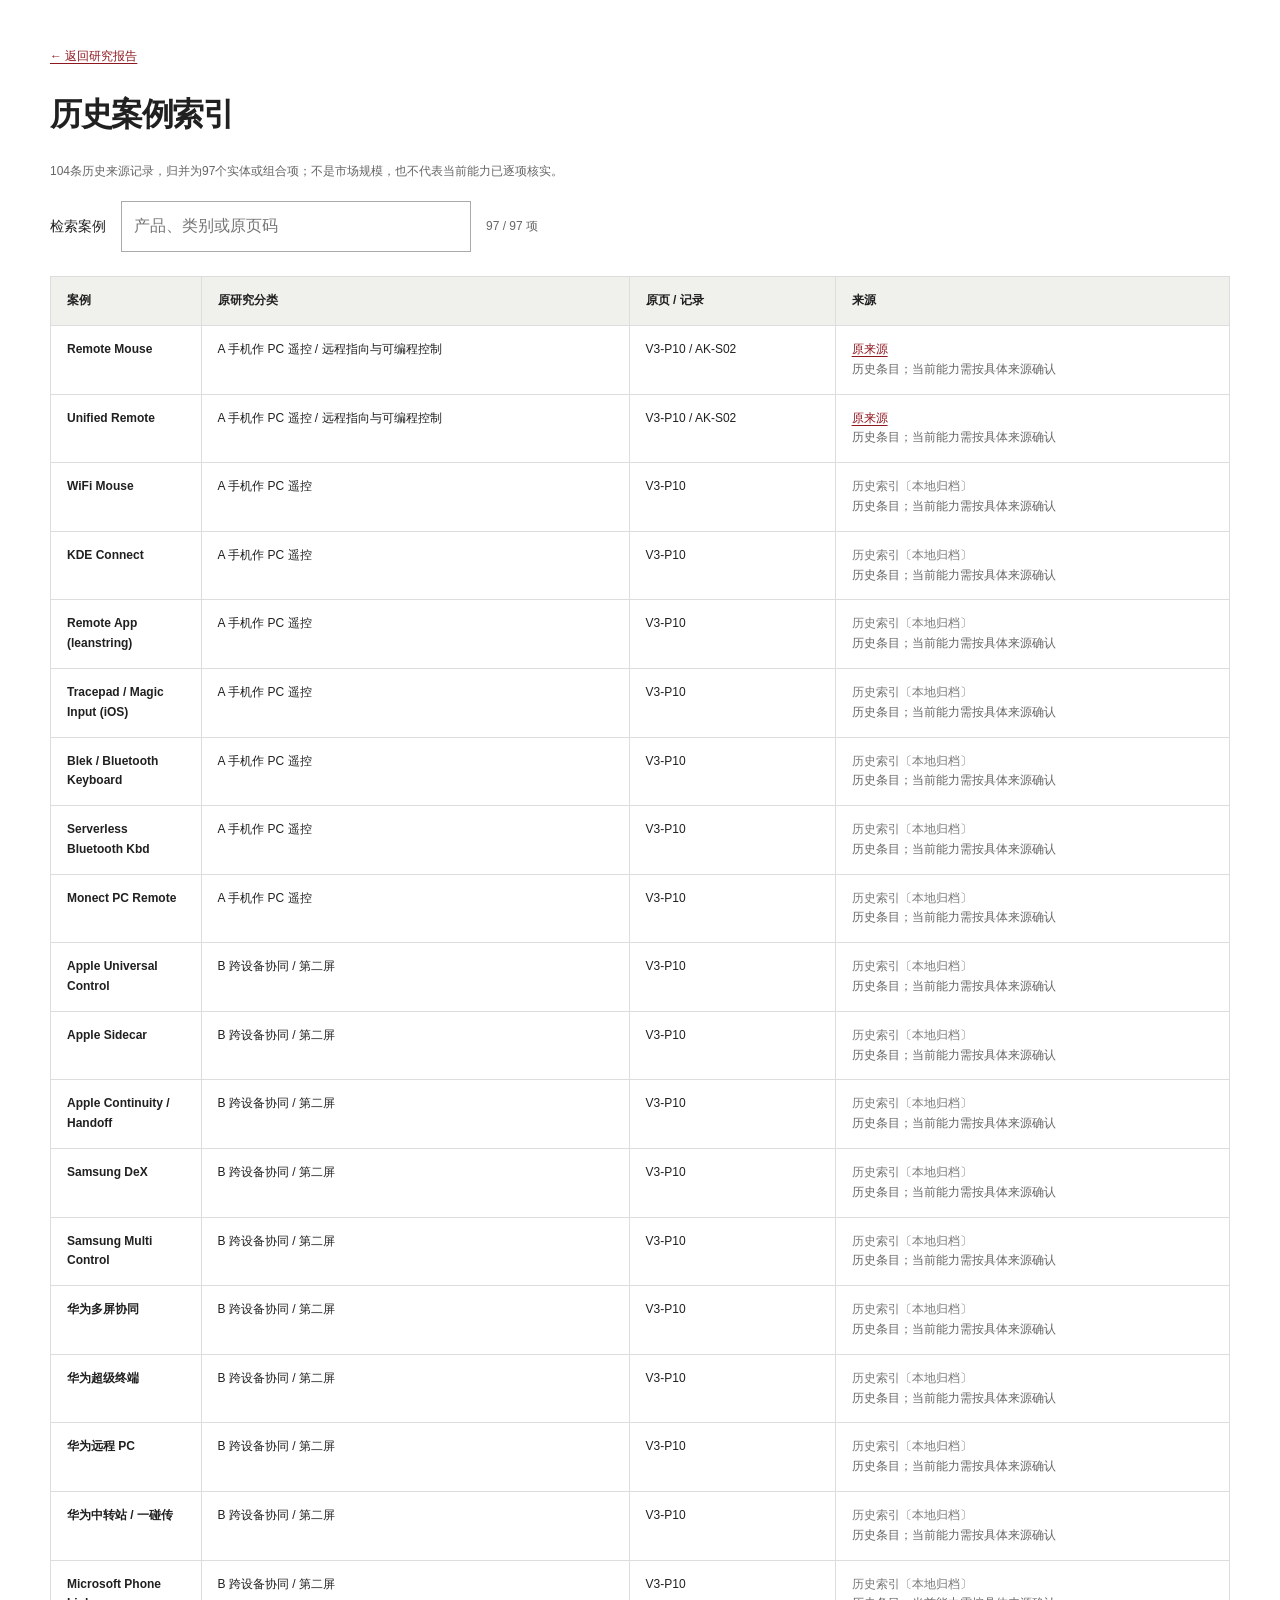
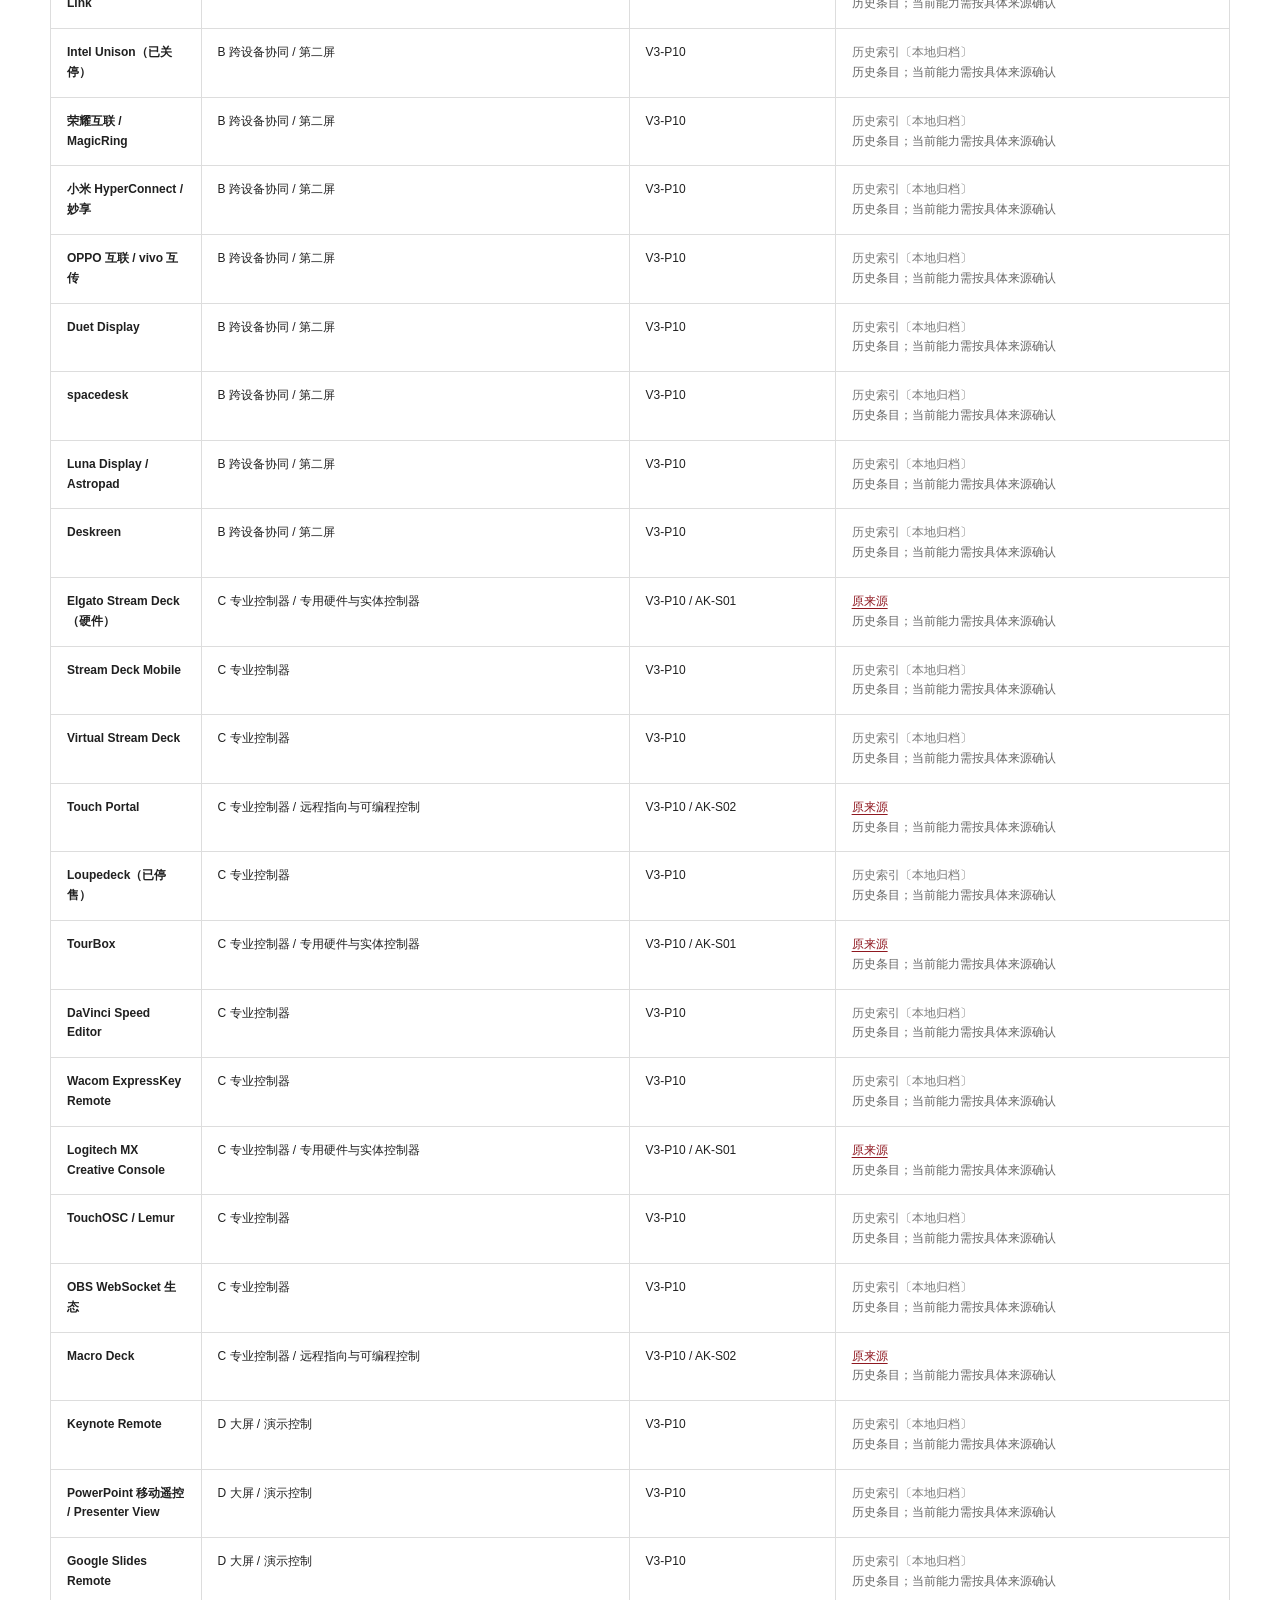
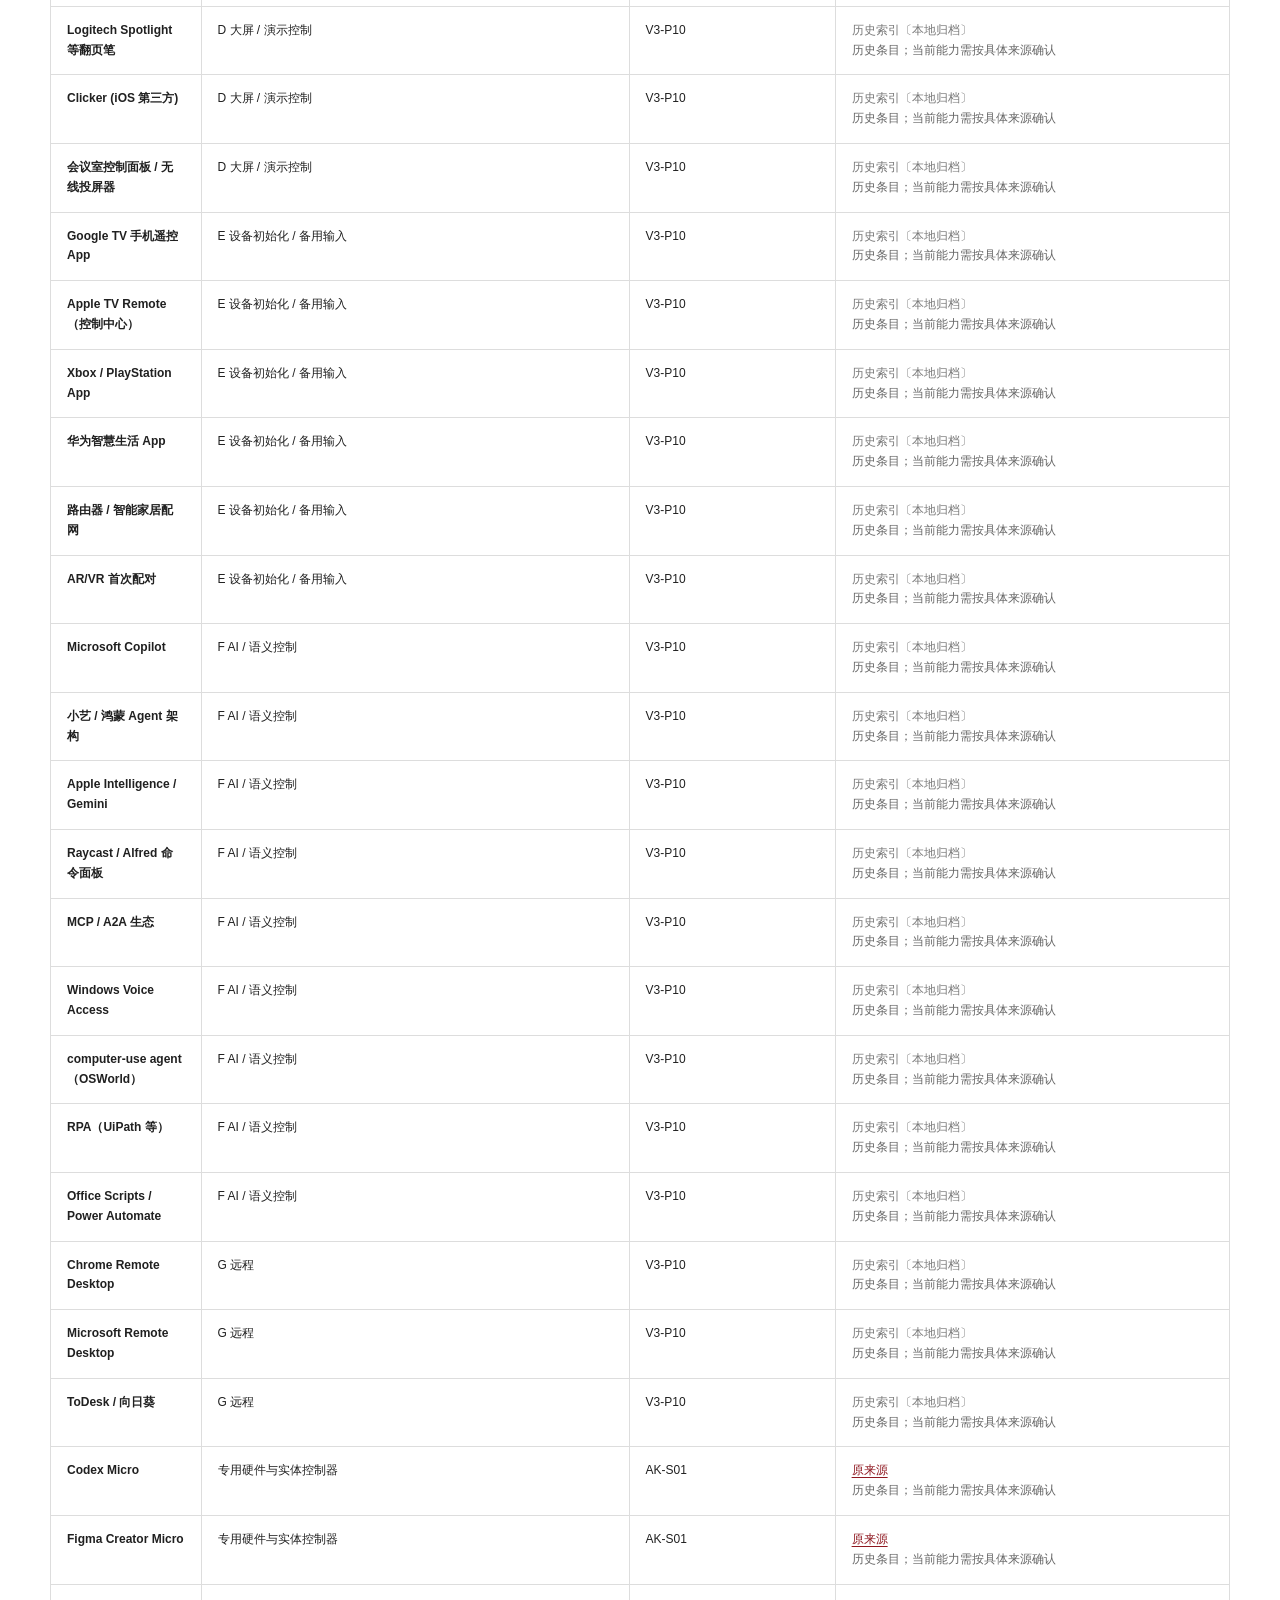
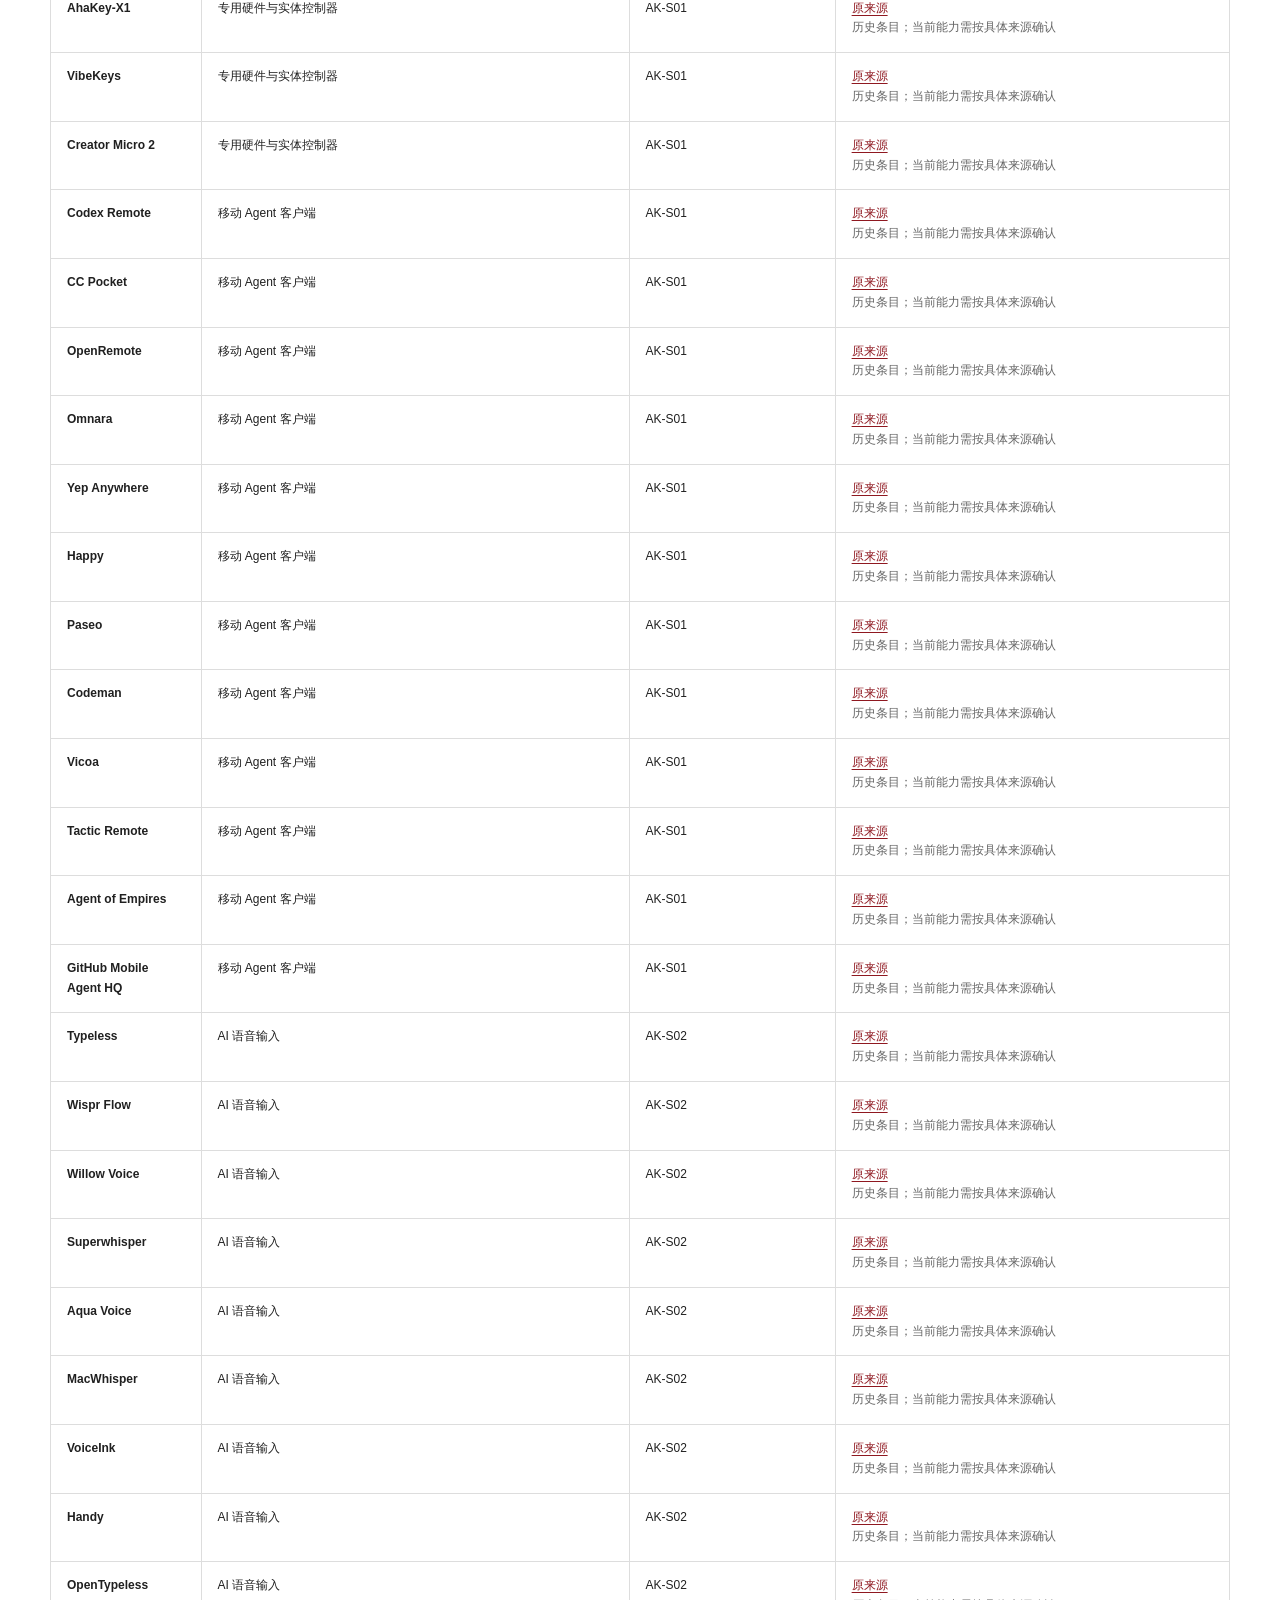
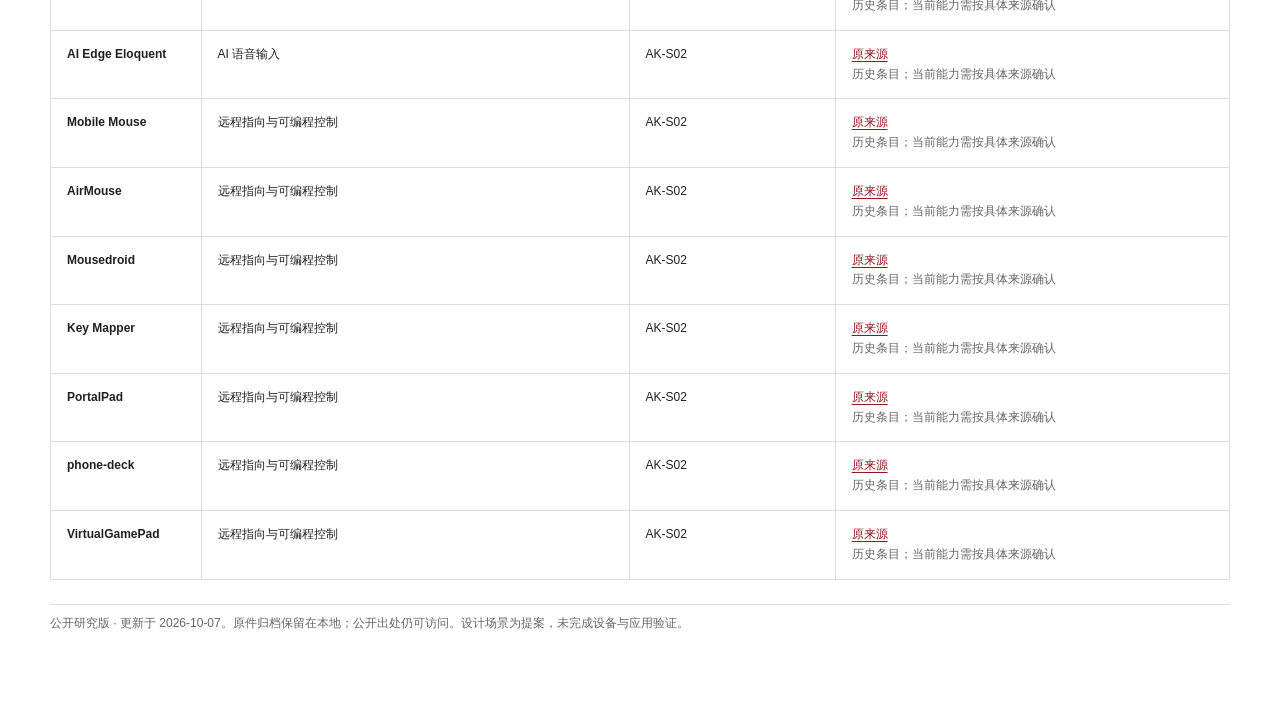
==== site/historical-case-index.html @ a7df83fc "Publish bilingual Mobile Input Agent research" ====
<!DOCTYPE html>
<html lang="zh-CN"><head><meta charset="utf-8"/><meta content="width=device-width,initial-scale=1" name="viewport"/><title>历史案例索引 · Mobile Input Agent</title><link href="assets/report.css" rel="stylesheet"/><link href="assets/consolidated.css" rel="stylesheet"/><style>.local-archive-link{color:#777;overflow-wrap:anywhere}.public-edition-note{font-size:12px!important;color:#666;padding:8px 0;border-top:1px solid #ddd}</style></head><body><main class="wrap catalogue-page"><p class="reference-links"><a href="index.html#appendix">← 返回研究报告</a></p><h1>历史案例索引</h1><p class="small">104条历史来源记录，归并为97个实体或组合项；不是市场规模，也不代表当前能力已逐项核实。</p><div class="catalogue-tools"><label for="catalogue-search">检索案例</label><input id="catalogue-search" placeholder="产品、类别或原页码" type="search"/><output aria-live="polite" id="catalogue-count"></output></div><div id="catalogue"><div class="table-wrap"><table><thead><tr><th>案例</th><th>原研究分类</th><th>原页 / 记录</th><th>来源</th></tr></thead><tbody><tr><td>Remote Mouse</td><td>A 手机作 PC 遥控 / 远程指向与可编程控制</td><td>V3-P10 / AK-S02</td><td><a href="https://www.remotemouse.net/">原来源</a><br/><span class="small">历史条目；当前能力需按具体来源确认</span></td></tr><tr><td>Unified Remote</td><td>A 手机作 PC 遥控 / 远程指向与可编程控制</td><td>V3-P10 / AK-S02</td><td><a href="https://www.unifiedremote.com/">原来源</a><br/><span class="small">历史条目；当前能力需按具体来源确认</span></td></tr><tr><td>WiFi Mouse</td><td>A 手机作 PC 遥控</td><td>V3-P10</td><td><span class="local-archive-link" title="原始归档仅保留在本地，公开版不提供下载">历史索引〔本地归档〕</span><br/><span class="small">历史条目；当前能力需按具体来源确认</span></td></tr><tr><td>KDE Connect</td><td>A 手机作 PC 遥控</td><td>V3-P10</td><td><span class="local-archive-link" title="原始归档仅保留在本地，公开版不提供下载">历史索引〔本地归档〕</span><br/><span class="small">历史条目；当前能力需按具体来源确认</span></td></tr><tr><td>Remote App (leanstring)</td><td>A 手机作 PC 遥控</td><td>V3-P10</td><td><span class="local-archive-link" title="原始归档仅保留在本地，公开版不提供下载">历史索引〔本地归档〕</span><br/><span class="small">历史条目；当前能力需按具体来源确认</span></td></tr><tr><td>Tracepad / Magic Input (iOS)</td><td>A 手机作 PC 遥控</td><td>V3-P10</td><td><span class="local-archive-link" title="原始归档仅保留在本地，公开版不提供下载">历史索引〔本地归档〕</span><br/><span class="small">历史条目；当前能力需按具体来源确认</span></td></tr><tr><td>Blek / Bluetooth Keyboard</td><td>A 手机作 PC 遥控</td><td>V3-P10</td><td><span class="local-archive-link" title="原始归档仅保留在本地，公开版不提供下载">历史索引〔本地归档〕</span><br/><span class="small">历史条目；当前能力需按具体来源确认</span></td></tr><tr><td>Serverless Bluetooth Kbd</td><td>A 手机作 PC 遥控</td><td>V3-P10</td><td><span class="local-archive-link" title="原始归档仅保留在本地，公开版不提供下载">历史索引〔本地归档〕</span><br/><span class="small">历史条目；当前能力需按具体来源确认</span></td></tr><tr><td>Monect PC Remote</td><td>A 手机作 PC 遥控</td><td>V3-P10</td><td><span class="local-archive-link" title="原始归档仅保留在本地，公开版不提供下载">历史索引〔本地归档〕</span><br/><span class="small">历史条目；当前能力需按具体来源确认</span></td></tr><tr><td>Apple Universal Control</td><td>B 跨设备协同 / 第二屏</td><td>V3-P10</td><td><span class="local-archive-link" title="原始归档仅保留在本地，公开版不提供下载">历史索引〔本地归档〕</span><br/><span class="small">历史条目；当前能力需按具体来源确认</span></td></tr><tr><td>Apple Sidecar</td><td>B 跨设备协同 / 第二屏</td><td>V3-P10</td><td><span class="local-archive-link" title="原始归档仅保留在本地，公开版不提供下载">历史索引〔本地归档〕</span><br/><span class="small">历史条目；当前能力需按具体来源确认</span></td></tr><tr><td>Apple Continuity / Handoff</td><td>B 跨设备协同 / 第二屏</td><td>V3-P10</td><td><span class="local-archive-link" title="原始归档仅保留在本地，公开版不提供下载">历史索引〔本地归档〕</span><br/><span class="small">历史条目；当前能力需按具体来源确认</span></td></tr><tr><td>Samsung DeX</td><td>B 跨设备协同 / 第二屏</td><td>V3-P10</td><td><span class="local-archive-link" title="原始归档仅保留在本地，公开版不提供下载">历史索引〔本地归档〕</span><br/><span class="small">历史条目；当前能力需按具体来源确认</span></td></tr><tr><td>Samsung Multi Control</td><td>B 跨设备协同 / 第二屏</td><td>V3-P10</td><td><span class="local-archive-link" title="原始归档仅保留在本地，公开版不提供下载">历史索引〔本地归档〕</span><br/><span class="small">历史条目；当前能力需按具体来源确认</span></td></tr><tr><td>华为多屏协同</td><td>B 跨设备协同 / 第二屏</td><td>V3-P10</td><td><span class="local-archive-link" title="原始归档仅保留在本地，公开版不提供下载">历史索引〔本地归档〕</span><br/><span class="small">历史条目；当前能力需按具体来源确认</span></td></tr><tr><td>华为超级终端</td><td>B 跨设备协同 / 第二屏</td><td>V3-P10</td><td><span class="local-archive-link" title="原始归档仅保留在本地，公开版不提供下载">历史索引〔本地归档〕</span><br/><span class="small">历史条目；当前能力需按具体来源确认</span></td></tr><tr><td>华为远程 PC</td><td>B 跨设备协同 / 第二屏</td><td>V3-P10</td><td><span class="local-archive-link" title="原始归档仅保留在本地，公开版不提供下载">历史索引〔本地归档〕</span><br/><span class="small">历史条目；当前能力需按具体来源确认</span></td></tr><tr><td>华为中转站 / 一碰传</td><td>B 跨设备协同 / 第二屏</td><td>V3-P10</td><td><span class="local-archive-link" title="原始归档仅保留在本地，公开版不提供下载">历史索引〔本地归档〕</span><br/><span class="small">历史条目；当前能力需按具体来源确认</span></td></tr><tr><td>Microsoft Phone Link</td><td>B 跨设备协同 / 第二屏</td><td>V3-P10</td><td><span class="local-archive-link" title="原始归档仅保留在本地，公开版不提供下载">历史索引〔本地归档〕</span><br/><span class="small">历史条目；当前能力需按具体来源确认</span></td></tr><tr><td>Intel Unison（已关停）</td><td>B 跨设备协同 / 第二屏</td><td>V3-P10</td><td><span class="local-archive-link" title="原始归档仅保留在本地，公开版不提供下载">历史索引〔本地归档〕</span><br/><span class="small">历史条目；当前能力需按具体来源确认</span></td></tr><tr><td>荣耀互联 / MagicRing</td><td>B 跨设备协同 / 第二屏</td><td>V3-P10</td><td><span class="local-archive-link" title="原始归档仅保留在本地，公开版不提供下载">历史索引〔本地归档〕</span><br/><span class="small">历史条目；当前能力需按具体来源确认</span></td></tr><tr><td>小米 HyperConnect / 妙享</td><td>B 跨设备协同 / 第二屏</td><td>V3-P10</td><td><span class="local-archive-link" title="原始归档仅保留在本地，公开版不提供下载">历史索引〔本地归档〕</span><br/><span class="small">历史条目；当前能力需按具体来源确认</span></td></tr><tr><td>OPPO 互联 / vivo 互传</td><td>B 跨设备协同 / 第二屏</td><td>V3-P10</td><td><span class="local-archive-link" title="原始归档仅保留在本地，公开版不提供下载">历史索引〔本地归档〕</span><br/><span class="small">历史条目；当前能力需按具体来源确认</span></td></tr><tr><td>Duet Display</td><td>B 跨设备协同 / 第二屏</td><td>V3-P10</td><td><span class="local-archive-link" title="原始归档仅保留在本地，公开版不提供下载">历史索引〔本地归档〕</span><br/><span class="small">历史条目；当前能力需按具体来源确认</span></td></tr><tr><td>spacedesk</td><td>B 跨设备协同 / 第二屏</td><td>V3-P10</td><td><span class="local-archive-link" title="原始归档仅保留在本地，公开版不提供下载">历史索引〔本地归档〕</span><br/><span class="small">历史条目；当前能力需按具体来源确认</span></td></tr><tr><td>Luna Display / Astropad</td><td>B 跨设备协同 / 第二屏</td><td>V3-P10</td><td><span class="local-archive-link" title="原始归档仅保留在本地，公开版不提供下载">历史索引〔本地归档〕</span><br/><span class="small">历史条目；当前能力需按具体来源确认</span></td></tr><tr><td>Deskreen</td><td>B 跨设备协同 / 第二屏</td><td>V3-P10</td><td><span class="local-archive-link" title="原始归档仅保留在本地，公开版不提供下载">历史索引〔本地归档〕</span><br/><span class="small">历史条目；当前能力需按具体来源确认</span></td></tr><tr><td>Elgato Stream Deck（硬件）</td><td>C 专业控制器 / 专用硬件与实体控制器</td><td>V3-P10 / AK-S01</td><td><a href="https://www.elgato.com/us/en/p/stream-deck-plus">原来源</a><br/><span class="small">历史条目；当前能力需按具体来源确认</span></td></tr><tr><td>Stream Deck Mobile</td><td>C 专业控制器</td><td>V3-P10</td><td><span class="local-archive-link" title="原始归档仅保留在本地，公开版不提供下载">历史索引〔本地归档〕</span><br/><span class="small">历史条目；当前能力需按具体来源确认</span></td></tr><tr><td>Virtual Stream Deck</td><td>C 专业控制器</td><td>V3-P10</td><td><span class="local-archive-link" title="原始归档仅保留在本地，公开版不提供下载">历史索引〔本地归档〕</span><br/><span class="small">历史条目；当前能力需按具体来源确认</span></td></tr><tr><td>Touch Portal</td><td>C 专业控制器 / 远程指向与可编程控制</td><td>V3-P10 / AK-S02</td><td><a href="https://touchportal.com/">原来源</a><br/><span class="small">历史条目；当前能力需按具体来源确认</span></td></tr><tr><td>Loupedeck（已停售）</td><td>C 专业控制器</td><td>V3-P10</td><td><span class="local-archive-link" title="原始归档仅保留在本地，公开版不提供下载">历史索引〔本地归档〕</span><br/><span class="small">历史条目；当前能力需按具体来源确认</span></td></tr><tr><td>TourBox</td><td>C 专业控制器 / 专用硬件与实体控制器</td><td>V3-P10 / AK-S01</td><td><a href="https://www.tourboxtech.com/en/news/tourbox-elite-buying-guide.html">原来源</a><br/><span class="small">历史条目；当前能力需按具体来源确认</span></td></tr><tr><td>DaVinci Speed Editor</td><td>C 专业控制器</td><td>V3-P10</td><td><span class="local-archive-link" title="原始归档仅保留在本地，公开版不提供下载">历史索引〔本地归档〕</span><br/><span class="small">历史条目；当前能力需按具体来源确认</span></td></tr><tr><td>Wacom ExpressKey Remote</td><td>C 专业控制器</td><td>V3-P10</td><td><span class="local-archive-link" title="原始归档仅保留在本地，公开版不提供下载">历史索引〔本地归档〕</span><br/><span class="small">历史条目；当前能力需按具体来源确认</span></td></tr><tr><td>Logitech MX Creative Console</td><td>C 专业控制器 / 专用硬件与实体控制器</td><td>V3-P10 / AK-S01</td><td><a href="https://www.logitech.com/en-us/shop/p/buy-mx-creative-console.920-012660">原来源</a><br/><span class="small">历史条目；当前能力需按具体来源确认</span></td></tr><tr><td>TouchOSC / Lemur</td><td>C 专业控制器</td><td>V3-P10</td><td><span class="local-archive-link" title="原始归档仅保留在本地，公开版不提供下载">历史索引〔本地归档〕</span><br/><span class="small">历史条目；当前能力需按具体来源确认</span></td></tr><tr><td>OBS WebSocket 生态</td><td>C 专业控制器</td><td>V3-P10</td><td><span class="local-archive-link" title="原始归档仅保留在本地，公开版不提供下载">历史索引〔本地归档〕</span><br/><span class="small">历史条目；当前能力需按具体来源确认</span></td></tr><tr><td>Macro Deck</td><td>C 专业控制器 / 远程指向与可编程控制</td><td>V3-P10 / AK-S02</td><td><a href="https://github.com/Macro-Deck-App">原来源</a><br/><span class="small">历史条目；当前能力需按具体来源确认</span></td></tr><tr><td>Keynote Remote</td><td>D 大屏 / 演示控制</td><td>V3-P10</td><td><span class="local-archive-link" title="原始归档仅保留在本地，公开版不提供下载">历史索引〔本地归档〕</span><br/><span class="small">历史条目；当前能力需按具体来源确认</span></td></tr><tr><td>PowerPoint 移动遥控 / Presenter View</td><td>D 大屏 / 演示控制</td><td>V3-P10</td><td><span class="local-archive-link" title="原始归档仅保留在本地，公开版不提供下载">历史索引〔本地归档〕</span><br/><span class="small">历史条目；当前能力需按具体来源确认</span></td></tr><tr><td>Google Slides Remote</td><td>D 大屏 / 演示控制</td><td>V3-P10</td><td><span class="local-archive-link" title="原始归档仅保留在本地，公开版不提供下载">历史索引〔本地归档〕</span><br/><span class="small">历史条目；当前能力需按具体来源确认</span></td></tr><tr><td>Logitech Spotlight 等翻页笔</td><td>D 大屏 / 演示控制</td><td>V3-P10</td><td><span class="local-archive-link" title="原始归档仅保留在本地，公开版不提供下载">历史索引〔本地归档〕</span><br/><span class="small">历史条目；当前能力需按具体来源确认</span></td></tr><tr><td>Clicker (iOS 第三方)</td><td>D 大屏 / 演示控制</td><td>V3-P10</td><td><span class="local-archive-link" title="原始归档仅保留在本地，公开版不提供下载">历史索引〔本地归档〕</span><br/><span class="small">历史条目；当前能力需按具体来源确认</span></td></tr><tr><td>会议室控制面板 / 无线投屏器</td><td>D 大屏 / 演示控制</td><td>V3-P10</td><td><span class="local-archive-link" title="原始归档仅保留在本地，公开版不提供下载">历史索引〔本地归档〕</span><br/><span class="small">历史条目；当前能力需按具体来源确认</span></td></tr><tr><td>Google TV 手机遥控 App</td><td>E 设备初始化 / 备用输入</td><td>V3-P10</td><td><span class="local-archive-link" title="原始归档仅保留在本地，公开版不提供下载">历史索引〔本地归档〕</span><br/><span class="small">历史条目；当前能力需按具体来源确认</span></td></tr><tr><td>Apple TV Remote（控制中心）</td><td>E 设备初始化 / 备用输入</td><td>V3-P10</td><td><span class="local-archive-link" title="原始归档仅保留在本地，公开版不提供下载">历史索引〔本地归档〕</span><br/><span class="small">历史条目；当前能力需按具体来源确认</span></td></tr><tr><td>Xbox / PlayStation App</td><td>E 设备初始化 / 备用输入</td><td>V3-P10</td><td><span class="local-archive-link" title="原始归档仅保留在本地，公开版不提供下载">历史索引〔本地归档〕</span><br/><span class="small">历史条目；当前能力需按具体来源确认</span></td></tr><tr><td>华为智慧生活 App</td><td>E 设备初始化 / 备用输入</td><td>V3-P10</td><td><span class="local-archive-link" title="原始归档仅保留在本地，公开版不提供下载">历史索引〔本地归档〕</span><br/><span class="small">历史条目；当前能力需按具体来源确认</span></td></tr><tr><td>路由器 / 智能家居配网</td><td>E 设备初始化 / 备用输入</td><td>V3-P10</td><td><span class="local-archive-link" title="原始归档仅保留在本地，公开版不提供下载">历史索引〔本地归档〕</span><br/><span class="small">历史条目；当前能力需按具体来源确认</span></td></tr><tr><td>AR/VR 首次配对</td><td>E 设备初始化 / 备用输入</td><td>V3-P10</td><td><span class="local-archive-link" title="原始归档仅保留在本地，公开版不提供下载">历史索引〔本地归档〕</span><br/><span class="small">历史条目；当前能力需按具体来源确认</span></td></tr><tr><td>Microsoft Copilot</td><td>F AI / 语义控制</td><td>V3-P10</td><td><span class="local-archive-link" title="原始归档仅保留在本地，公开版不提供下载">历史索引〔本地归档〕</span><br/><span class="small">历史条目；当前能力需按具体来源确认</span></td></tr><tr><td>小艺 / 鸿蒙 Agent 架构</td><td>F AI / 语义控制</td><td>V3-P10</td><td><span class="local-archive-link" title="原始归档仅保留在本地，公开版不提供下载">历史索引〔本地归档〕</span><br/><span class="small">历史条目；当前能力需按具体来源确认</span></td></tr><tr><td>Apple Intelligence / Gemini</td><td>F AI / 语义控制</td><td>V3-P10</td><td><span class="local-archive-link" title="原始归档仅保留在本地，公开版不提供下载">历史索引〔本地归档〕</span><br/><span class="small">历史条目；当前能力需按具体来源确认</span></td></tr><tr><td>Raycast / Alfred 命令面板</td><td>F AI / 语义控制</td><td>V3-P10</td><td><span class="local-archive-link" title="原始归档仅保留在本地，公开版不提供下载">历史索引〔本地归档〕</span><br/><span class="small">历史条目；当前能力需按具体来源确认</span></td></tr><tr><td>MCP / A2A 生态</td><td>F AI / 语义控制</td><td>V3-P10</td><td><span class="local-archive-link" title="原始归档仅保留在本地，公开版不提供下载">历史索引〔本地归档〕</span><br/><span class="small">历史条目；当前能力需按具体来源确认</span></td></tr><tr><td>Windows Voice Access</td><td>F AI / 语义控制</td><td>V3-P10</td><td><span class="local-archive-link" title="原始归档仅保留在本地，公开版不提供下载">历史索引〔本地归档〕</span><br/><span class="small">历史条目；当前能力需按具体来源确认</span></td></tr><tr><td>computer-use agent（OSWorld）</td><td>F AI / 语义控制</td><td>V3-P10</td><td><span class="local-archive-link" title="原始归档仅保留在本地，公开版不提供下载">历史索引〔本地归档〕</span><br/><span class="small">历史条目；当前能力需按具体来源确认</span></td></tr><tr><td>RPA（UiPath 等）</td><td>F AI / 语义控制</td><td>V3-P10</td><td><span class="local-archive-link" title="原始归档仅保留在本地，公开版不提供下载">历史索引〔本地归档〕</span><br/><span class="small">历史条目；当前能力需按具体来源确认</span></td></tr><tr><td>Office Scripts / Power Automate</td><td>F AI / 语义控制</td><td>V3-P10</td><td><span class="local-archive-link" title="原始归档仅保留在本地，公开版不提供下载">历史索引〔本地归档〕</span><br/><span class="small">历史条目；当前能力需按具体来源确认</span></td></tr><tr><td>Chrome Remote Desktop</td><td>G 远程</td><td>V3-P10</td><td><span class="local-archive-link" title="原始归档仅保留在本地，公开版不提供下载">历史索引〔本地归档〕</span><br/><span class="small">历史条目；当前能力需按具体来源确认</span></td></tr><tr><td>Microsoft Remote Desktop</td><td>G 远程</td><td>V3-P10</td><td><span class="local-archive-link" title="原始归档仅保留在本地，公开版不提供下载">历史索引〔本地归档〕</span><br/><span class="small">历史条目；当前能力需按具体来源确认</span></td></tr><tr><td>ToDesk / 向日葵</td><td>G 远程</td><td>V3-P10</td><td><span class="local-archive-link" title="原始归档仅保留在本地，公开版不提供下载">历史索引〔本地归档〕</span><br/><span class="small">历史条目；当前能力需按具体来源确认</span></td></tr><tr><td>Codex Micro</td><td>专用硬件与实体控制器</td><td>AK-S01</td><td><a href="https://www.theverge.com/ai-artificial-intelligence/959174/openai-codex-hardware-work-louder">原来源</a><br/><span class="small">历史条目；当前能力需按具体来源确认</span></td></tr><tr><td>Figma Creator Micro</td><td>专用硬件与实体控制器</td><td>AK-S01</td><td><a href="https://www.figma.com/blog/figma-work-louder-custom-keyboard/">原来源</a><br/><span class="small">历史条目；当前能力需按具体来源确认</span></td></tr><tr><td>AhaKey-X1</td><td>专用硬件与实体控制器</td><td>AK-S01</td><td><a href="https://ahakey.com/">原来源</a><br/><span class="small">历史条目；当前能力需按具体来源确认</span></td></tr><tr><td>VibeKeys</td><td>专用硬件与实体控制器</td><td>AK-S01</td><td><a href="https://vibekeys.dev/">原来源</a><br/><span class="small">历史条目；当前能力需按具体来源确认</span></td></tr><tr><td>Creator Micro 2</td><td>专用硬件与实体控制器</td><td>AK-S01</td><td><a href="https://worklouder.cc/creator-micro-2">原来源</a><br/><span class="small">历史条目；当前能力需按具体来源确认</span></td></tr><tr><td>Codex Remote</td><td>移动 Agent 客户端</td><td>AK-S01</td><td><a href="https://openai.com/index/work-with-codex-from-anywhere/">原来源</a><br/><span class="small">历史条目；当前能力需按具体来源确认</span></td></tr><tr><td>CC Pocket</td><td>移动 Agent 客户端</td><td>AK-S01</td><td><a href="https://github.com/K9i-0/ccpocket">原来源</a><br/><span class="small">历史条目；当前能力需按具体来源确认</span></td></tr><tr><td>OpenRemote</td><td>移动 Agent 客户端</td><td>AK-S01</td><td><a href="https://www.tryopenremote.com/">原来源</a><br/><span class="small">历史条目；当前能力需按具体来源确认</span></td></tr><tr><td>Omnara</td><td>移动 Agent 客户端</td><td>AK-S01</td><td><a href="https://www.omnara.co/">原来源</a><br/><span class="small">历史条目；当前能力需按具体来源确认</span></td></tr><tr><td>Yep Anywhere</td><td>移动 Agent 客户端</td><td>AK-S01</td><td><a href="https://github.com/kzahel/yepanywhere">原来源</a><br/><span class="small">历史条目；当前能力需按具体来源确认</span></td></tr><tr><td>Happy</td><td>移动 Agent 客户端</td><td>AK-S01</td><td><a href="https://github.com/slopus/happy">原来源</a><br/><span class="small">历史条目；当前能力需按具体来源确认</span></td></tr><tr><td>Paseo</td><td>移动 Agent 客户端</td><td>AK-S01</td><td><a href="https://github.com/getpaseo/paseo">原来源</a><br/><span class="small">历史条目；当前能力需按具体来源确认</span></td></tr><tr><td>Codeman</td><td>移动 Agent 客户端</td><td>AK-S01</td><td><a href="https://github.com/Ark0N/Codeman">原来源</a><br/><span class="small">历史条目；当前能力需按具体来源确认</span></td></tr><tr><td>Vicoa</td><td>移动 Agent 客户端</td><td>AK-S01</td><td><a href="https://vicoa.ai/docs/getting-started">原来源</a><br/><span class="small">历史条目；当前能力需按具体来源确认</span></td></tr><tr><td>Tactic Remote</td><td>移动 Agent 客户端</td><td>AK-S01</td><td><a href="https://www.clauderc.com/">原来源</a><br/><span class="small">历史条目；当前能力需按具体来源确认</span></td></tr><tr><td>Agent of Empires</td><td>移动 Agent 客户端</td><td>AK-S01</td><td><a href="https://github.com/njbrake/agent-of-empires">原来源</a><br/><span class="small">历史条目；当前能力需按具体来源确认</span></td></tr><tr><td>GitHub Mobile Agent HQ</td><td>移动 Agent 客户端</td><td>AK-S01</td><td><a href="https://github.blog/changelog/2026-02-04-claude-and-codex-are-now-available-in-public-preview-on-github/">原来源</a><br/><span class="small">历史条目；当前能力需按具体来源确认</span></td></tr><tr><td>Typeless</td><td>AI 语音输入</td><td>AK-S02</td><td><a href="https://play.google.com/store/apps/details?id=com.typeless.mobile">原来源</a><br/><span class="small">历史条目；当前能力需按具体来源确认</span></td></tr><tr><td>Wispr Flow</td><td>AI 语音输入</td><td>AK-S02</td><td><a href="https://wisprflow.ai/">原来源</a><br/><span class="small">历史条目；当前能力需按具体来源确认</span></td></tr><tr><td>Willow Voice</td><td>AI 语音输入</td><td>AK-S02</td><td><a href="https://willowvoice.com/">原来源</a><br/><span class="small">历史条目；当前能力需按具体来源确认</span></td></tr><tr><td>Superwhisper</td><td>AI 语音输入</td><td>AK-S02</td><td><a href="https://superwhisper.com/docs/get-started/introduction">原来源</a><br/><span class="small">历史条目；当前能力需按具体来源确认</span></td></tr><tr><td>Aqua Voice</td><td>AI 语音输入</td><td>AK-S02</td><td><a href="https://aquavoice.com/guide">原来源</a><br/><span class="small">历史条目；当前能力需按具体来源确认</span></td></tr><tr><td>MacWhisper</td><td>AI 语音输入</td><td>AK-S02</td><td><a href="https://www.macwhisper.com/">原来源</a><br/><span class="small">历史条目；当前能力需按具体来源确认</span></td></tr><tr><td>VoiceInk</td><td>AI 语音输入</td><td>AK-S02</td><td><a href="https://github.com/Beingpax/VoiceInk">原来源</a><br/><span class="small">历史条目；当前能力需按具体来源确认</span></td></tr><tr><td>Handy</td><td>AI 语音输入</td><td>AK-S02</td><td><a href="https://github.com/cjpais/Handy">原来源</a><br/><span class="small">历史条目；当前能力需按具体来源确认</span></td></tr><tr><td>OpenTypeless</td><td>AI 语音输入</td><td>AK-S02</td><td><a href="https://www.opentypeless.com/">原来源</a><br/><span class="small">历史条目；当前能力需按具体来源确认</span></td></tr><tr><td>AI Edge Eloquent</td><td>AI 语音输入</td><td>AK-S02</td><td><a href="https://github.com/google-ai-edge/ai-edge-eloquent">原来源</a><br/><span class="small">历史条目；当前能力需按具体来源确认</span></td></tr><tr><td>Mobile Mouse</td><td>远程指向与可编程控制</td><td>AK-S02</td><td><a href="https://mobilemouse.com/">原来源</a><br/><span class="small">历史条目；当前能力需按具体来源确认</span></td></tr><tr><td>AirMouse</td><td>远程指向与可编程控制</td><td>AK-S02</td><td><a href="https://airmouse.avinashhq.com/">原来源</a><br/><span class="small">历史条目；当前能力需按具体来源确认</span></td></tr><tr><td>Mousedroid</td><td>远程指向与可编程控制</td><td>AK-S02</td><td><a href="https://github.com/darusc/Mousedroid">原来源</a><br/><span class="small">历史条目；当前能力需按具体来源确认</span></td></tr><tr><td>Key Mapper</td><td>远程指向与可编程控制</td><td>AK-S02</td><td><a href="https://github.com/keymapperorg/KeyMapper">原来源</a><br/><span class="small">历史条目；当前能力需按具体来源确认</span></td></tr><tr><td>PortalPad</td><td>远程指向与可编程控制</td><td>AK-S02</td><td><a href="https://www.reddit.com/r/Xreal/comments/1uef8it/portalpad_trackpad_remote_for_external_displays/">原来源</a><br/><span class="small">历史条目；当前能力需按具体来源确认</span></td></tr><tr><td>phone-deck</td><td>远程指向与可编程控制</td><td>AK-S02</td><td><a href="https://www.reddit.com/r/hyprland/comments/1urc2sj/i_turned_a_spare_phone_into_a_control_deck_remote/">原来源</a><br/><span class="small">历史条目；当前能力需按具体来源确认</span></td></tr><tr><td>VirtualGamePad</td><td>远程指向与可编程控制</td><td>AK-S02</td><td><a href="https://github.com/MarshallOfSound/VirtualGamePad">原来源</a><br/><span class="small">历史条目；当前能力需按具体来源确认</span></td></tr></tbody></table></div></div><p class="public-edition-note">公开研究版 · 更新于 2026-10-07。原件归档保留在本地；公开出处仍可访问。设计场景为提案，未完成设备与应用验证。</p></main><script>const input=document.querySelector('#catalogue-search'),rows=[...document.querySelectorAll('#catalogue tbody tr')],out=document.querySelector('#catalogue-count');function filter(){let n=0;const q=input.value.trim().toLocaleLowerCase();rows.forEach(r=>{r.hidden=!r.textContent.toLocaleLowerCase().includes(q);if(!r.hidden)n++});out.textContent=n+' / '+rows.length+' 项'}input.addEventListener('input',filter);filter();</script></body></html>
---- site/assets/report.css ----
:root{--ink:#15252a;--muted:#607176;--red:#c7000b;--red-soft:#fceeee;--green:#146751;--line:#d9e0df;--paper:#f5f6f3;--blue:#295e81;--amber:#986006;--max:1260px}*{box-sizing:border-box}html{scroll-behavior:smooth;scroll-padding-top:100px}body{margin:0;color:var(--ink);font-family:-apple-system,BlinkMacSystemFont,"PingFang SC","Microsoft YaHei",sans-serif;font-size:16px;line-height:1.8;background:#fff}a{color:var(--blue);text-decoration-thickness:1px;text-underline-offset:3px}button,select{font:inherit}button{cursor:pointer}img,svg{display:block;max-width:100%;height:auto}figure{margin:0}h1,h2,h3,h4,p{margin-top:0}h1,h2,h3,h4{font-weight:650;line-height:1.35;letter-spacing:-.025em}h1{font-size:clamp(36px,5.3vw,72px);line-height:1.2;margin-bottom:27px}h2{font-size:clamp(28px,3.3vw,42px);margin-bottom:20px}h3{font-size:23px;margin:36px 0 16px}h4{font-size:18px;margin:0 0 10px}p{margin-bottom:16px}ul,ol{padding-left:1.3em;margin-top:0}li{margin-bottom:8px}strong{font-weight:650}.wrap{width:min(var(--max),calc(100% - 72px));margin:auto}.masthead{border-top:5px solid var(--red);border-bottom:1px solid var(--line);padding:19px 0;font-size:12px;letter-spacing:.13em}.masthead .wrap{display:flex;justify-content:space-between;gap:18px}.wordmark{font-weight:750}.hero{padding:66px 0 48px;background:linear-gradient(110deg,#fff 60%,#f1f4f0)}.hero-grid{display:grid;grid-template-columns:1.25fr 1fr;gap:44px;align-items:center}.eyebrow{font-size:12px;font-weight:750;letter-spacing:.16em;color:var(--red);margin-bottom:19px}.lead{font-size:20px;line-height:1.75;max-width:850px}.deck{font-size:16px;color:var(--muted)}.meta{display:flex;flex-wrap:wrap;gap:10px 22px;font-size:12px;color:var(--muted);margin-top:26px}.hero-note{font-size:12px;color:var(--muted);margin-top:15px}.sticky-nav{position:sticky;top:0;z-index:10;border-block:1px solid var(--line);background:rgba(255,255,255,.97);backdrop-filter:blur(8px)}.nav-inner{display:flex;align-items:center;gap:22px;padding:13px 0}.toc{display:flex;gap:20px;overflow-x:auto;scrollbar-width:thin;flex:1;min-width:0}.toc a{font-size:13px;font-weight:600;white-space:nowrap;color:var(--muted);text-decoration:none}.toc a:hover,.toc a[aria-current=true]{color:var(--red)}.print-btn{background:var(--ink);color:#fff;border:0;border-radius:4px;padding:7px 14px;white-space:nowrap;font-size:12px}.section{padding:66px 0;border-bottom:1px solid var(--line)}.section-tint{background:var(--paper)}.section-head{display:grid;grid-template-columns:72px 1fr;gap:24px;margin-bottom:28px}.section-no{font-size:48px;color:var(--red);line-height:1.2;letter-spacing:-.06em}.section-head p{max-width:850px;color:var(--muted);margin:0}.section h2{margin-bottom:12px}.intro{font-size:18px;max-width:1000px}.grid{display:grid;gap:24px}.g2{grid-template-columns:repeat(2,minmax(0,1fr))}.g3{grid-template-columns:repeat(3,minmax(0,1fr))}.g4{grid-template-columns:repeat(4,minmax(0,1fr))}.panel{padding:26px;background:white;border:1px solid var(--line);border-radius:7px;min-width:0}.panel h3{margin-top:0}.panel p:last-child,.panel ul:last-child{margin-bottom:0}.panel-accent{border-top:4px solid var(--red)}.takeaway{border-left:4px solid var(--red);padding:24px 28px;background:var(--red-soft);margin:26px 0}.takeaway p:last-child{margin-bottom:0}.tag{display:inline-block;border-radius:3px;padding:2px 8px;font-size:11px;font-weight:650;line-height:1.6;letter-spacing:.02em;margin:0 6px 7px 0;vertical-align:middle}.live{background:#e6f2ea;color:#176343}.test{background:#eaf1f8;color:#245d8e}.demo{background:#fff0d6;color:#8e5d0d}.infer{background:#ecebef;color:#66616c}.gap{background:#fdeae8;color:#993d34}.ref{font-size:11px;vertical-align:super;white-space:nowrap;margin-left:3px;text-decoration:none}.small,.caption,figcaption{font-size:12px;line-height:1.65;color:var(--muted)}figcaption{padding:12px 2px 4px}.product-photo{width:100%;height:280px;object-fit:contain;background:#f0f2ef;border-radius:5px}.wide-photo{height:auto;max-height:460px;object-fit:contain;width:100%;background:#f1f3ef}.evidence-top{display:flex;justify-content:space-between;align-items:flex-start;gap:16px}.evidence-top h3{margin-top:0}.evidence-note{font-size:13px;line-height:1.7;padding-top:16px;border-top:1px solid var(--line);margin-top:16px}.toolbar{display:flex;gap:12px;align-items:center;flex-wrap:wrap;margin:26px 0 20px}.toolbar span{font-size:13px;color:var(--muted)}.filter{font-size:12px;border:1px solid var(--line);background:white;color:var(--muted);padding:7px 13px;border-radius:20px}.filter[aria-pressed=true]{background:var(--ink);border-color:var(--ink);color:white}.table-wrap{overflow-x:auto;max-width:100%;border:1px solid var(--line);border-radius:6px;background:white;margin:24px 0}.table-wrap table{width:100%;border-collapse:collapse;min-width:780px;text-align:left;font-size:13px;line-height:1.65}.table-wrap th{background:#eaf0ee;font-weight:650}.table-wrap td,.table-wrap th{padding:14px 16px;vertical-align:top;border-bottom:1px solid var(--line);border-right:1px solid var(--line)}.table-wrap td:last-child,.table-wrap th:last-child{border-right:0}.table-wrap tr:last-child td{border-bottom:0}.table-wrap td:first-child{font-weight:650;width:150px}.reading-note{font-size:12px;color:var(--muted);margin-top:-10px}.number-card .num{display:block;font-size:39px;font-weight:650;line-height:1.15;color:var(--red);margin-bottom:18px}.number-card p{font-size:14px}.quote{font-size:26px;font-weight:600;line-height:1.65;border-block:1px solid var(--line);padding:30px 0;margin:28px 0}.pathway{display:grid;grid-template-columns:155px 1fr;gap:24px;margin:22px 0;padding-bottom:22px;border-bottom:1px solid var(--line)}.pathway h4{color:var(--red)}.pathway p{margin-bottom:8px;font-size:14px}.flow{display:flex;gap:10px;align-items:stretch;margin:24px 0}.flow .step{flex:1;min-width:0;padding:18px;background:white;border:1px solid var(--line);border-top:3px solid var(--green);border-radius:5px;font-size:13px}.flow .step strong{display:block;font-size:15px;margin-bottom:8px}.flow .arrow{align-self:center;color:var(--muted);font-size:20px}.diagram{border:1px solid var(--line);background:#f8faf7;border-radius:7px;padding:24px;margin:24px 0}.journey{border:1px solid var(--line);border-radius:7px;overflow:hidden;background:white;margin:26px 0}.journey-title{padding:23px 26px;background:var(--ink);color:white}.journey-title h3{margin:0 0 8px;font-size:24px}.journey-title p{margin:0;color:#cbd7d8;font-size:14px}.journey-body{padding:26px}.journey .label{font-size:11px;letter-spacing:.08em;font-weight:700;color:var(--red);margin-bottom:6px}.journey-grid{display:grid;grid-template-columns:repeat(3,minmax(0,1fr));gap:20px}.journey-grid p{font-size:14px}.priority{display:inline-flex;border:1px solid var(--red);border-radius:3px;padding:0 6px;font-size:12px;color:var(--red);margin-right:6px}.phone-concept{max-width:330px;margin:auto;border:8px solid #182a2c;border-radius:39px;background:white;padding:24px 17px;box-shadow:0 12px 35px #122e2820;min-height:480px}.phone-status{font-size:10px;color:var(--green);border-bottom:1px solid var(--line);padding-bottom:12px;margin-bottom:16px}.phone-concept h4{font-size:21px}.phone-target{font-size:12px;background:#eef3ef;padding:11px;border-radius:7px;margin:14px 0}.phone-actions{display:grid;grid-template-columns:1fr 1fr;gap:10px;margin-top:20px}.phone-actions div{padding:10px;background:#f0f3ef;border-radius:6px;text-align:center;font-size:12px}.phone-actions .primary{background:var(--green);color:white}.phone-danger{border:1px solid #dcabaa;padding:11px;border-radius:6px;font-size:11px;margin-top:16px}.sources-list{display:grid;grid-template-columns:repeat(2,minmax(0,1fr));gap:12px 26px}.source-item{font-size:12px;line-height:1.65;padding:17px 0;border-top:1px solid var(--line);overflow-wrap:anywhere}.source-item b{color:var(--red)}.source-item p{margin:5px 0}.source-item:target{background:#fff4d5}.source-url{font-size:10px;color:var(--muted)}.footer{padding:35px 0;color:var(--muted);font-size:12px}.no-break{break-inside:avoid}.status-callout{padding:16px 20px;background:#fff7e7;border:1px solid #e7d4ae;font-size:13px;border-radius:5px}.detail-grid{display:grid;grid-template-columns:1fr 1.2fr;gap:32px;align-items:start}.rule{height:3px;background:var(--red);width:44px;margin-bottom:22px}.sr-only{position:absolute;width:1px;height:1px;overflow:hidden;clip:rect(0,0,0,0)}[hidden]{display:none!important}.print-only{display:none}
@media(min-width:1600px){body{font-size:17px}.wrap{width:min(1320px,calc(100% - 100px))}}
@media(max-width:1000px){.wrap{width:calc(100% - 44px)}.hero-grid{grid-template-columns:1fr}.hero-art{max-width:650px;margin:auto;width:100%}.g4,.g3{grid-template-columns:repeat(2,minmax(0,1fr))}.hero{padding-top:42px}.section{padding:48px 0}.flow{flex-wrap:wrap}.flow .step{flex-basis:27%}.flow .arrow{display:none}.detail-grid{grid-template-columns:1fr}.journey-grid{grid-template-columns:1fr 1fr}}
@media(max-width:620px){html{scroll-padding-top:78px}.wrap{width:calc(100% - 32px)}body{font-size:15px}.masthead{font-size:10px;letter-spacing:.08em}.masthead .wrap{display:block}.masthead .wrap>span{display:block;margin-top:5px}.hero{padding:34px 0}.hero-grid{gap:26px}.lead{font-size:18px}.meta{gap:6px 16px}.nav-inner{gap:8px;padding:12px 0}.toc{gap:16px}.toc a{font-size:12px}.print-btn{padding:6px 10px}.section{padding:38px 0}.section-head{grid-template-columns:43px 1fr;gap:10px;margin-bottom:22px}.section-no{font-size:33px}.section h2{font-size:27px}.section-head p{font-size:13px}.g2,.g3,.g4{grid-template-columns:1fr}.grid{gap:16px}.panel{padding:22px}.quote{font-size:22px}.pathway{grid-template-columns:1fr;gap:4px}.flow{display:grid;grid-template-columns:1fr}.flow .step{padding:17px}.journey-grid{grid-template-columns:1fr}.journey-title,.journey-body{padding:20px}.journey-title h3{font-size:22px}.sources-list{grid-template-columns:1fr}.diagram{padding:12px}.product-photo{height:235px}.evidence-top{display:block}.takeaway{padding:19px 20px}.hero-art svg{min-height:280px}.table-wrap table{min-width:740px}.toolbar{gap:7px}.filter{padding:7px 10px}.reading-note{font-size:11px}}
@media print{@page{size:A4;margin:14mm 13mm}html{scroll-behavior:auto}body{font-size:10pt;line-height:1.7;color:#101010;background:white;-webkit-print-color-adjust:exact;print-color-adjust:exact}.wrap{width:100%;max-width:none}.masthead{padding:8px 0}.hero{background:white;padding:20px 0}.hero-grid{grid-template-columns:1fr 1fr;gap:20px}h1{font-size:31pt}h2{font-size:22pt}h3{font-size:16pt}h4{font-size:12pt}.lead{font-size:13pt}.sticky-nav,.toolbar,.no-print{display:none!important}.print-only{display:block}.section{padding:24px 0;break-before:page}.section-head{grid-template-columns:44px 1fr;gap:12px}.section-no{font-size:30pt}.section h2{font-size:22pt}.section-head p{font-size:10pt}.g3,.g4{grid-template-columns:repeat(2,minmax(0,1fr))}.panel{padding:15px;break-inside:avoid}.panel h3{font-size:15pt}.table-wrap{overflow:visible}.table-wrap table{min-width:0!important;font-size:8pt;table-layout:fixed}.table-wrap td,.table-wrap th{padding:7px;overflow-wrap:anywhere}.table-wrap td:first-child{width:17%}thead{display:table-header-group}tr{break-inside:avoid}.takeaway,.diagram,figure,.flow{break-inside:avoid}.small,figcaption,.caption{font-size:8pt}.product-photo{height:190px}.source-item{font-size:8pt;break-inside:avoid}.journey{break-inside:auto}.journey-title{break-after:avoid}.journey-grid{grid-template-columns:1fr 1fr}.journey-grid p{font-size:9pt}.flow .step{font-size:8pt;padding:10px}.flow .step strong{font-size:10pt}.ref{font-size:7pt}.phone-concept{box-shadow:none;min-height:0}.sources-list{gap:6px 20px}.evidence-card[hidden]{display:block!important}a{color:#244a69;text-decoration:none}.footer{padding:20px 0}.detail-grid{grid-template-columns:1fr 1.15fr}}
.section-head>div{min-width:0}code{font-family:ui-monospace,SFMono-Regular,Consolas,monospace;font-size:.86em;overflow-wrap:anywhere}@media print{h2,h3,h4{break-after:avoid;page-break-after:avoid}.section-head{grid-template-columns:38px minmax(0,1fr);break-inside:avoid;break-after:avoid}.section h2{font-size:20pt}.section-no{font-size:28pt}.diagram{break-before:auto}.section-tint{background:#f8f9f6}}
---- site/assets/consolidated.css ----
:root{--ink:#202020;--muted:#666;--line:#ddd;--paper:#f5f5f3;--blue:#8f1820;--max:1180px}body{font-family:"PingFang SC","Microsoft YaHei",sans-serif}h1,h2{font-weight:650}h5{font-size:16px;margin:0 0 10px}a{overflow-wrap:anywhere}.skip{position:absolute;left:18px;top:-80px;background:white;padding:10px;z-index:50}.skip:focus{top:10px}.hero{background:#fff;padding:65px 0 56px}.hero-grid{grid-template-columns:1.08fr 1fr;gap:65px}h1{font-size:clamp(36px,4.5vw,65px);letter-spacing:-.045em;line-height:1.28}h1 span{display:block;color:var(--red)}.hero .lead{font-size:19px;max-width:550px}.hero-topics{display:flex;flex-wrap:wrap;gap:10px 18px;font-size:12px;font-weight:600;border-block:1px solid var(--line);padding:14px 0;margin:28px 0}.hero-edition{font-size:12px;color:var(--muted)}.cover-mosaic{border:1px solid var(--line);padding:12px}.cover-primary img{width:100%;height:240px;object-fit:contain;background:#f5f5f3}.cover-bottom{display:grid;grid-template-columns:1fr 1fr;gap:12px;border-top:1px solid var(--line);margin-top:12px;padding-top:12px}.cover-bottom img{width:100%;height:140px;object-fit:contain;background:#f5f5f3}.cover-mosaic figcaption{font-size:11px;padding:5px 0}.sticky-nav{background:white;backdrop-filter:none}.print-btn,.panel,.table-wrap,.tag,.diagram,.flow .step{border-radius:0}.print-btn{background:#292929}.section{padding:72px 0}.section-head{grid-template-columns:64px minmax(0,1fr)}.section-head h2{font-size:clamp(27px,3vw,37px)}.opening{font-size:24px;line-height:1.8;max-width:1050px;margin:35px 0}.editorial-points{display:grid;grid-template-columns:repeat(3,minmax(0,1fr));gap:32px;margin:36px 0}.editorial-points>div{border-top:2px solid #222;padding-top:15px}.editorial-points b{color:var(--red);font-size:13px}.editorial-points h3{margin:12px 0;font-size:25px}.editorial-points p{font-size:15px}.takeaway{border:0;border-block:1px solid #e0b5b7;background:#fbf6f6;padding:24px 0}.subchapter{border-top:1px solid var(--line);padding-top:32px;margin-top:48px;scroll-margin-top:100px}.subchapter>h3{font-size:28px;margin:0 0 26px;max-width:950px}.subchapter h4{font-size:21px;margin:28px 0 15px}.subchapter .panel h4{margin-top:0}.section figure>img{width:100%;max-height:430px;object-fit:contain;background:#f6f6f4}.section figure{min-width:0}.feature-spread{display:grid;grid-template-columns:1.1fr 1fr;gap:38px;align-items:center;margin:35px 0}.feature-spread h3{font-size:29px;margin-top:12px}.case{padding:32px 0;border-bottom:1px solid var(--line);scroll-margin-top:100px}.case-heading{display:flex;gap:22px;align-items:baseline}.case-heading>span{font-size:24px;color:var(--red)}.case-heading h3{margin:0 0 22px;font-size:27px}.case-heading .eyebrow{margin-bottom:8px;letter-spacing:.05em}.case-body{display:grid;grid-template-columns:1fr 1.15fr;gap:38px;align-items:start}.case-body figure>img{height:350px;object-fit:contain}.case-body h4{font-size:14px;color:var(--muted);margin:0 0 7px}.case-body p{font-size:15px}.case-insight{border-top:1px solid var(--line);padding-top:16px}.case-insight b{color:var(--red)}.case-quote{padding:32px;background:#f5f5f3}.case-quote>span{font-size:12px;color:var(--red)}.case-quote>p{font-size:24px;margin-top:18px}.case-quote>p.small{font-size:12px}.concept-gallery img{height:370px!important;object-fit:contain}.concept-gallery{margin:30px 0}.table-wrap th{background:#f0f0ed}.source-details{border-block:1px solid var(--line);margin:24px 0;padding:18px 0}.source-details summary{font-weight:650;cursor:pointer}.source-details[open] summary{margin-bottom:20px}.archive-gallery img{height:320px!important;object-fit:contain}.catalogue-tools{display:flex;align-items:center;gap:15px;margin:20px 0}.catalogue-tools label{font-size:14px}.catalogue-tools input{font:inherit;border:1px solid #aaa;padding:10px 12px;width:min(350px,60%);min-width:0}.catalogue-tools output{font-size:12px;color:var(--muted)}#catalogue table{font-size:12px}dialog{border:0;padding:52px 24px 20px;background:#fff;max-width:94vw;max-height:94vh;width:min(1100px,94vw);box-shadow:0 12px 60px #0003}dialog::backdrop{background:#000c}dialog>img{margin:auto;max-height:72vh;width:auto;object-fit:contain}dialog>p{font-size:13px;margin:14px 0 0;color:#444}dialog .viewer-close{position:absolute;right:12px;top:8px;border:0;background:white;font-size:32px;width:40px;height:40px;line-height:1}.zoomable{cursor:zoom-in}.zoomable:focus-visible{outline:3px solid var(--red);outline-offset:5px}.source-item .verification{color:#666}.toolbar{display:none}.panel{background:#fafaf9}.footer{border-top:3px solid var(--red)}
@media(max-width:1000px){.hero-grid{grid-template-columns:1fr 1fr;gap:28px}.hero{padding:40px 0}.hero h1{font-size:43px}.cover-primary img{height:205px}.cover-bottom img{height:100px}.feature-spread{grid-template-columns:1fr}.case-body{gap:24px}.editorial-points{gap:20px}.editorial-points h3{font-size:22px}}
@media(max-width:620px){.hero-grid,.case-body,.editorial-points{grid-template-columns:1fr}.hero h1{font-size:40px}.hero .lead{font-size:17px}.hero-grid{gap:12px}.cover-primary img{height:210px}.cover-bottom img{height:115px}.hero-edition{margin-bottom:8px}.section{padding:40px 0}.section-head{grid-template-columns:35px minmax(0,1fr);gap:10px}.section-head h2{font-size:26px}.opening{font-size:20px}.subchapter>h3{font-size:24px}.case-body figure>img{height:auto;max-height:340px}.case-quote{padding:24px}.case-quote>p{font-size:21px}.catalogue-tools{flex-wrap:wrap;gap:8px}.catalogue-tools input{width:100%}.case-heading{gap:14px}.case-heading h3{font-size:24px}.concept-gallery img{height:320px!important}.sources-list{display:block}.flow,.pathway,.journey-grid{min-width:0}.wrap{width:calc(100% - 32px)}}
@media(prefers-reduced-motion:reduce){html{scroll-behavior:auto}}
@media print{@page{size:A4;margin:14mm 13mm}.hero-grid{grid-template-columns:1fr 1fr;gap:22px}.hero{padding:18px 0}.hero h1{font-size:30pt}.cover-primary img{height:160px}.cover-bottom img{height:85px}.hero .lead{font-size:12pt}.hero-topics{font-size:8pt}.hero-edition{font-size:8pt}.section{padding:20px 0}.section-head{grid-template-columns:36px 1fr}.section-head h2{font-size:20pt}.opening{font-size:13pt;margin:20px 0}.editorial-points{grid-template-columns:repeat(3,1fr);gap:16px;margin:20px 0}.editorial-points h3{font-size:13pt}.editorial-points p{font-size:9pt}.subchapter{margin-top:25px;padding-top:20px}.subchapter>h3{font-size:16pt}.subchapter h4{font-size:12pt}.case-heading h3{font-size:16pt}.case-body{grid-template-columns:1fr 1.2fr;gap:20px}.case-body p{font-size:9pt}.case-body h4{font-size:9pt}.case-body figure>img{height:220px}.case-quote{padding:16px}.case-quote>p{font-size:14pt}.case{break-inside:avoid;padding:20px 0}.feature-spread{grid-template-columns:1fr 1fr;gap:20px}.feature-spread h3{font-size:18pt}.feature-spread .lead{font-size:11pt}.feature-spread p{font-size:9pt}.concept-gallery{grid-template-columns:repeat(3,1fr)}.concept-gallery img{height:210px!important}.section figure>img{max-height:250px}.source-details{break-inside:auto}.source-details>summary{break-after:avoid}.source-details:not([open])>*:not(summary){display:block}.source-details summary::marker{content:""}.archive-gallery{display:grid!important;grid-template-columns:repeat(3,1fr)!important}.archive-gallery img{height:200px!important}.table-wrap{border-radius:0;overflow:visible}dialog,.skip{display:none!important}#catalogue tr[hidden]{display:table-row!important}.sources-list{display:block}.source-item{font-size:8pt}.source-item .source-url{font-size:7pt}.source-item{break-inside:avoid}.takeaway{break-inside:avoid}.case-insight{padding-top:8px}.verification{font-size:7pt}}

@media print{.footer{display:none}}

/* 2026-10-06 mechanism diagrams */
.signal-diagram{display:grid;grid-template-columns:1fr auto 1fr auto 1fr auto 1fr;gap:14px;align-items:center;background:#f4f4f4;padding:24px;border-radius:12px;margin:24px 0}.signal-diagram div{background:#fff;padding:20px;border-top:3px solid #c7000b;min-width:0}.signal-diagram small{display:block;margin-top:10px}.object-chain{display:grid;grid-template-columns:repeat(3,minmax(0,1fr));gap:14px;counter-reset:step;margin:28px 0}.object-chain>div{position:relative;padding:24px;background:#f4f4f4;border-left:3px solid #c7000b;min-height:150px}.object-chain b{color:#a90009}.object-chain p{font-weight:600}.object-chain small{color:#606060}code{overflow-wrap:anywhere} @media(max-width:700px){.object-chain{grid-template-columns:1fr}.signal-diagram{grid-template-columns:1fr;padding:16px}.signal-diagram>span{text-align:center;transform:rotate(90deg)}}

/* 2026-10-06 five-study expansion */
.path-pair{display:grid;grid-template-columns:1fr 1fr;gap:24px;margin:30px 0}.path-lane{padding:28px;background:#f3f1ec;border-top:4px solid #8f1820}.path-lane.remote{background:#edf2f2;border-color:#25616a}.path-lane h4{font-size:25px;margin:12px 0 24px}.path-step{display:grid;gap:4px;padding:15px 0;border-bottom:1px solid #d3d4d0}.path-step b{font-size:18px}.path-step span{font-size:14px}.path-lane>p{font-size:14px}.object-package{display:grid;grid-template-columns:repeat(3,minmax(0,1fr));gap:15px;margin:25px 0}.object-package>div{padding:20px;border:1px solid #ccc;display:grid;gap:9px}.object-package span{font-size:12px;color:#8f1820}.object-package small{color:#666;font-size:12px}.object-package .package-goal{grid-column:1/-1;background:#f7f0ef}.cost-strip{display:flex;gap:10px;flex-wrap:wrap;margin:28px 0}.cost-strip span{flex:1;min-width:110px;padding:18px 12px;text-align:center;background:#efeeea;border-bottom:2px solid #8f1820;font-size:15px}.product-gallery{margin:30px 0}.product-gallery img{height:270px;object-fit:contain}.product-gallery figcaption{padding:10px 0;font-size:13px}.legacy-reading{background:#fafaf8;padding:20px}.legacy-reading>summary{font-size:17px}.legacy-reading .section-head{display:none}.toc{scrollbar-width:thin}.section-no{word-break:keep-all}td{overflow-wrap:anywhere}.path-pair,.object-package,.grid{min-width:0}.path-pair>*,.object-package>*{min-width:0}
@media(max-width:700px){.path-pair,.object-package{grid-template-columns:1fr}.path-lane{padding:20px}.object-package .package-goal{grid-column:auto}.product-gallery img{height:220px}.legacy-reading{padding:15px}.opening{font-size:20px}}
@media print{.path-pair,.grid.g2{break-inside:auto}.path-lane,.object-package>div{break-inside:avoid}.legacy-reading{background:white}.product-gallery img{height:190px}}

/* Illustrated history and task-based user segmentation, 2026-10-06. */
.history-timeline{list-style:none;margin:38px 0 56px;padding:0;position:relative}.history-timeline:before{content:"";position:absolute;left:123px;top:20px;bottom:28px;width:2px;background:#d8b7b4}.history-timeline>li{display:grid;grid-template-columns:145px minmax(0,1fr);gap:22px;position:relative;margin:0 0 26px;padding:0}.time-marker{padding:19px 30px 0 0;font-size:16px;color:#8f1820;line-height:1.6}.time-marker:after{content:"";position:absolute;top:25px;left:116px;width:12px;height:12px;border:2px solid #8f1820;border-radius:50%;background:#fff}.time-card{display:grid;grid-template-columns:minmax(180px,.8fr) minmax(0,1.25fr);gap:26px;padding:26px;background:#f5f3ef;border:1px solid #e0dcd5;border-radius:6px}.time-copy h4{font-size:26px;margin:5px 0 20px;line-height:1.3}.time-copy p{font-size:15px;margin:12px 0}.time-copy .eyebrow{font-size:12px;letter-spacing:.02em;color:#8f1820}.time-visual figure{margin:0 0 16px}.time-visual figure>img{height:220px;max-height:none;background:#fff;object-fit:contain;border-radius:4px}.time-visual figcaption{font-size:11px;margin-top:8px;color:#666}.case-feedback{border-top:1px solid #d8d4cd;padding-top:13px;margin-top:18px;font-size:14px;line-height:1.8}.case-feedback>b{color:#8f1820}.history-use-cases{padding:24px;background:#f7f6f3}.history-use-cases>summary{font-size:23px;line-height:1.5}.history-case-grid{display:grid;grid-template-columns:repeat(2,minmax(0,1fr));gap:24px;margin-top:28px}.history-product{min-width:0;padding:25px;background:#fff;border:1px solid #dedbd6;border-radius:5px;scroll-margin-top:100px}.history-product h4,.history-product h3{font-size:23px;line-height:1.4;margin:0 0 18px}.history-product figure{margin:0 0 22px}.history-product figure>img{height:260px;max-height:none;object-fit:contain;background:#f6f6f4}.history-product figcaption{font-size:11px;margin-top:8px}.history-product dl{margin:0;font-size:15px;line-height:1.7}.history-product dt{font-size:12px;color:#79736c;margin:15px 0 3px}.history-product dd{margin:0}.history-product p{font-size:15px}.history-product p.case-feedback{font-size:14px}.ai-product-cases{margin-bottom:40px}.ai-product-cases .history-product h3{font-size:22px}.inline-feedback{border-top:1px solid #ddd;padding-top:10px;color:#6c342f;font-size:12px}#pc-contexts>figure{margin:24px 0}#pc-contexts>figure>img{max-height:none}.pc-scenario-grid{display:grid;grid-template-columns:repeat(3,minmax(0,1fr));gap:20px}.pc-scenario-grid>article{padding:22px;background:#f5f3ee;border-top:3px solid #8f1820}.pc-scenario-grid h4{font-size:20px;margin:0 0 16px}.pc-scenario-grid p{font-size:14px}.reading-route{padding:16px 20px;background:#f0eeea;font-size:14px}.evidence-legend{display:flex;gap:12px;flex-wrap:wrap;margin:26px 0}.evidence-legend>span{padding:10px 14px;background:#f1f0ec;font-size:12px}.evidence-legend b{display:block;color:#8f1820}.audience-eras{display:grid;grid-template-columns:repeat(3,minmax(0,1fr));gap:22px;margin:32px 0}.audience-eras>article{padding:22px;border-top:3px solid #8f1820;background:#f6f4f0;min-width:0}.era-date{display:block;color:#8f1820;font-size:13px;font-weight:650;margin-bottom:20px}.audience-eras figure{margin:0}.audience-eras figure>img{height:185px;max-height:none;background:#fff}.audience-eras figcaption{font-size:10px}.audience-eras h4{font-size:22px;margin-top:20px}.audience-eras p{font-size:14px}.hypothesis{border-style:dashed!important;background:#eef3f2!important}.task-lanes{display:grid;gap:12px;margin:25px 0}.task-lanes>div{display:grid;grid-template-columns:160px minmax(0,.85fr) minmax(0,1fr);align-items:center;gap:20px;background:#f3f1ec;border-left:4px solid #8f1820;padding:21px 24px}.task-lanes b{font-size:20px}.task-lanes span{font-size:14px}.task-lanes strong{font-size:14px;font-weight:500;color:#6a3431}.segment-grid{display:grid;grid-template-columns:repeat(2,minmax(0,1fr));gap:24px}.segment-card{padding:28px;background:#faf9f6;border:1px solid #d9d6d0;border-top:3px solid #8f1820;min-width:0}.segment-card>h4{font-size:25px;margin:13px 0 20px}.segment-card>p{font-size:15px}.segment-card .eyebrow{font-size:11px;letter-spacing:.02em;color:#8f1820}.segment-recruit{border-top:1px solid #d3d2cc;padding-top:15px;font-size:13px!important;color:#625d58}.takeaway h4{margin-top:0}#history-timeline,#user-segments,#segmentation-recruitment{scroll-margin-top:100px}
@media(max-width:1000px){.history-timeline>li{grid-template-columns:105px minmax(0,1fr);gap:16px}.history-timeline:before{left:88px}.time-marker{font-size:13px;padding-right:23px}.time-marker:after{left:81px}.time-card{grid-template-columns:minmax(135px,.8fr) minmax(0,1fr);gap:18px;padding:20px}.time-visual figure>img{height:180px}.time-copy h4{font-size:23px}.pc-scenario-grid{grid-template-columns:repeat(2,minmax(0,1fr))}.audience-eras{gap:12px}.audience-eras>article{padding:15px}.task-lanes>div{grid-template-columns:125px minmax(0,1fr) minmax(0,1fr);gap:14px}}
@media(max-width:700px){.history-timeline:before{left:6px;top:24px;bottom:20px}.history-timeline>li{display:block;padding-left:25px;margin-bottom:28px}.time-marker{padding:3px 0 13px;font-size:15px}.time-marker:after{top:9px;left:0;width:11px;height:11px}.time-card{display:block;padding:18px}.time-visual figure>img{height:auto;max-height:260px}.time-visual figure{margin-bottom:18px}.time-copy h4{font-size:23px}.time-copy p{font-size:14px}.history-use-cases{padding:16px}.history-use-cases>summary{font-size:21px}.history-case-grid,.pc-scenario-grid,.audience-eras,.segment-grid{grid-template-columns:1fr;gap:20px}.history-product{padding:19px}.history-product figure>img{height:auto;max-height:300px}.history-product h4,.history-product h3{font-size:22px}.history-product p,.history-product dl{font-size:14px}.task-lanes>div{grid-template-columns:1fr;gap:8px;padding:18px}.audience-eras>article{padding:22px}.audience-eras figure>img{height:215px}.segment-card{padding:22px}.segment-card>p{font-size:14px}.segment-card>h4{font-size:23px}.evidence-legend>span{flex:1 1 125px}}
@media print{.history-timeline>li{grid-template-columns:75px minmax(0,1fr);gap:14px;break-inside:avoid}.history-timeline:before{left:65px}.time-marker{font-size:9pt;padding-right:16px}.time-marker:after{left:59px;width:10px;height:10px}.time-card{padding:15px;gap:15px;grid-template-columns:160px minmax(0,1fr)}.time-visual figure>img{height:140px}.time-copy h4{font-size:15pt}.time-copy p{font-size:9pt}.history-product,.segment-card,.audience-eras>article,.pc-scenario-grid>article{break-inside:avoid}.history-case-grid,.segment-grid{display:block}.history-product,.segment-card{margin-bottom:18px;padding:20px}.history-product figure>img{height:180px}.history-product dl{font-size:9pt}.history-product dt{margin-top:7px}.history-product h4,.history-product h3,.segment-card>h4{font-size:15pt}.history-product p,.segment-card>p{font-size:9pt}.pc-scenario-grid{grid-template-columns:repeat(2,minmax(0,1fr))}#pc-contexts>figure>img{max-height:340px}.audience-eras figure>img{height:115px}.audience-eras h4{font-size:13pt}.audience-eras p{font-size:8pt}.task-lanes b{font-size:12pt}.task-lanes span,.task-lanes strong{font-size:9pt}.time-visual figcaption,.history-product figcaption{font-size:7pt}}

/* Keep references quieter than the research content. */
.mini-sources{display:block;margin-top:8px;line-height:1.6;font-size:11px;font-weight:400;color:#777}.mini-sources a.ref{display:inline-block;margin:0 10px 2px 0;font-size:11px;color:#766962;text-decoration:underline;text-decoration-color:#c3b8af;text-underline-offset:3px;white-space:normal}.reference-links{font-size:12px;color:#746e68;line-height:1.8;margin:16px 0 26px}.reference-links a{font-size:12px}.compact-ledger{display:block}.compact-ledger .source-item{padding:12px 0;border-bottom:1px solid #ddd;font-size:12px;line-height:1.6}.compact-ledger .source-item p{font-size:11px;margin:4px 0;color:#777}.compact-ledger .source-item summary{font-size:10px;color:#888;cursor:pointer}.compact-ledger .source-item details{margin-top:4px}.catalogue-page{padding:30px 0 60px}.catalogue-page h1{font-size:32px}.catalogue-page td{font-size:12px}.catalogue-page .small{font-size:12px}.section figcaption{font-size:11px;color:#777;line-height:1.6}.mini-sources+.mini-sources{margin-top:3px}
@media print{.mini-sources,.mini-sources a.ref{font-size:7pt}.compact-ledger .source-item{font-size:8pt}.compact-ledger .source-item p{font-size:7pt}.compact-ledger details{display:none}.reference-links,.reference-links a{font-size:8pt}}

.model-photo-row{display:grid;grid-template-columns:repeat(3,minmax(0,1fr));gap:10px}.model-photo-row figure>img{height:155px;object-fit:contain}.model-photo-row figcaption{font-size:10px}.china-product-cases{margin-bottom:38px}.china-product-cases .history-product h4{line-height:1.45}.china-product-cases .history-product h4 br+*{font-weight:400}@media(max-width:700px){.model-photo-row{gap:7px}.model-photo-row figure>img{height:110px}.model-photo-row figcaption{font-size:9px}}

.expanded-content{margin:28px 0;padding:22px 0;border-block:1px solid #ddd}.expanded-content>h4:first-child{margin:0 0 20px;font-size:21px}.expanded-content.legacy-reading{padding:24px}.compact-ledger .source-item{break-inside:avoid}.user-overview{margin:32px 0 45px}.user-overview>h3{font-size:26px}.user-overview-grid{display:grid;grid-template-columns:repeat(4,minmax(0,1fr));gap:16px}.user-overview-card{display:block;padding:20px;background:#f4f2ed;border-top:3px solid #8f1820;text-decoration:none!important;color:inherit!important;min-width:0}.user-overview-card>span{font-size:10px;color:#8f1820}.user-overview-card>h4{font-size:20px;margin:13px 0}.user-overview-card>p{font-size:13px;color:#555}.user-overview-card>b{display:block;font-size:12px;line-height:1.7;font-weight:500}.user-overview-card:focus-visible{outline:2px solid #8f1820}.user-overview-card:hover{background:#eeeae3}.segment-card{scroll-margin-top:100px}@media(max-width:1000px){.user-overview-grid{grid-template-columns:repeat(2,minmax(0,1fr))}}@media(max-width:620px){.user-overview-grid{grid-template-columns:1fr}.expanded-content.legacy-reading{padding:16px}.user-overview-card{padding:18px}.user-overview-card>h4{font-size:22px}}@media print{.user-overview-grid{grid-template-columns:repeat(2,minmax(0,1fr))}.user-overview-card{break-inside:avoid}}
/* Task-by-era overview: all twelve cells are visible; mobile stacks each task. */
.user-era-overview{margin:32px 0 48px;scroll-margin-top:100px}.user-era-overview>h3{font-size:27px;margin:0 0 16px}.era-key{display:flex;flex-wrap:wrap;gap:12px;margin:20px 0;font-size:11px;color:#666}.era-key>span{padding:8px 12px;border-left:3px solid #8f1820;background:#f5f2ed}.era-key>.future-key{border-left:3px dashed #447b69;background:#edf3f0}.task-era-table{border:1px solid #d8d5cf}.task-era-table table{width:100%;table-layout:fixed;border-collapse:collapse}.task-era-table caption{text-align:left;padding:12px 18px;background:#f5f2ed;color:#665b54;font-size:12px}.task-era-table th,.task-era-table td{padding:18px;vertical-align:top;border:1px solid #dedbd5;font-size:14px;overflow-wrap:anywhere}.task-era-table thead th{background:#eeeae3;font-size:14px}.task-era-table th:first-child{width:17%;text-align:left}.task-era-table th small{display:block;font-size:11px;color:#777;font-weight:400;margin-top:8px}.task-era-table td b{font-size:15px;display:block;line-height:1.5}.task-era-table td p{font-size:13px;line-height:1.8;margin:12px 0}.task-era-table td a{font-size:11px;color:#7b4b40}.task-era-table .future-cell{background:#eef4f1;border-left:1px dashed #829c90}.time-marker small{display:block;font-size:10px;color:#777;font-weight:400;margin-top:7px}#feedback-streamdeck,#feedback-tourbox,#history-streamdeck,#history-tourbox,#history-iflytek,#history-mimouse{scroll-margin-top:100px}
@media(max-width:700px){.task-era-table{border:0}.task-era-table table,.task-era-table tbody,.task-era-table tr,.task-era-table td,.task-era-table th[scope=row]{display:block;width:100%!important}.task-era-table thead{position:absolute;width:1px;height:1px;overflow:hidden;clip-path:inset(50%)}.task-era-table caption{display:block}.task-era-table tr{margin-bottom:22px}.task-era-table th[scope=row]{background:#eeeae3;font-size:19px;border-left:4px solid #8f1820}.task-era-table td{padding:17px 20px;border-top:0}.task-era-table td:before{content:attr(data-era);display:block;font-size:11px;color:#8f1820;margin:0 0 9px}.task-era-table td.future-cell:before{color:#32634f}.task-era-table td b{font-size:17px}.task-era-table td p{font-size:14px}.user-era-overview>h3{font-size:24px}}
@media print{.task-era-table th,.task-era-table td{font-size:8pt;padding:10px}.task-era-table td b{font-size:9pt}.task-era-table td p{font-size:8pt}.task-era-table tr{break-inside:avoid}}

/* Original HCI paper figures, individually paired with their existing discussion. */
.paper-feature{display:grid;grid-template-columns:minmax(220px,.9fr) minmax(0,1.1fr);gap:30px;align-items:center;border:1px solid #ddd7cf;background:#faf9f6;padding:26px;margin:24px 0;scroll-margin-top:95px}.paper-feature figure{margin:0}.paper-feature figure>img{width:100%;height:auto;max-height:380px;object-fit:contain;background:#fff}.paper-feature figcaption{font-size:11px;line-height:1.7;margin-top:12px}.paper-feature-copy>h4{font-size:24px;margin:0 0 18px}.paper-feature-copy>p{font-size:15px;line-height:1.9}.paper-authors{display:block;margin-top:7px;color:#777;font-size:10px}#paper-features{scroll-margin-top:95px}@media(max-width:700px){.paper-feature{grid-template-columns:1fr;padding:18px;gap:20px}.paper-feature figure>img{max-height:none}.paper-feature-copy>h4{font-size:22px}.paper-feature-copy>p{font-size:14px}}@media print{.paper-feature{break-inside:avoid;grid-template-columns:1fr 1.1fr;padding:15px;gap:18px}.paper-feature figure>img{max-height:220px}.paper-feature-copy>h4{font-size:13pt}.paper-feature-copy>p{font-size:9pt}}
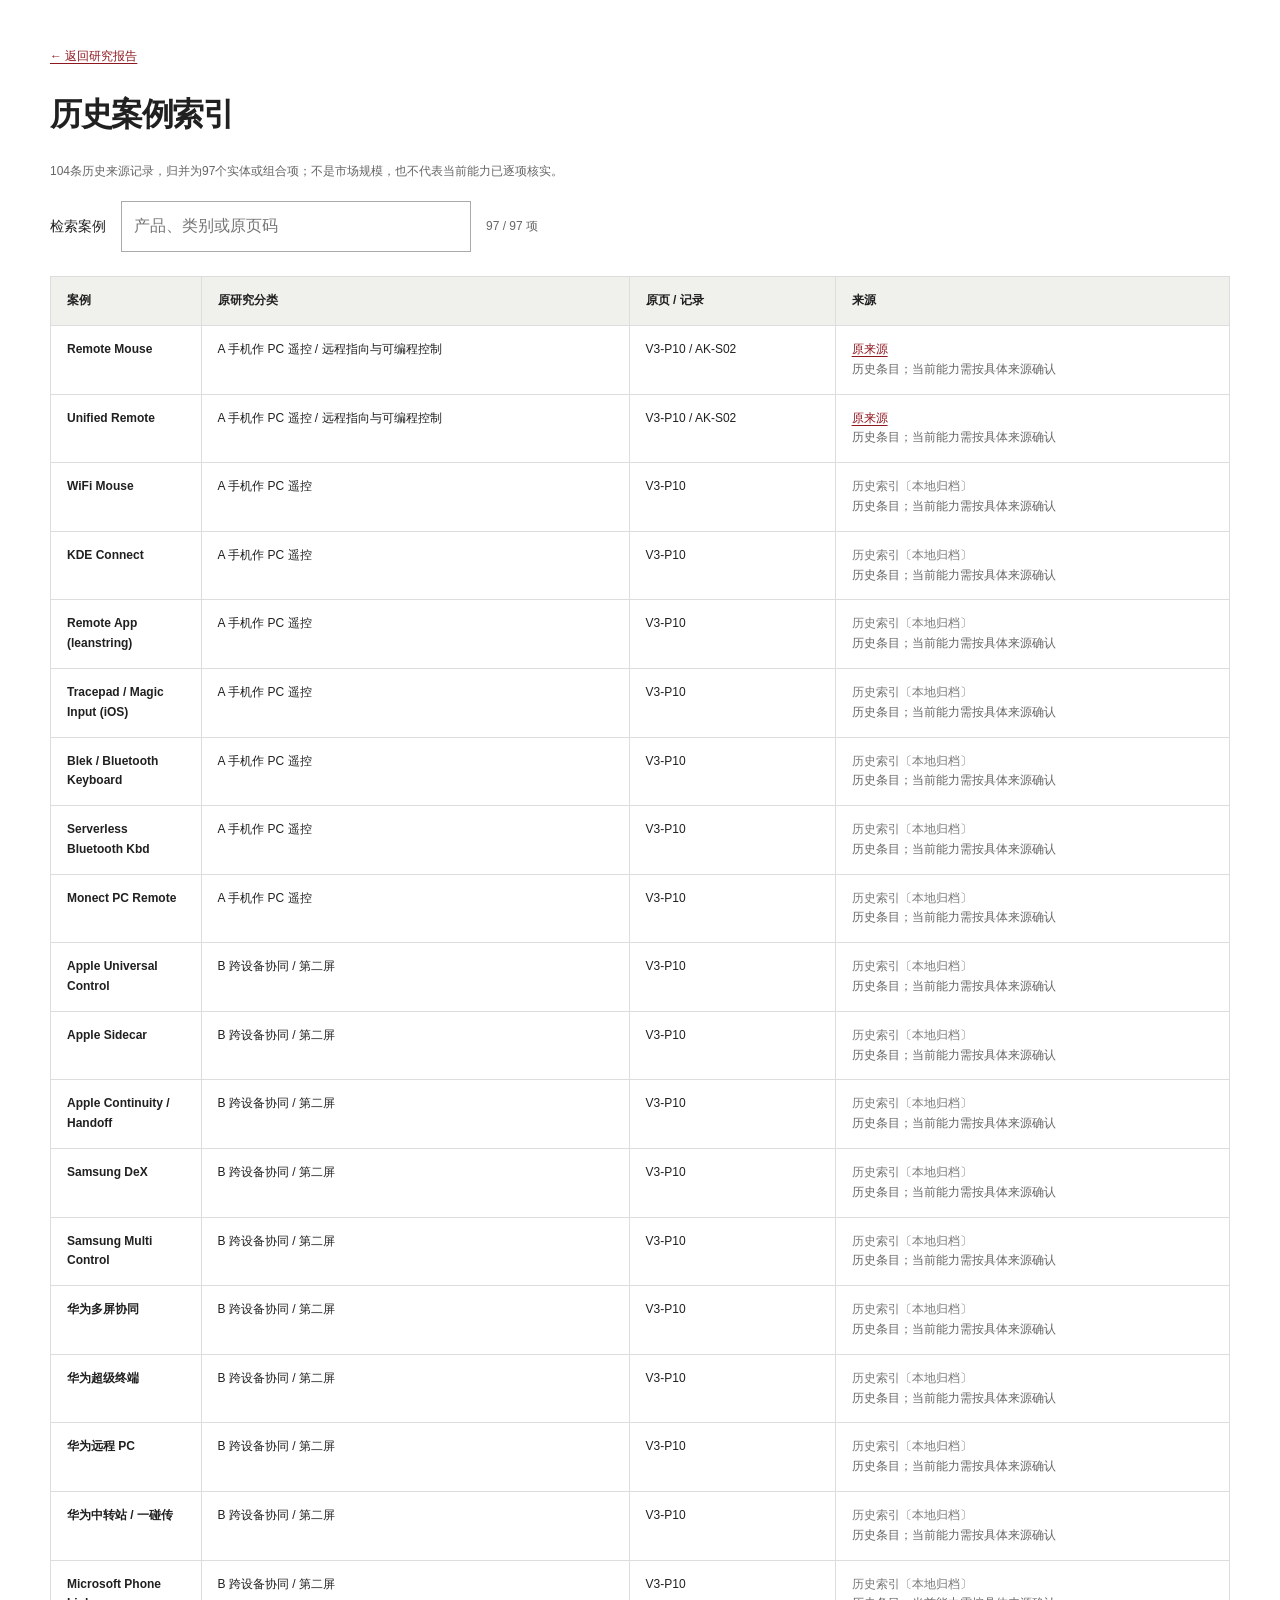
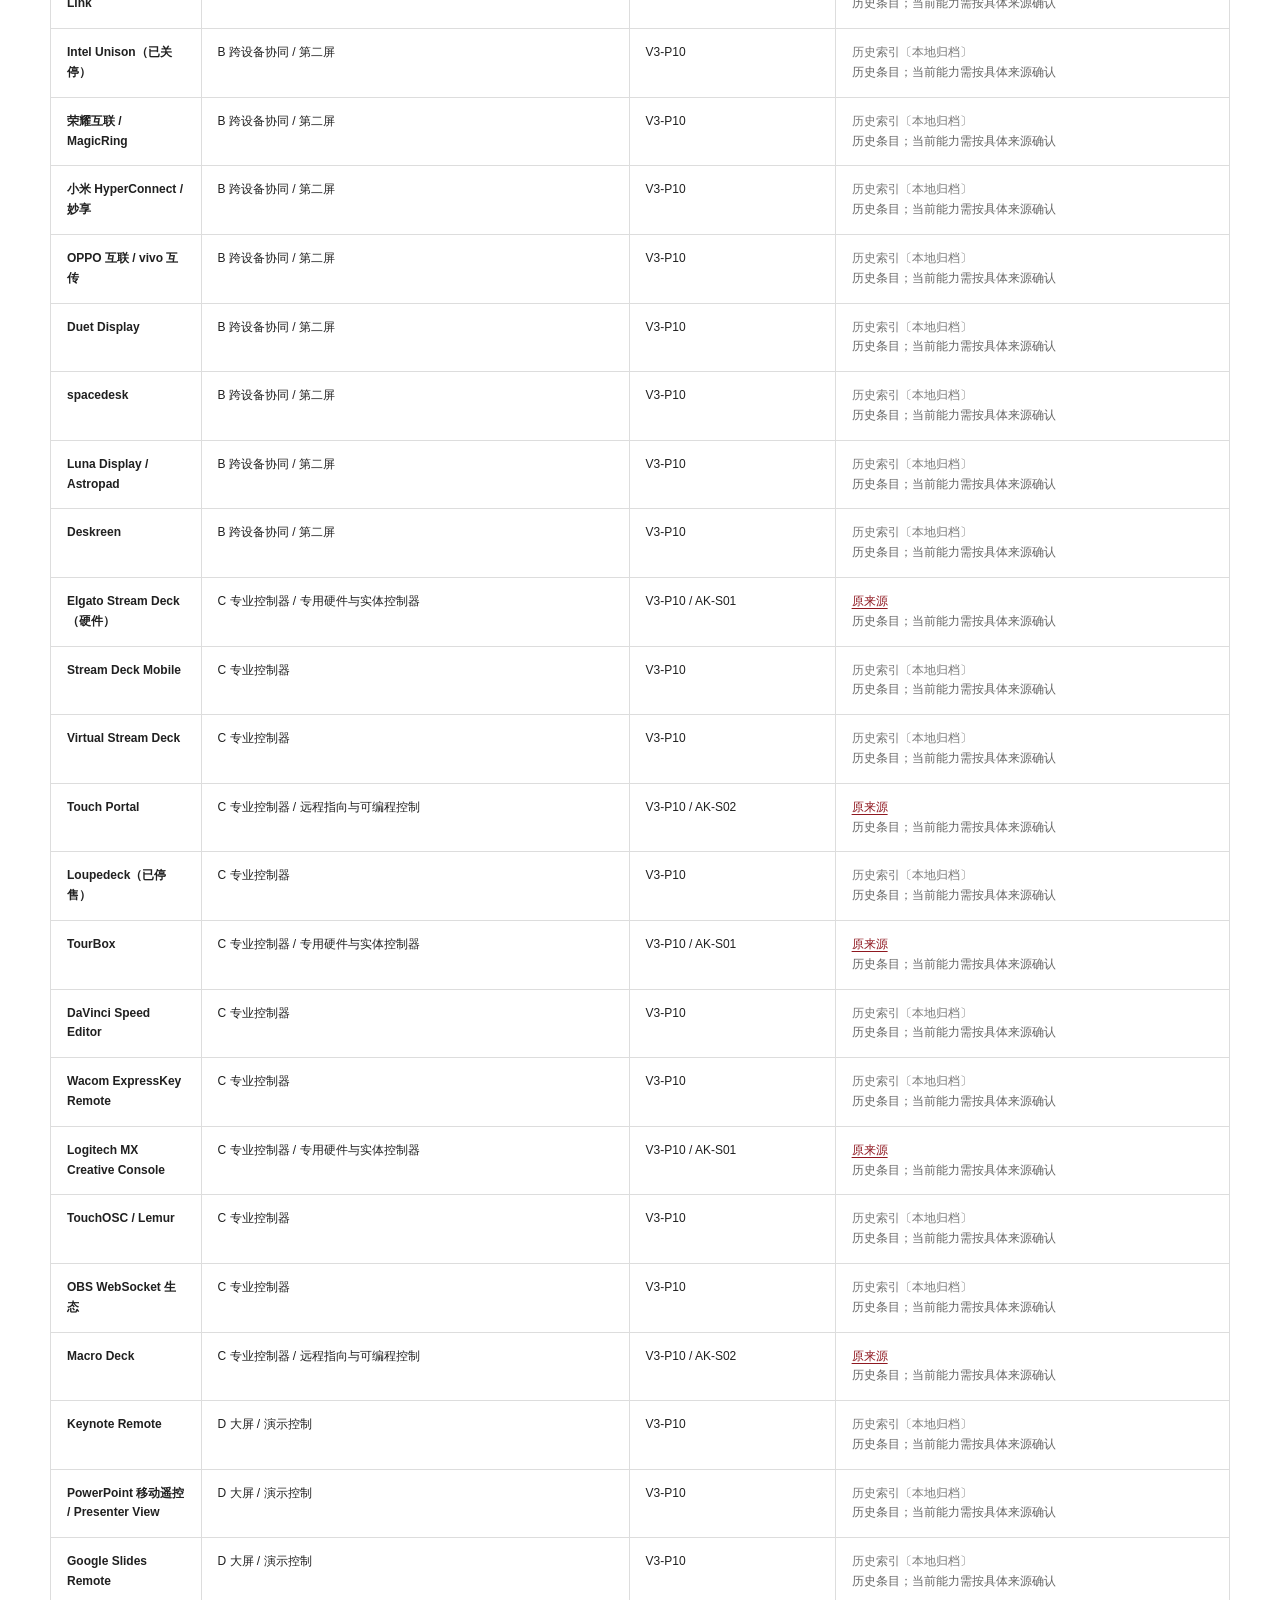
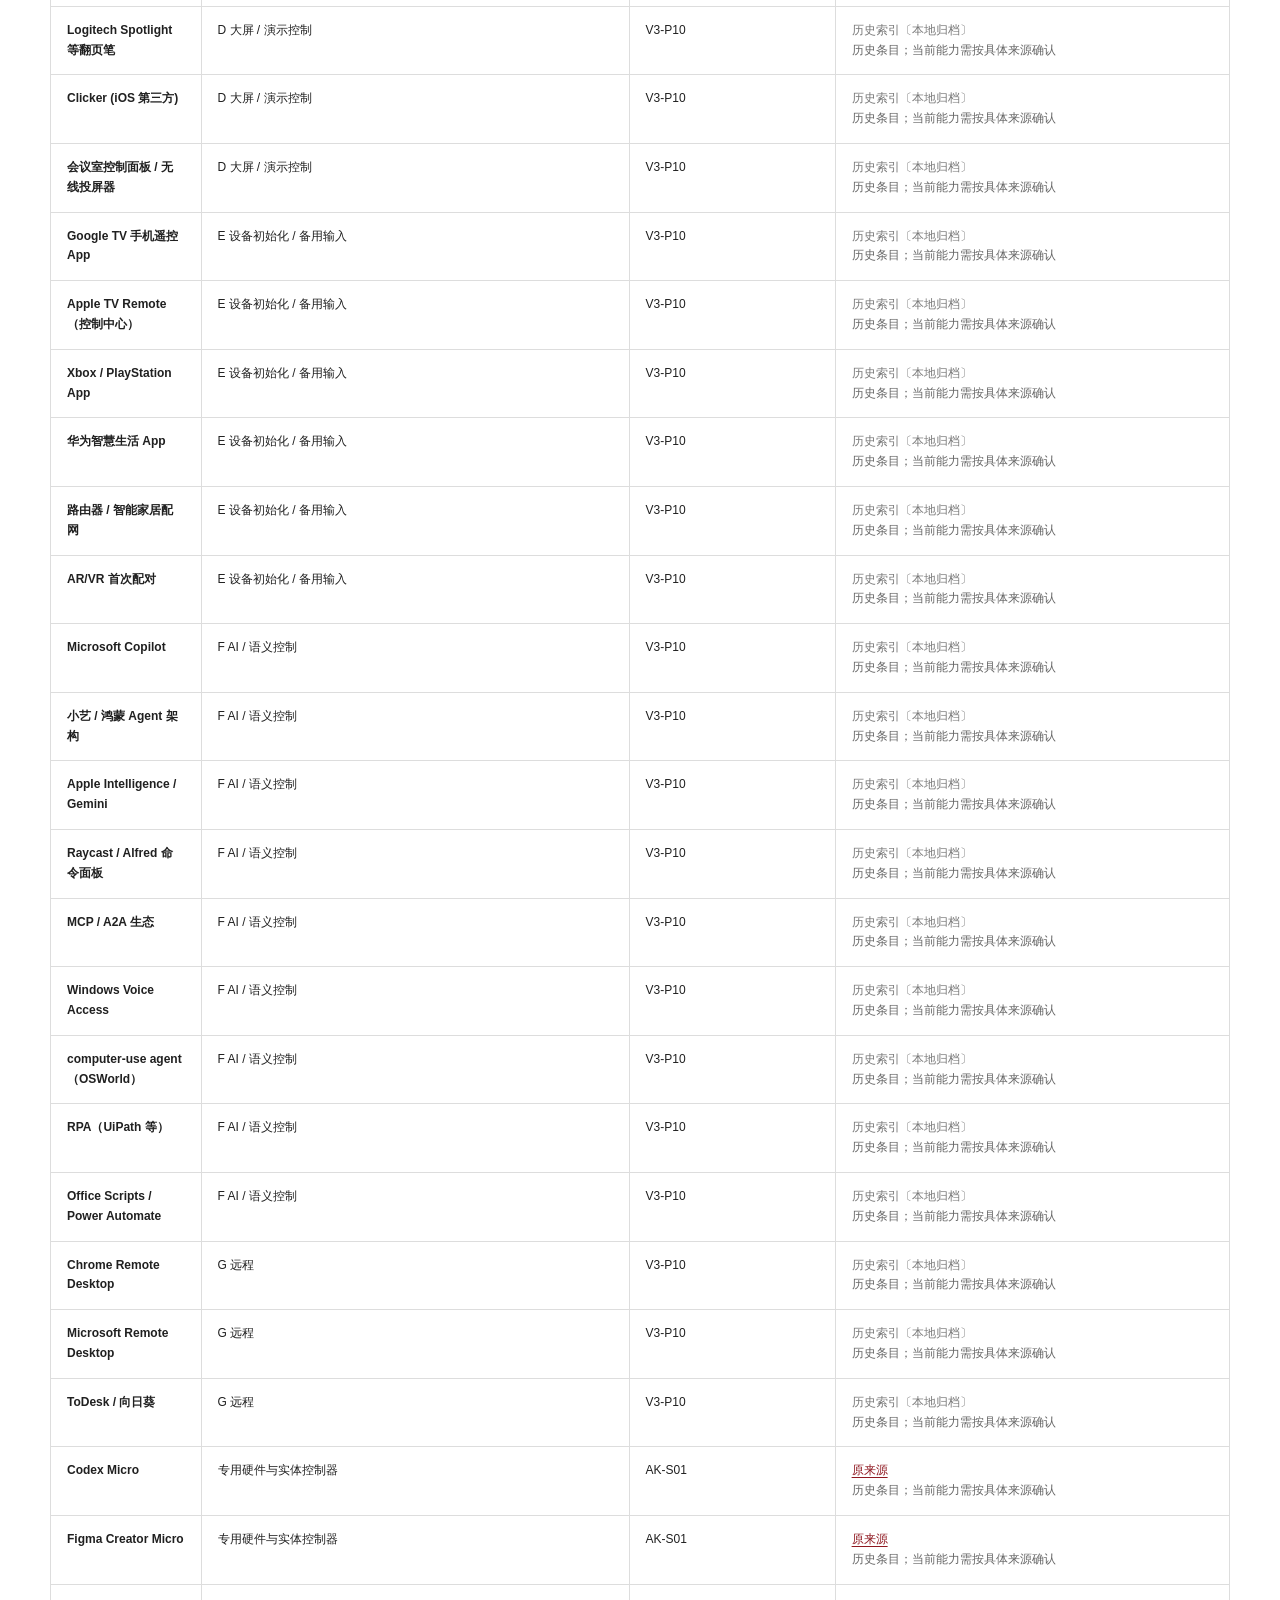
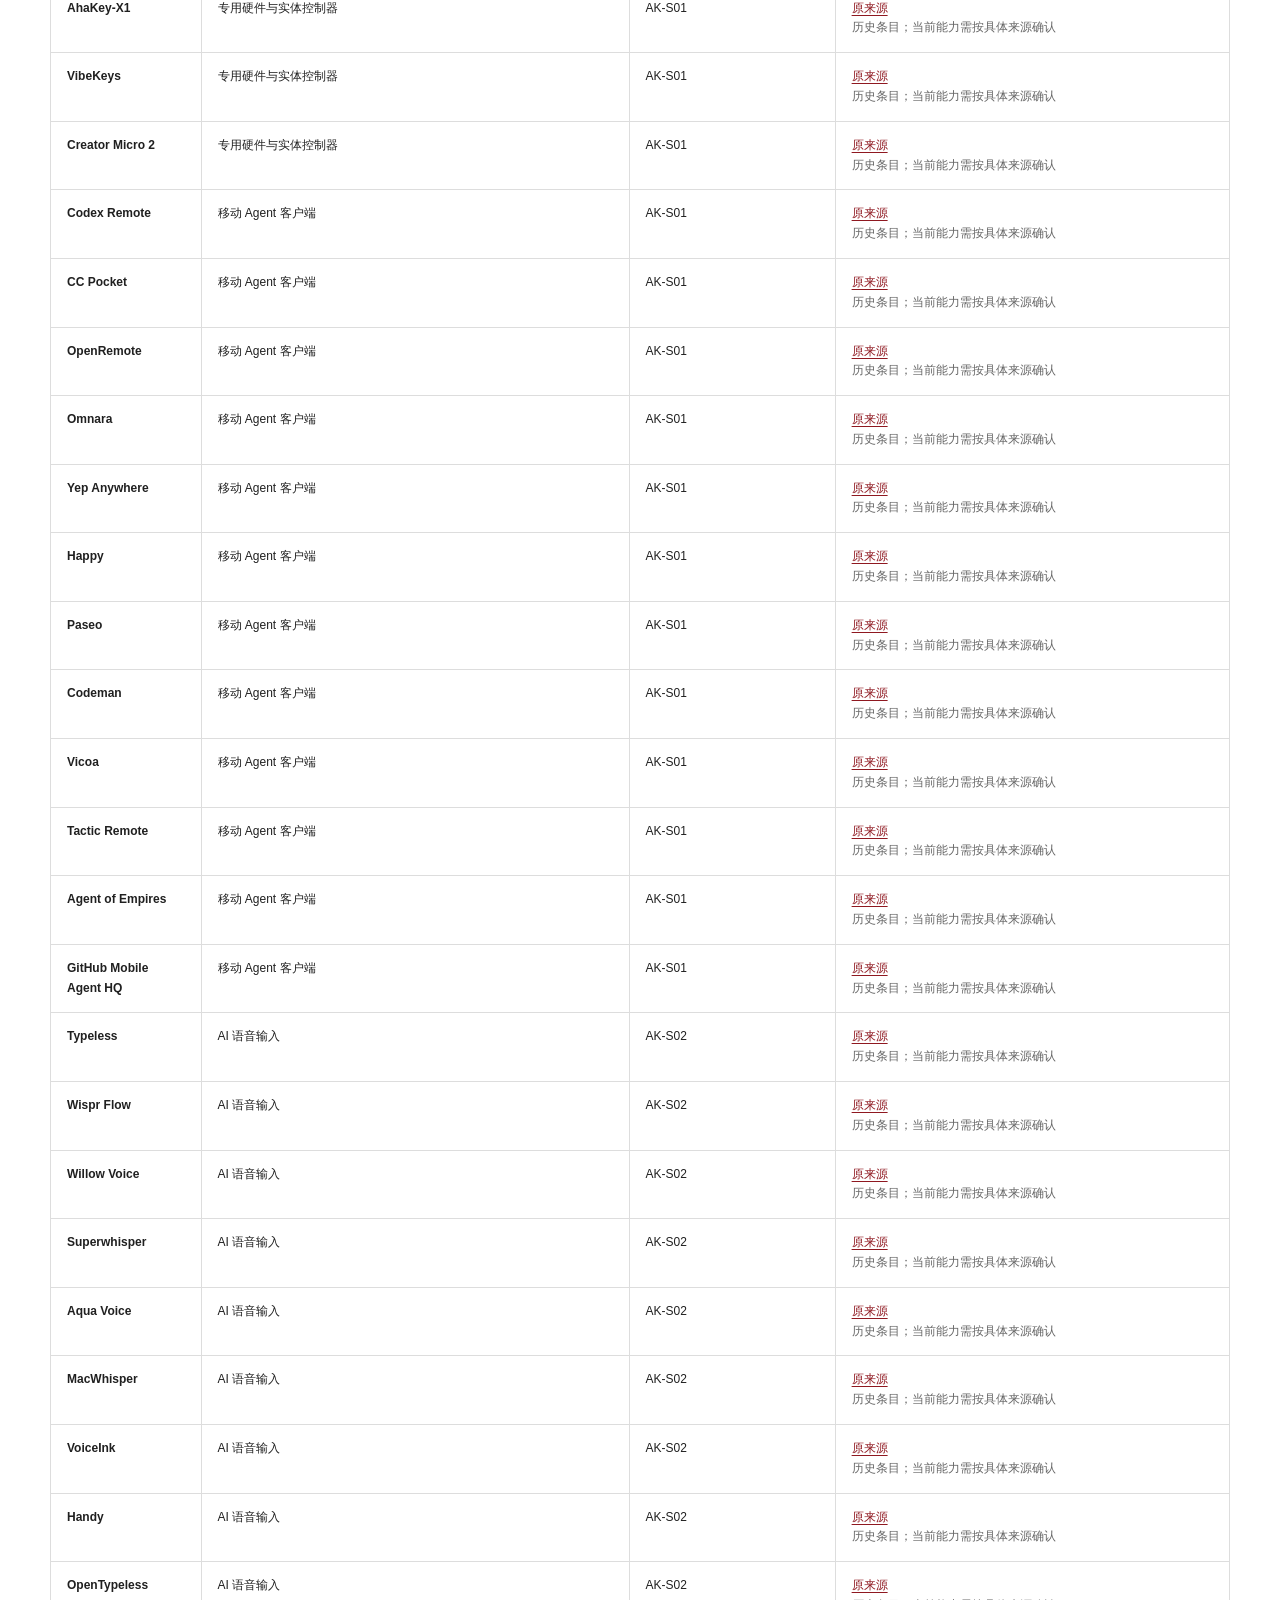
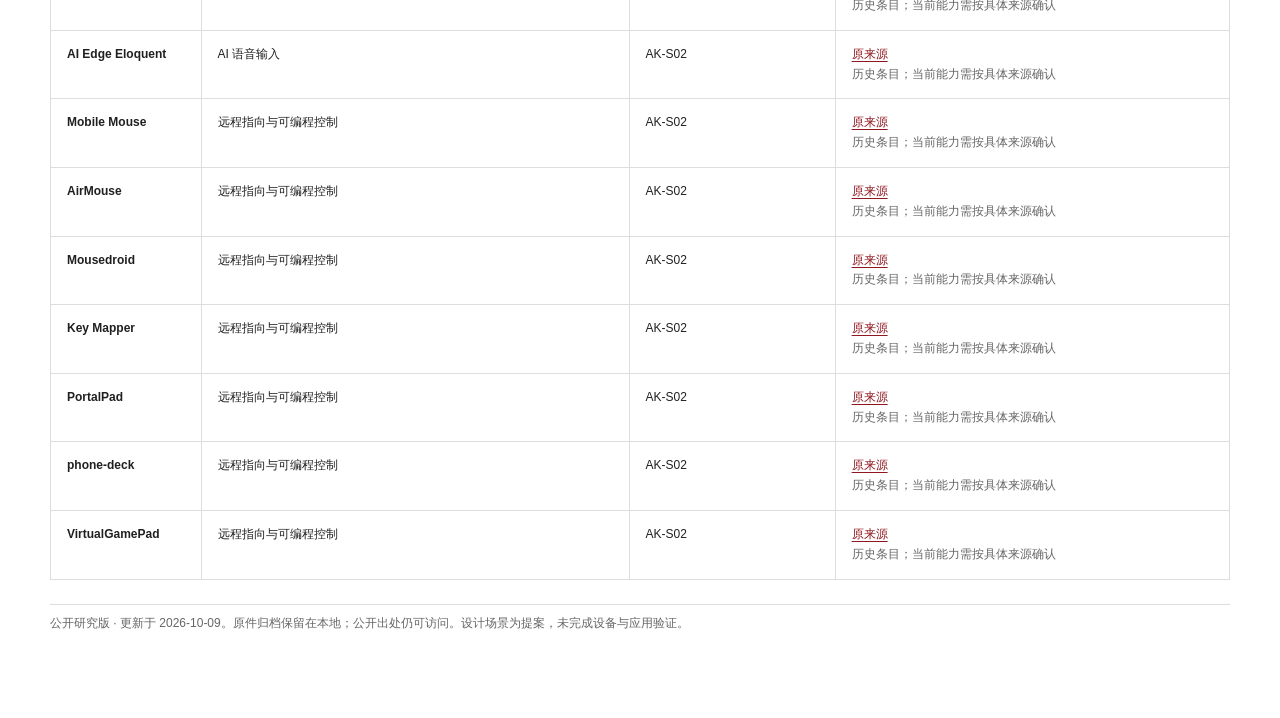
==== commit 6d6344e4: "Integrate controller research and WorkBuddy API analysis" ====
--- a/site/historical-case-index.html
+++ b/site/historical-case-index.html
@@ -1,2 +1,2 @@
 <!DOCTYPE html>
-<html lang="zh-CN"><head><meta charset="utf-8"/><meta content="width=device-width,initial-scale=1" name="viewport"/><title>历史案例索引 · Mobile Input Agent</title><link href="assets/report.css" rel="stylesheet"/><link href="assets/consolidated.css" rel="stylesheet"/><style>.local-archive-link{color:#777;overflow-wrap:anywhere}.public-edition-note{font-size:12px!important;color:#666;padding:8px 0;border-top:1px solid #ddd}</style></head><body><main class="wrap catalogue-page"><p class="reference-links"><a href="index.html#appendix">← 返回研究报告</a></p><h1>历史案例索引</h1><p class="small">104条历史来源记录，归并为97个实体或组合项；不是市场规模，也不代表当前能力已逐项核实。</p><div class="catalogue-tools"><label for="catalogue-search">检索案例</label><input id="catalogue-search" placeholder="产品、类别或原页码" type="search"/><output aria-live="polite" id="catalogue-count"></output></div><div id="catalogue"><div class="table-wrap"><table><thead><tr><th>案例</th><th>原研究分类</th><th>原页 / 记录</th><th>来源</th></tr></thead><tbody><tr><td>Remote Mouse</td><td>A 手机作 PC 遥控 / 远程指向与可编程控制</td><td>V3-P10 / AK-S02</td><td><a href="https://www.remotemouse.net/">原来源</a><br/><span class="small">历史条目；当前能力需按具体来源确认</span></td></tr><tr><td>Unified Remote</td><td>A 手机作 PC 遥控 / 远程指向与可编程控制</td><td>V3-P10 / AK-S02</td><td><a href="https://www.unifiedremote.com/">原来源</a><br/><span class="small">历史条目；当前能力需按具体来源确认</span></td></tr><tr><td>WiFi Mouse</td><td>A 手机作 PC 遥控</td><td>V3-P10</td><td><span class="local-archive-link" title="原始归档仅保留在本地，公开版不提供下载">历史索引〔本地归档〕</span><br/><span class="small">历史条目；当前能力需按具体来源确认</span></td></tr><tr><td>KDE Connect</td><td>A 手机作 PC 遥控</td><td>V3-P10</td><td><span class="local-archive-link" title="原始归档仅保留在本地，公开版不提供下载">历史索引〔本地归档〕</span><br/><span class="small">历史条目；当前能力需按具体来源确认</span></td></tr><tr><td>Remote App (leanstring)</td><td>A 手机作 PC 遥控</td><td>V3-P10</td><td><span class="local-archive-link" title="原始归档仅保留在本地，公开版不提供下载">历史索引〔本地归档〕</span><br/><span class="small">历史条目；当前能力需按具体来源确认</span></td></tr><tr><td>Tracepad / Magic Input (iOS)</td><td>A 手机作 PC 遥控</td><td>V3-P10</td><td><span class="local-archive-link" title="原始归档仅保留在本地，公开版不提供下载">历史索引〔本地归档〕</span><br/><span class="small">历史条目；当前能力需按具体来源确认</span></td></tr><tr><td>Blek / Bluetooth Keyboard</td><td>A 手机作 PC 遥控</td><td>V3-P10</td><td><span class="local-archive-link" title="原始归档仅保留在本地，公开版不提供下载">历史索引〔本地归档〕</span><br/><span class="small">历史条目；当前能力需按具体来源确认</span></td></tr><tr><td>Serverless Bluetooth Kbd</td><td>A 手机作 PC 遥控</td><td>V3-P10</td><td><span class="local-archive-link" title="原始归档仅保留在本地，公开版不提供下载">历史索引〔本地归档〕</span><br/><span class="small">历史条目；当前能力需按具体来源确认</span></td></tr><tr><td>Monect PC Remote</td><td>A 手机作 PC 遥控</td><td>V3-P10</td><td><span class="local-archive-link" title="原始归档仅保留在本地，公开版不提供下载">历史索引〔本地归档〕</span><br/><span class="small">历史条目；当前能力需按具体来源确认</span></td></tr><tr><td>Apple Universal Control</td><td>B 跨设备协同 / 第二屏</td><td>V3-P10</td><td><span class="local-archive-link" title="原始归档仅保留在本地，公开版不提供下载">历史索引〔本地归档〕</span><br/><span class="small">历史条目；当前能力需按具体来源确认</span></td></tr><tr><td>Apple Sidecar</td><td>B 跨设备协同 / 第二屏</td><td>V3-P10</td><td><span class="local-archive-link" title="原始归档仅保留在本地，公开版不提供下载">历史索引〔本地归档〕</span><br/><span class="small">历史条目；当前能力需按具体来源确认</span></td></tr><tr><td>Apple Continuity / Handoff</td><td>B 跨设备协同 / 第二屏</td><td>V3-P10</td><td><span class="local-archive-link" title="原始归档仅保留在本地，公开版不提供下载">历史索引〔本地归档〕</span><br/><span class="small">历史条目；当前能力需按具体来源确认</span></td></tr><tr><td>Samsung DeX</td><td>B 跨设备协同 / 第二屏</td><td>V3-P10</td><td><span class="local-archive-link" title="原始归档仅保留在本地，公开版不提供下载">历史索引〔本地归档〕</span><br/><span class="small">历史条目；当前能力需按具体来源确认</span></td></tr><tr><td>Samsung Multi Control</td><td>B 跨设备协同 / 第二屏</td><td>V3-P10</td><td><span class="local-archive-link" title="原始归档仅保留在本地，公开版不提供下载">历史索引〔本地归档〕</span><br/><span class="small">历史条目；当前能力需按具体来源确认</span></td></tr><tr><td>华为多屏协同</td><td>B 跨设备协同 / 第二屏</td><td>V3-P10</td><td><span class="local-archive-link" title="原始归档仅保留在本地，公开版不提供下载">历史索引〔本地归档〕</span><br/><span class="small">历史条目；当前能力需按具体来源确认</span></td></tr><tr><td>华为超级终端</td><td>B 跨设备协同 / 第二屏</td><td>V3-P10</td><td><span class="local-archive-link" title="原始归档仅保留在本地，公开版不提供下载">历史索引〔本地归档〕</span><br/><span class="small">历史条目；当前能力需按具体来源确认</span></td></tr><tr><td>华为远程 PC</td><td>B 跨设备协同 / 第二屏</td><td>V3-P10</td><td><span class="local-archive-link" title="原始归档仅保留在本地，公开版不提供下载">历史索引〔本地归档〕</span><br/><span class="small">历史条目；当前能力需按具体来源确认</span></td></tr><tr><td>华为中转站 / 一碰传</td><td>B 跨设备协同 / 第二屏</td><td>V3-P10</td><td><span class="local-archive-link" title="原始归档仅保留在本地，公开版不提供下载">历史索引〔本地归档〕</span><br/><span class="small">历史条目；当前能力需按具体来源确认</span></td></tr><tr><td>Microsoft Phone Link</td><td>B 跨设备协同 / 第二屏</td><td>V3-P10</td><td><span class="local-archive-link" title="原始归档仅保留在本地，公开版不提供下载">历史索引〔本地归档〕</span><br/><span class="small">历史条目；当前能力需按具体来源确认</span></td></tr><tr><td>Intel Unison（已关停）</td><td>B 跨设备协同 / 第二屏</td><td>V3-P10</td><td><span class="local-archive-link" title="原始归档仅保留在本地，公开版不提供下载">历史索引〔本地归档〕</span><br/><span class="small">历史条目；当前能力需按具体来源确认</span></td></tr><tr><td>荣耀互联 / MagicRing</td><td>B 跨设备协同 / 第二屏</td><td>V3-P10</td><td><span class="local-archive-link" title="原始归档仅保留在本地，公开版不提供下载">历史索引〔本地归档〕</span><br/><span class="small">历史条目；当前能力需按具体来源确认</span></td></tr><tr><td>小米 HyperConnect / 妙享</td><td>B 跨设备协同 / 第二屏</td><td>V3-P10</td><td><span class="local-archive-link" title="原始归档仅保留在本地，公开版不提供下载">历史索引〔本地归档〕</span><br/><span class="small">历史条目；当前能力需按具体来源确认</span></td></tr><tr><td>OPPO 互联 / vivo 互传</td><td>B 跨设备协同 / 第二屏</td><td>V3-P10</td><td><span class="local-archive-link" title="原始归档仅保留在本地，公开版不提供下载">历史索引〔本地归档〕</span><br/><span class="small">历史条目；当前能力需按具体来源确认</span></td></tr><tr><td>Duet Display</td><td>B 跨设备协同 / 第二屏</td><td>V3-P10</td><td><span class="local-archive-link" title="原始归档仅保留在本地，公开版不提供下载">历史索引〔本地归档〕</span><br/><span class="small">历史条目；当前能力需按具体来源确认</span></td></tr><tr><td>spacedesk</td><td>B 跨设备协同 / 第二屏</td><td>V3-P10</td><td><span class="local-archive-link" title="原始归档仅保留在本地，公开版不提供下载">历史索引〔本地归档〕</span><br/><span class="small">历史条目；当前能力需按具体来源确认</span></td></tr><tr><td>Luna Display / Astropad</td><td>B 跨设备协同 / 第二屏</td><td>V3-P10</td><td><span class="local-archive-link" title="原始归档仅保留在本地，公开版不提供下载">历史索引〔本地归档〕</span><br/><span class="small">历史条目；当前能力需按具体来源确认</span></td></tr><tr><td>Deskreen</td><td>B 跨设备协同 / 第二屏</td><td>V3-P10</td><td><span class="local-archive-link" title="原始归档仅保留在本地，公开版不提供下载">历史索引〔本地归档〕</span><br/><span class="small">历史条目；当前能力需按具体来源确认</span></td></tr><tr><td>Elgato Stream Deck（硬件）</td><td>C 专业控制器 / 专用硬件与实体控制器</td><td>V3-P10 / AK-S01</td><td><a href="https://www.elgato.com/us/en/p/stream-deck-plus">原来源</a><br/><span class="small">历史条目；当前能力需按具体来源确认</span></td></tr><tr><td>Stream Deck Mobile</td><td>C 专业控制器</td><td>V3-P10</td><td><span class="local-archive-link" title="原始归档仅保留在本地，公开版不提供下载">历史索引〔本地归档〕</span><br/><span class="small">历史条目；当前能力需按具体来源确认</span></td></tr><tr><td>Virtual Stream Deck</td><td>C 专业控制器</td><td>V3-P10</td><td><span class="local-archive-link" title="原始归档仅保留在本地，公开版不提供下载">历史索引〔本地归档〕</span><br/><span class="small">历史条目；当前能力需按具体来源确认</span></td></tr><tr><td>Touch Portal</td><td>C 专业控制器 / 远程指向与可编程控制</td><td>V3-P10 / AK-S02</td><td><a href="https://touchportal.com/">原来源</a><br/><span class="small">历史条目；当前能力需按具体来源确认</span></td></tr><tr><td>Loupedeck（已停售）</td><td>C 专业控制器</td><td>V3-P10</td><td><span class="local-archive-link" title="原始归档仅保留在本地，公开版不提供下载">历史索引〔本地归档〕</span><br/><span class="small">历史条目；当前能力需按具体来源确认</span></td></tr><tr><td>TourBox</td><td>C 专业控制器 / 专用硬件与实体控制器</td><td>V3-P10 / AK-S01</td><td><a href="https://www.tourboxtech.com/en/news/tourbox-elite-buying-guide.html">原来源</a><br/><span class="small">历史条目；当前能力需按具体来源确认</span></td></tr><tr><td>DaVinci Speed Editor</td><td>C 专业控制器</td><td>V3-P10</td><td><span class="local-archive-link" title="原始归档仅保留在本地，公开版不提供下载">历史索引〔本地归档〕</span><br/><span class="small">历史条目；当前能力需按具体来源确认</span></td></tr><tr><td>Wacom ExpressKey Remote</td><td>C 专业控制器</td><td>V3-P10</td><td><span class="local-archive-link" title="原始归档仅保留在本地，公开版不提供下载">历史索引〔本地归档〕</span><br/><span class="small">历史条目；当前能力需按具体来源确认</span></td></tr><tr><td>Logitech MX Creative Console</td><td>C 专业控制器 / 专用硬件与实体控制器</td><td>V3-P10 / AK-S01</td><td><a href="https://www.logitech.com/en-us/shop/p/buy-mx-creative-console.920-012660">原来源</a><br/><span class="small">历史条目；当前能力需按具体来源确认</span></td></tr><tr><td>TouchOSC / Lemur</td><td>C 专业控制器</td><td>V3-P10</td><td><span class="local-archive-link" title="原始归档仅保留在本地，公开版不提供下载">历史索引〔本地归档〕</span><br/><span class="small">历史条目；当前能力需按具体来源确认</span></td></tr><tr><td>OBS WebSocket 生态</td><td>C 专业控制器</td><td>V3-P10</td><td><span class="local-archive-link" title="原始归档仅保留在本地，公开版不提供下载">历史索引〔本地归档〕</span><br/><span class="small">历史条目；当前能力需按具体来源确认</span></td></tr><tr><td>Macro Deck</td><td>C 专业控制器 / 远程指向与可编程控制</td><td>V3-P10 / AK-S02</td><td><a href="https://github.com/Macro-Deck-App">原来源</a><br/><span class="small">历史条目；当前能力需按具体来源确认</span></td></tr><tr><td>Keynote Remote</td><td>D 大屏 / 演示控制</td><td>V3-P10</td><td><span class="local-archive-link" title="原始归档仅保留在本地，公开版不提供下载">历史索引〔本地归档〕</span><br/><span class="small">历史条目；当前能力需按具体来源确认</span></td></tr><tr><td>PowerPoint 移动遥控 / Presenter View</td><td>D 大屏 / 演示控制</td><td>V3-P10</td><td><span class="local-archive-link" title="原始归档仅保留在本地，公开版不提供下载">历史索引〔本地归档〕</span><br/><span class="small">历史条目；当前能力需按具体来源确认</span></td></tr><tr><td>Google Slides Remote</td><td>D 大屏 / 演示控制</td><td>V3-P10</td><td><span class="local-archive-link" title="原始归档仅保留在本地，公开版不提供下载">历史索引〔本地归档〕</span><br/><span class="small">历史条目；当前能力需按具体来源确认</span></td></tr><tr><td>Logitech Spotlight 等翻页笔</td><td>D 大屏 / 演示控制</td><td>V3-P10</td><td><span class="local-archive-link" title="原始归档仅保留在本地，公开版不提供下载">历史索引〔本地归档〕</span><br/><span class="small">历史条目；当前能力需按具体来源确认</span></td></tr><tr><td>Clicker (iOS 第三方)</td><td>D 大屏 / 演示控制</td><td>V3-P10</td><td><span class="local-archive-link" title="原始归档仅保留在本地，公开版不提供下载">历史索引〔本地归档〕</span><br/><span class="small">历史条目；当前能力需按具体来源确认</span></td></tr><tr><td>会议室控制面板 / 无线投屏器</td><td>D 大屏 / 演示控制</td><td>V3-P10</td><td><span class="local-archive-link" title="原始归档仅保留在本地，公开版不提供下载">历史索引〔本地归档〕</span><br/><span class="small">历史条目；当前能力需按具体来源确认</span></td></tr><tr><td>Google TV 手机遥控 App</td><td>E 设备初始化 / 备用输入</td><td>V3-P10</td><td><span class="local-archive-link" title="原始归档仅保留在本地，公开版不提供下载">历史索引〔本地归档〕</span><br/><span class="small">历史条目；当前能力需按具体来源确认</span></td></tr><tr><td>Apple TV Remote（控制中心）</td><td>E 设备初始化 / 备用输入</td><td>V3-P10</td><td><span class="local-archive-link" title="原始归档仅保留在本地，公开版不提供下载">历史索引〔本地归档〕</span><br/><span class="small">历史条目；当前能力需按具体来源确认</span></td></tr><tr><td>Xbox / PlayStation App</td><td>E 设备初始化 / 备用输入</td><td>V3-P10</td><td><span class="local-archive-link" title="原始归档仅保留在本地，公开版不提供下载">历史索引〔本地归档〕</span><br/><span class="small">历史条目；当前能力需按具体来源确认</span></td></tr><tr><td>华为智慧生活 App</td><td>E 设备初始化 / 备用输入</td><td>V3-P10</td><td><span class="local-archive-link" title="原始归档仅保留在本地，公开版不提供下载">历史索引〔本地归档〕</span><br/><span class="small">历史条目；当前能力需按具体来源确认</span></td></tr><tr><td>路由器 / 智能家居配网</td><td>E 设备初始化 / 备用输入</td><td>V3-P10</td><td><span class="local-archive-link" title="原始归档仅保留在本地，公开版不提供下载">历史索引〔本地归档〕</span><br/><span class="small">历史条目；当前能力需按具体来源确认</span></td></tr><tr><td>AR/VR 首次配对</td><td>E 设备初始化 / 备用输入</td><td>V3-P10</td><td><span class="local-archive-link" title="原始归档仅保留在本地，公开版不提供下载">历史索引〔本地归档〕</span><br/><span class="small">历史条目；当前能力需按具体来源确认</span></td></tr><tr><td>Microsoft Copilot</td><td>F AI / 语义控制</td><td>V3-P10</td><td><span class="local-archive-link" title="原始归档仅保留在本地，公开版不提供下载">历史索引〔本地归档〕</span><br/><span class="small">历史条目；当前能力需按具体来源确认</span></td></tr><tr><td>小艺 / 鸿蒙 Agent 架构</td><td>F AI / 语义控制</td><td>V3-P10</td><td><span class="local-archive-link" title="原始归档仅保留在本地，公开版不提供下载">历史索引〔本地归档〕</span><br/><span class="small">历史条目；当前能力需按具体来源确认</span></td></tr><tr><td>Apple Intelligence / Gemini</td><td>F AI / 语义控制</td><td>V3-P10</td><td><span class="local-archive-link" title="原始归档仅保留在本地，公开版不提供下载">历史索引〔本地归档〕</span><br/><span class="small">历史条目；当前能力需按具体来源确认</span></td></tr><tr><td>Raycast / Alfred 命令面板</td><td>F AI / 语义控制</td><td>V3-P10</td><td><span class="local-archive-link" title="原始归档仅保留在本地，公开版不提供下载">历史索引〔本地归档〕</span><br/><span class="small">历史条目；当前能力需按具体来源确认</span></td></tr><tr><td>MCP / A2A 生态</td><td>F AI / 语义控制</td><td>V3-P10</td><td><span class="local-archive-link" title="原始归档仅保留在本地，公开版不提供下载">历史索引〔本地归档〕</span><br/><span class="small">历史条目；当前能力需按具体来源确认</span></td></tr><tr><td>Windows Voice Access</td><td>F AI / 语义控制</td><td>V3-P10</td><td><span class="local-archive-link" title="原始归档仅保留在本地，公开版不提供下载">历史索引〔本地归档〕</span><br/><span class="small">历史条目；当前能力需按具体来源确认</span></td></tr><tr><td>computer-use agent（OSWorld）</td><td>F AI / 语义控制</td><td>V3-P10</td><td><span class="local-archive-link" title="原始归档仅保留在本地，公开版不提供下载">历史索引〔本地归档〕</span><br/><span class="small">历史条目；当前能力需按具体来源确认</span></td></tr><tr><td>RPA（UiPath 等）</td><td>F AI / 语义控制</td><td>V3-P10</td><td><span class="local-archive-link" title="原始归档仅保留在本地，公开版不提供下载">历史索引〔本地归档〕</span><br/><span class="small">历史条目；当前能力需按具体来源确认</span></td></tr><tr><td>Office Scripts / Power Automate</td><td>F AI / 语义控制</td><td>V3-P10</td><td><span class="local-archive-link" title="原始归档仅保留在本地，公开版不提供下载">历史索引〔本地归档〕</span><br/><span class="small">历史条目；当前能力需按具体来源确认</span></td></tr><tr><td>Chrome Remote Desktop</td><td>G 远程</td><td>V3-P10</td><td><span class="local-archive-link" title="原始归档仅保留在本地，公开版不提供下载">历史索引〔本地归档〕</span><br/><span class="small">历史条目；当前能力需按具体来源确认</span></td></tr><tr><td>Microsoft Remote Desktop</td><td>G 远程</td><td>V3-P10</td><td><span class="local-archive-link" title="原始归档仅保留在本地，公开版不提供下载">历史索引〔本地归档〕</span><br/><span class="small">历史条目；当前能力需按具体来源确认</span></td></tr><tr><td>ToDesk / 向日葵</td><td>G 远程</td><td>V3-P10</td><td><span class="local-archive-link" title="原始归档仅保留在本地，公开版不提供下载">历史索引〔本地归档〕</span><br/><span class="small">历史条目；当前能力需按具体来源确认</span></td></tr><tr><td>Codex Micro</td><td>专用硬件与实体控制器</td><td>AK-S01</td><td><a href="https://www.theverge.com/ai-artificial-intelligence/959174/openai-codex-hardware-work-louder">原来源</a><br/><span class="small">历史条目；当前能力需按具体来源确认</span></td></tr><tr><td>Figma Creator Micro</td><td>专用硬件与实体控制器</td><td>AK-S01</td><td><a href="https://www.figma.com/blog/figma-work-louder-custom-keyboard/">原来源</a><br/><span class="small">历史条目；当前能力需按具体来源确认</span></td></tr><tr><td>AhaKey-X1</td><td>专用硬件与实体控制器</td><td>AK-S01</td><td><a href="https://ahakey.com/">原来源</a><br/><span class="small">历史条目；当前能力需按具体来源确认</span></td></tr><tr><td>VibeKeys</td><td>专用硬件与实体控制器</td><td>AK-S01</td><td><a href="https://vibekeys.dev/">原来源</a><br/><span class="small">历史条目；当前能力需按具体来源确认</span></td></tr><tr><td>Creator Micro 2</td><td>专用硬件与实体控制器</td><td>AK-S01</td><td><a href="https://worklouder.cc/creator-micro-2">原来源</a><br/><span class="small">历史条目；当前能力需按具体来源确认</span></td></tr><tr><td>Codex Remote</td><td>移动 Agent 客户端</td><td>AK-S01</td><td><a href="https://openai.com/index/work-with-codex-from-anywhere/">原来源</a><br/><span class="small">历史条目；当前能力需按具体来源确认</span></td></tr><tr><td>CC Pocket</td><td>移动 Agent 客户端</td><td>AK-S01</td><td><a href="https://github.com/K9i-0/ccpocket">原来源</a><br/><span class="small">历史条目；当前能力需按具体来源确认</span></td></tr><tr><td>OpenRemote</td><td>移动 Agent 客户端</td><td>AK-S01</td><td><a href="https://www.tryopenremote.com/">原来源</a><br/><span class="small">历史条目；当前能力需按具体来源确认</span></td></tr><tr><td>Omnara</td><td>移动 Agent 客户端</td><td>AK-S01</td><td><a href="https://www.omnara.co/">原来源</a><br/><span class="small">历史条目；当前能力需按具体来源确认</span></td></tr><tr><td>Yep Anywhere</td><td>移动 Agent 客户端</td><td>AK-S01</td><td><a href="https://github.com/kzahel/yepanywhere">原来源</a><br/><span class="small">历史条目；当前能力需按具体来源确认</span></td></tr><tr><td>Happy</td><td>移动 Agent 客户端</td><td>AK-S01</td><td><a href="https://github.com/slopus/happy">原来源</a><br/><span class="small">历史条目；当前能力需按具体来源确认</span></td></tr><tr><td>Paseo</td><td>移动 Agent 客户端</td><td>AK-S01</td><td><a href="https://github.com/getpaseo/paseo">原来源</a><br/><span class="small">历史条目；当前能力需按具体来源确认</span></td></tr><tr><td>Codeman</td><td>移动 Agent 客户端</td><td>AK-S01</td><td><a href="https://github.com/Ark0N/Codeman">原来源</a><br/><span class="small">历史条目；当前能力需按具体来源确认</span></td></tr><tr><td>Vicoa</td><td>移动 Agent 客户端</td><td>AK-S01</td><td><a href="https://vicoa.ai/docs/getting-started">原来源</a><br/><span class="small">历史条目；当前能力需按具体来源确认</span></td></tr><tr><td>Tactic Remote</td><td>移动 Agent 客户端</td><td>AK-S01</td><td><a href="https://www.clauderc.com/">原来源</a><br/><span class="small">历史条目；当前能力需按具体来源确认</span></td></tr><tr><td>Agent of Empires</td><td>移动 Agent 客户端</td><td>AK-S01</td><td><a href="https://github.com/njbrake/agent-of-empires">原来源</a><br/><span class="small">历史条目；当前能力需按具体来源确认</span></td></tr><tr><td>GitHub Mobile Agent HQ</td><td>移动 Agent 客户端</td><td>AK-S01</td><td><a href="https://github.blog/changelog/2026-02-04-claude-and-codex-are-now-available-in-public-preview-on-github/">原来源</a><br/><span class="small">历史条目；当前能力需按具体来源确认</span></td></tr><tr><td>Typeless</td><td>AI 语音输入</td><td>AK-S02</td><td><a href="https://play.google.com/store/apps/details?id=com.typeless.mobile">原来源</a><br/><span class="small">历史条目；当前能力需按具体来源确认</span></td></tr><tr><td>Wispr Flow</td><td>AI 语音输入</td><td>AK-S02</td><td><a href="https://wisprflow.ai/">原来源</a><br/><span class="small">历史条目；当前能力需按具体来源确认</span></td></tr><tr><td>Willow Voice</td><td>AI 语音输入</td><td>AK-S02</td><td><a href="https://willowvoice.com/">原来源</a><br/><span class="small">历史条目；当前能力需按具体来源确认</span></td></tr><tr><td>Superwhisper</td><td>AI 语音输入</td><td>AK-S02</td><td><a href="https://superwhisper.com/docs/get-started/introduction">原来源</a><br/><span class="small">历史条目；当前能力需按具体来源确认</span></td></tr><tr><td>Aqua Voice</td><td>AI 语音输入</td><td>AK-S02</td><td><a href="https://aquavoice.com/guide">原来源</a><br/><span class="small">历史条目；当前能力需按具体来源确认</span></td></tr><tr><td>MacWhisper</td><td>AI 语音输入</td><td>AK-S02</td><td><a href="https://www.macwhisper.com/">原来源</a><br/><span class="small">历史条目；当前能力需按具体来源确认</span></td></tr><tr><td>VoiceInk</td><td>AI 语音输入</td><td>AK-S02</td><td><a href="https://github.com/Beingpax/VoiceInk">原来源</a><br/><span class="small">历史条目；当前能力需按具体来源确认</span></td></tr><tr><td>Handy</td><td>AI 语音输入</td><td>AK-S02</td><td><a href="https://github.com/cjpais/Handy">原来源</a><br/><span class="small">历史条目；当前能力需按具体来源确认</span></td></tr><tr><td>OpenTypeless</td><td>AI 语音输入</td><td>AK-S02</td><td><a href="https://www.opentypeless.com/">原来源</a><br/><span class="small">历史条目；当前能力需按具体来源确认</span></td></tr><tr><td>AI Edge Eloquent</td><td>AI 语音输入</td><td>AK-S02</td><td><a href="https://github.com/google-ai-edge/ai-edge-eloquent">原来源</a><br/><span class="small">历史条目；当前能力需按具体来源确认</span></td></tr><tr><td>Mobile Mouse</td><td>远程指向与可编程控制</td><td>AK-S02</td><td><a href="https://mobilemouse.com/">原来源</a><br/><span class="small">历史条目；当前能力需按具体来源确认</span></td></tr><tr><td>AirMouse</td><td>远程指向与可编程控制</td><td>AK-S02</td><td><a href="https://airmouse.avinashhq.com/">原来源</a><br/><span class="small">历史条目；当前能力需按具体来源确认</span></td></tr><tr><td>Mousedroid</td><td>远程指向与可编程控制</td><td>AK-S02</td><td><a href="https://github.com/darusc/Mousedroid">原来源</a><br/><span class="small">历史条目；当前能力需按具体来源确认</span></td></tr><tr><td>Key Mapper</td><td>远程指向与可编程控制</td><td>AK-S02</td><td><a href="https://github.com/keymapperorg/KeyMapper">原来源</a><br/><span class="small">历史条目；当前能力需按具体来源确认</span></td></tr><tr><td>PortalPad</td><td>远程指向与可编程控制</td><td>AK-S02</td><td><a href="https://www.reddit.com/r/Xreal/comments/1uef8it/portalpad_trackpad_remote_for_external_displays/">原来源</a><br/><span class="small">历史条目；当前能力需按具体来源确认</span></td></tr><tr><td>phone-deck</td><td>远程指向与可编程控制</td><td>AK-S02</td><td><a href="https://www.reddit.com/r/hyprland/comments/1urc2sj/i_turned_a_spare_phone_into_a_control_deck_remote/">原来源</a><br/><span class="small">历史条目；当前能力需按具体来源确认</span></td></tr><tr><td>VirtualGamePad</td><td>远程指向与可编程控制</td><td>AK-S02</td><td><a href="https://github.com/MarshallOfSound/VirtualGamePad">原来源</a><br/><span class="small">历史条目；当前能力需按具体来源确认</span></td></tr></tbody></table></div></div><p class="public-edition-note">公开研究版 · 更新于 2026-10-07。原件归档保留在本地；公开出处仍可访问。设计场景为提案，未完成设备与应用验证。</p></main><script>const input=document.querySelector('#catalogue-search'),rows=[...document.querySelectorAll('#catalogue tbody tr')],out=document.querySelector('#catalogue-count');function filter(){let n=0;const q=input.value.trim().toLocaleLowerCase();rows.forEach(r=>{r.hidden=!r.textContent.toLocaleLowerCase().includes(q);if(!r.hidden)n++});out.textContent=n+' / '+rows.length+' 项'}input.addEventListener('input',filter);filter();</script></body></html>+<html lang="zh-CN"><head><meta charset="utf-8"/><meta content="width=device-width,initial-scale=1" name="viewport"/><title>历史案例索引 · Mobile Input Agent</title><link href="assets/report.css?v=54802416762d" rel="stylesheet"/><link href="assets/consolidated.css?v=8af8627d2beb" rel="stylesheet"/><style>.local-archive-link{color:#777;overflow-wrap:anywhere}.public-edition-note{font-size:12px!important;color:#666;padding:8px 0;border-top:1px solid #ddd}</style></head><body><main class="wrap catalogue-page"><p class="reference-links"><a href="index.html#appendix">← 返回研究报告</a></p><h1>历史案例索引</h1><p class="small">104条历史来源记录，归并为97个实体或组合项；不是市场规模，也不代表当前能力已逐项核实。</p><div class="catalogue-tools"><label for="catalogue-search">检索案例</label><input id="catalogue-search" placeholder="产品、类别或原页码" type="search"/><output aria-live="polite" id="catalogue-count"></output></div><div id="catalogue"><div class="table-wrap"><table><thead><tr><th>案例</th><th>原研究分类</th><th>原页 / 记录</th><th>来源</th></tr></thead><tbody><tr><td>Remote Mouse</td><td>A 手机作 PC 遥控 / 远程指向与可编程控制</td><td>V3-P10 / AK-S02</td><td><a href="https://www.remotemouse.net/">原来源</a><br/><span class="small">历史条目；当前能力需按具体来源确认</span></td></tr><tr><td>Unified Remote</td><td>A 手机作 PC 遥控 / 远程指向与可编程控制</td><td>V3-P10 / AK-S02</td><td><a href="https://www.unifiedremote.com/">原来源</a><br/><span class="small">历史条目；当前能力需按具体来源确认</span></td></tr><tr><td>WiFi Mouse</td><td>A 手机作 PC 遥控</td><td>V3-P10</td><td><span class="local-archive-link" title="原始归档仅保留在本地，公开版不提供下载">历史索引〔本地归档〕</span><br/><span class="small">历史条目；当前能力需按具体来源确认</span></td></tr><tr><td>KDE Connect</td><td>A 手机作 PC 遥控</td><td>V3-P10</td><td><span class="local-archive-link" title="原始归档仅保留在本地，公开版不提供下载">历史索引〔本地归档〕</span><br/><span class="small">历史条目；当前能力需按具体来源确认</span></td></tr><tr><td>Remote App (leanstring)</td><td>A 手机作 PC 遥控</td><td>V3-P10</td><td><span class="local-archive-link" title="原始归档仅保留在本地，公开版不提供下载">历史索引〔本地归档〕</span><br/><span class="small">历史条目；当前能力需按具体来源确认</span></td></tr><tr><td>Tracepad / Magic Input (iOS)</td><td>A 手机作 PC 遥控</td><td>V3-P10</td><td><span class="local-archive-link" title="原始归档仅保留在本地，公开版不提供下载">历史索引〔本地归档〕</span><br/><span class="small">历史条目；当前能力需按具体来源确认</span></td></tr><tr><td>Blek / Bluetooth Keyboard</td><td>A 手机作 PC 遥控</td><td>V3-P10</td><td><span class="local-archive-link" title="原始归档仅保留在本地，公开版不提供下载">历史索引〔本地归档〕</span><br/><span class="small">历史条目；当前能力需按具体来源确认</span></td></tr><tr><td>Serverless Bluetooth Kbd</td><td>A 手机作 PC 遥控</td><td>V3-P10</td><td><span class="local-archive-link" title="原始归档仅保留在本地，公开版不提供下载">历史索引〔本地归档〕</span><br/><span class="small">历史条目；当前能力需按具体来源确认</span></td></tr><tr><td>Monect PC Remote</td><td>A 手机作 PC 遥控</td><td>V3-P10</td><td><span class="local-archive-link" title="原始归档仅保留在本地，公开版不提供下载">历史索引〔本地归档〕</span><br/><span class="small">历史条目；当前能力需按具体来源确认</span></td></tr><tr><td>Apple Universal Control</td><td>B 跨设备协同 / 第二屏</td><td>V3-P10</td><td><span class="local-archive-link" title="原始归档仅保留在本地，公开版不提供下载">历史索引〔本地归档〕</span><br/><span class="small">历史条目；当前能力需按具体来源确认</span></td></tr><tr><td>Apple Sidecar</td><td>B 跨设备协同 / 第二屏</td><td>V3-P10</td><td><span class="local-archive-link" title="原始归档仅保留在本地，公开版不提供下载">历史索引〔本地归档〕</span><br/><span class="small">历史条目；当前能力需按具体来源确认</span></td></tr><tr><td>Apple Continuity / Handoff</td><td>B 跨设备协同 / 第二屏</td><td>V3-P10</td><td><span class="local-archive-link" title="原始归档仅保留在本地，公开版不提供下载">历史索引〔本地归档〕</span><br/><span class="small">历史条目；当前能力需按具体来源确认</span></td></tr><tr><td>Samsung DeX</td><td>B 跨设备协同 / 第二屏</td><td>V3-P10</td><td><span class="local-archive-link" title="原始归档仅保留在本地，公开版不提供下载">历史索引〔本地归档〕</span><br/><span class="small">历史条目；当前能力需按具体来源确认</span></td></tr><tr><td>Samsung Multi Control</td><td>B 跨设备协同 / 第二屏</td><td>V3-P10</td><td><span class="local-archive-link" title="原始归档仅保留在本地，公开版不提供下载">历史索引〔本地归档〕</span><br/><span class="small">历史条目；当前能力需按具体来源确认</span></td></tr><tr><td>华为多屏协同</td><td>B 跨设备协同 / 第二屏</td><td>V3-P10</td><td><span class="local-archive-link" title="原始归档仅保留在本地，公开版不提供下载">历史索引〔本地归档〕</span><br/><span class="small">历史条目；当前能力需按具体来源确认</span></td></tr><tr><td>华为超级终端</td><td>B 跨设备协同 / 第二屏</td><td>V3-P10</td><td><span class="local-archive-link" title="原始归档仅保留在本地，公开版不提供下载">历史索引〔本地归档〕</span><br/><span class="small">历史条目；当前能力需按具体来源确认</span></td></tr><tr><td>华为远程 PC</td><td>B 跨设备协同 / 第二屏</td><td>V3-P10</td><td><span class="local-archive-link" title="原始归档仅保留在本地，公开版不提供下载">历史索引〔本地归档〕</span><br/><span class="small">历史条目；当前能力需按具体来源确认</span></td></tr><tr><td>华为中转站 / 一碰传</td><td>B 跨设备协同 / 第二屏</td><td>V3-P10</td><td><span class="local-archive-link" title="原始归档仅保留在本地，公开版不提供下载">历史索引〔本地归档〕</span><br/><span class="small">历史条目；当前能力需按具体来源确认</span></td></tr><tr><td>Microsoft Phone Link</td><td>B 跨设备协同 / 第二屏</td><td>V3-P10</td><td><span class="local-archive-link" title="原始归档仅保留在本地，公开版不提供下载">历史索引〔本地归档〕</span><br/><span class="small">历史条目；当前能力需按具体来源确认</span></td></tr><tr><td>Intel Unison（已关停）</td><td>B 跨设备协同 / 第二屏</td><td>V3-P10</td><td><span class="local-archive-link" title="原始归档仅保留在本地，公开版不提供下载">历史索引〔本地归档〕</span><br/><span class="small">历史条目；当前能力需按具体来源确认</span></td></tr><tr><td>荣耀互联 / MagicRing</td><td>B 跨设备协同 / 第二屏</td><td>V3-P10</td><td><span class="local-archive-link" title="原始归档仅保留在本地，公开版不提供下载">历史索引〔本地归档〕</span><br/><span class="small">历史条目；当前能力需按具体来源确认</span></td></tr><tr><td>小米 HyperConnect / 妙享</td><td>B 跨设备协同 / 第二屏</td><td>V3-P10</td><td><span class="local-archive-link" title="原始归档仅保留在本地，公开版不提供下载">历史索引〔本地归档〕</span><br/><span class="small">历史条目；当前能力需按具体来源确认</span></td></tr><tr><td>OPPO 互联 / vivo 互传</td><td>B 跨设备协同 / 第二屏</td><td>V3-P10</td><td><span class="local-archive-link" title="原始归档仅保留在本地，公开版不提供下载">历史索引〔本地归档〕</span><br/><span class="small">历史条目；当前能力需按具体来源确认</span></td></tr><tr><td>Duet Display</td><td>B 跨设备协同 / 第二屏</td><td>V3-P10</td><td><span class="local-archive-link" title="原始归档仅保留在本地，公开版不提供下载">历史索引〔本地归档〕</span><br/><span class="small">历史条目；当前能力需按具体来源确认</span></td></tr><tr><td>spacedesk</td><td>B 跨设备协同 / 第二屏</td><td>V3-P10</td><td><span class="local-archive-link" title="原始归档仅保留在本地，公开版不提供下载">历史索引〔本地归档〕</span><br/><span class="small">历史条目；当前能力需按具体来源确认</span></td></tr><tr><td>Luna Display / Astropad</td><td>B 跨设备协同 / 第二屏</td><td>V3-P10</td><td><span class="local-archive-link" title="原始归档仅保留在本地，公开版不提供下载">历史索引〔本地归档〕</span><br/><span class="small">历史条目；当前能力需按具体来源确认</span></td></tr><tr><td>Deskreen</td><td>B 跨设备协同 / 第二屏</td><td>V3-P10</td><td><span class="local-archive-link" title="原始归档仅保留在本地，公开版不提供下载">历史索引〔本地归档〕</span><br/><span class="small">历史条目；当前能力需按具体来源确认</span></td></tr><tr><td>Elgato Stream Deck（硬件）</td><td>C 专业控制器 / 专用硬件与实体控制器</td><td>V3-P10 / AK-S01</td><td><a href="https://www.elgato.com/us/en/p/stream-deck-plus">原来源</a><br/><span class="small">历史条目；当前能力需按具体来源确认</span></td></tr><tr><td>Stream Deck Mobile</td><td>C 专业控制器</td><td>V3-P10</td><td><span class="local-archive-link" title="原始归档仅保留在本地，公开版不提供下载">历史索引〔本地归档〕</span><br/><span class="small">历史条目；当前能力需按具体来源确认</span></td></tr><tr><td>Virtual Stream Deck</td><td>C 专业控制器</td><td>V3-P10</td><td><span class="local-archive-link" title="原始归档仅保留在本地，公开版不提供下载">历史索引〔本地归档〕</span><br/><span class="small">历史条目；当前能力需按具体来源确认</span></td></tr><tr><td>Touch Portal</td><td>C 专业控制器 / 远程指向与可编程控制</td><td>V3-P10 / AK-S02</td><td><a href="https://touchportal.com/">原来源</a><br/><span class="small">历史条目；当前能力需按具体来源确认</span></td></tr><tr><td>Loupedeck（已停售）</td><td>C 专业控制器</td><td>V3-P10</td><td><span class="local-archive-link" title="原始归档仅保留在本地，公开版不提供下载">历史索引〔本地归档〕</span><br/><span class="small">历史条目；当前能力需按具体来源确认</span></td></tr><tr><td>TourBox</td><td>C 专业控制器 / 专用硬件与实体控制器</td><td>V3-P10 / AK-S01</td><td><a href="https://www.tourboxtech.com/en/news/tourbox-elite-buying-guide.html">原来源</a><br/><span class="small">历史条目；当前能力需按具体来源确认</span></td></tr><tr><td>DaVinci Speed Editor</td><td>C 专业控制器</td><td>V3-P10</td><td><span class="local-archive-link" title="原始归档仅保留在本地，公开版不提供下载">历史索引〔本地归档〕</span><br/><span class="small">历史条目；当前能力需按具体来源确认</span></td></tr><tr><td>Wacom ExpressKey Remote</td><td>C 专业控制器</td><td>V3-P10</td><td><span class="local-archive-link" title="原始归档仅保留在本地，公开版不提供下载">历史索引〔本地归档〕</span><br/><span class="small">历史条目；当前能力需按具体来源确认</span></td></tr><tr><td>Logitech MX Creative Console</td><td>C 专业控制器 / 专用硬件与实体控制器</td><td>V3-P10 / AK-S01</td><td><a href="https://www.logitech.com/en-us/shop/p/buy-mx-creative-console.920-012660">原来源</a><br/><span class="small">历史条目；当前能力需按具体来源确认</span></td></tr><tr><td>TouchOSC / Lemur</td><td>C 专业控制器</td><td>V3-P10</td><td><span class="local-archive-link" title="原始归档仅保留在本地，公开版不提供下载">历史索引〔本地归档〕</span><br/><span class="small">历史条目；当前能力需按具体来源确认</span></td></tr><tr><td>OBS WebSocket 生态</td><td>C 专业控制器</td><td>V3-P10</td><td><span class="local-archive-link" title="原始归档仅保留在本地，公开版不提供下载">历史索引〔本地归档〕</span><br/><span class="small">历史条目；当前能力需按具体来源确认</span></td></tr><tr><td>Macro Deck</td><td>C 专业控制器 / 远程指向与可编程控制</td><td>V3-P10 / AK-S02</td><td><a href="https://github.com/Macro-Deck-App">原来源</a><br/><span class="small">历史条目；当前能力需按具体来源确认</span></td></tr><tr><td>Keynote Remote</td><td>D 大屏 / 演示控制</td><td>V3-P10</td><td><span class="local-archive-link" title="原始归档仅保留在本地，公开版不提供下载">历史索引〔本地归档〕</span><br/><span class="small">历史条目；当前能力需按具体来源确认</span></td></tr><tr><td>PowerPoint 移动遥控 / Presenter View</td><td>D 大屏 / 演示控制</td><td>V3-P10</td><td><span class="local-archive-link" title="原始归档仅保留在本地，公开版不提供下载">历史索引〔本地归档〕</span><br/><span class="small">历史条目；当前能力需按具体来源确认</span></td></tr><tr><td>Google Slides Remote</td><td>D 大屏 / 演示控制</td><td>V3-P10</td><td><span class="local-archive-link" title="原始归档仅保留在本地，公开版不提供下载">历史索引〔本地归档〕</span><br/><span class="small">历史条目；当前能力需按具体来源确认</span></td></tr><tr><td>Logitech Spotlight 等翻页笔</td><td>D 大屏 / 演示控制</td><td>V3-P10</td><td><span class="local-archive-link" title="原始归档仅保留在本地，公开版不提供下载">历史索引〔本地归档〕</span><br/><span class="small">历史条目；当前能力需按具体来源确认</span></td></tr><tr><td>Clicker (iOS 第三方)</td><td>D 大屏 / 演示控制</td><td>V3-P10</td><td><span class="local-archive-link" title="原始归档仅保留在本地，公开版不提供下载">历史索引〔本地归档〕</span><br/><span class="small">历史条目；当前能力需按具体来源确认</span></td></tr><tr><td>会议室控制面板 / 无线投屏器</td><td>D 大屏 / 演示控制</td><td>V3-P10</td><td><span class="local-archive-link" title="原始归档仅保留在本地，公开版不提供下载">历史索引〔本地归档〕</span><br/><span class="small">历史条目；当前能力需按具体来源确认</span></td></tr><tr><td>Google TV 手机遥控 App</td><td>E 设备初始化 / 备用输入</td><td>V3-P10</td><td><span class="local-archive-link" title="原始归档仅保留在本地，公开版不提供下载">历史索引〔本地归档〕</span><br/><span class="small">历史条目；当前能力需按具体来源确认</span></td></tr><tr><td>Apple TV Remote（控制中心）</td><td>E 设备初始化 / 备用输入</td><td>V3-P10</td><td><span class="local-archive-link" title="原始归档仅保留在本地，公开版不提供下载">历史索引〔本地归档〕</span><br/><span class="small">历史条目；当前能力需按具体来源确认</span></td></tr><tr><td>Xbox / PlayStation App</td><td>E 设备初始化 / 备用输入</td><td>V3-P10</td><td><span class="local-archive-link" title="原始归档仅保留在本地，公开版不提供下载">历史索引〔本地归档〕</span><br/><span class="small">历史条目；当前能力需按具体来源确认</span></td></tr><tr><td>华为智慧生活 App</td><td>E 设备初始化 / 备用输入</td><td>V3-P10</td><td><span class="local-archive-link" title="原始归档仅保留在本地，公开版不提供下载">历史索引〔本地归档〕</span><br/><span class="small">历史条目；当前能力需按具体来源确认</span></td></tr><tr><td>路由器 / 智能家居配网</td><td>E 设备初始化 / 备用输入</td><td>V3-P10</td><td><span class="local-archive-link" title="原始归档仅保留在本地，公开版不提供下载">历史索引〔本地归档〕</span><br/><span class="small">历史条目；当前能力需按具体来源确认</span></td></tr><tr><td>AR/VR 首次配对</td><td>E 设备初始化 / 备用输入</td><td>V3-P10</td><td><span class="local-archive-link" title="原始归档仅保留在本地，公开版不提供下载">历史索引〔本地归档〕</span><br/><span class="small">历史条目；当前能力需按具体来源确认</span></td></tr><tr><td>Microsoft Copilot</td><td>F AI / 语义控制</td><td>V3-P10</td><td><span class="local-archive-link" title="原始归档仅保留在本地，公开版不提供下载">历史索引〔本地归档〕</span><br/><span class="small">历史条目；当前能力需按具体来源确认</span></td></tr><tr><td>小艺 / 鸿蒙 Agent 架构</td><td>F AI / 语义控制</td><td>V3-P10</td><td><span class="local-archive-link" title="原始归档仅保留在本地，公开版不提供下载">历史索引〔本地归档〕</span><br/><span class="small">历史条目；当前能力需按具体来源确认</span></td></tr><tr><td>Apple Intelligence / Gemini</td><td>F AI / 语义控制</td><td>V3-P10</td><td><span class="local-archive-link" title="原始归档仅保留在本地，公开版不提供下载">历史索引〔本地归档〕</span><br/><span class="small">历史条目；当前能力需按具体来源确认</span></td></tr><tr><td>Raycast / Alfred 命令面板</td><td>F AI / 语义控制</td><td>V3-P10</td><td><span class="local-archive-link" title="原始归档仅保留在本地，公开版不提供下载">历史索引〔本地归档〕</span><br/><span class="small">历史条目；当前能力需按具体来源确认</span></td></tr><tr><td>MCP / A2A 生态</td><td>F AI / 语义控制</td><td>V3-P10</td><td><span class="local-archive-link" title="原始归档仅保留在本地，公开版不提供下载">历史索引〔本地归档〕</span><br/><span class="small">历史条目；当前能力需按具体来源确认</span></td></tr><tr><td>Windows Voice Access</td><td>F AI / 语义控制</td><td>V3-P10</td><td><span class="local-archive-link" title="原始归档仅保留在本地，公开版不提供下载">历史索引〔本地归档〕</span><br/><span class="small">历史条目；当前能力需按具体来源确认</span></td></tr><tr><td>computer-use agent（OSWorld）</td><td>F AI / 语义控制</td><td>V3-P10</td><td><span class="local-archive-link" title="原始归档仅保留在本地，公开版不提供下载">历史索引〔本地归档〕</span><br/><span class="small">历史条目；当前能力需按具体来源确认</span></td></tr><tr><td>RPA（UiPath 等）</td><td>F AI / 语义控制</td><td>V3-P10</td><td><span class="local-archive-link" title="原始归档仅保留在本地，公开版不提供下载">历史索引〔本地归档〕</span><br/><span class="small">历史条目；当前能力需按具体来源确认</span></td></tr><tr><td>Office Scripts / Power Automate</td><td>F AI / 语义控制</td><td>V3-P10</td><td><span class="local-archive-link" title="原始归档仅保留在本地，公开版不提供下载">历史索引〔本地归档〕</span><br/><span class="small">历史条目；当前能力需按具体来源确认</span></td></tr><tr><td>Chrome Remote Desktop</td><td>G 远程</td><td>V3-P10</td><td><span class="local-archive-link" title="原始归档仅保留在本地，公开版不提供下载">历史索引〔本地归档〕</span><br/><span class="small">历史条目；当前能力需按具体来源确认</span></td></tr><tr><td>Microsoft Remote Desktop</td><td>G 远程</td><td>V3-P10</td><td><span class="local-archive-link" title="原始归档仅保留在本地，公开版不提供下载">历史索引〔本地归档〕</span><br/><span class="small">历史条目；当前能力需按具体来源确认</span></td></tr><tr><td>ToDesk / 向日葵</td><td>G 远程</td><td>V3-P10</td><td><span class="local-archive-link" title="原始归档仅保留在本地，公开版不提供下载">历史索引〔本地归档〕</span><br/><span class="small">历史条目；当前能力需按具体来源确认</span></td></tr><tr><td>Codex Micro</td><td>专用硬件与实体控制器</td><td>AK-S01</td><td><a href="https://www.theverge.com/ai-artificial-intelligence/959174/openai-codex-hardware-work-louder">原来源</a><br/><span class="small">历史条目；当前能力需按具体来源确认</span></td></tr><tr><td>Figma Creator Micro</td><td>专用硬件与实体控制器</td><td>AK-S01</td><td><a href="https://www.figma.com/blog/figma-work-louder-custom-keyboard/">原来源</a><br/><span class="small">历史条目；当前能力需按具体来源确认</span></td></tr><tr><td>AhaKey-X1</td><td>专用硬件与实体控制器</td><td>AK-S01</td><td><a href="https://ahakey.com/">原来源</a><br/><span class="small">历史条目；当前能力需按具体来源确认</span></td></tr><tr><td>VibeKeys</td><td>专用硬件与实体控制器</td><td>AK-S01</td><td><a href="https://vibekeys.dev/">原来源</a><br/><span class="small">历史条目；当前能力需按具体来源确认</span></td></tr><tr><td>Creator Micro 2</td><td>专用硬件与实体控制器</td><td>AK-S01</td><td><a href="https://worklouder.cc/creator-micro-2">原来源</a><br/><span class="small">历史条目；当前能力需按具体来源确认</span></td></tr><tr><td>Codex Remote</td><td>移动 Agent 客户端</td><td>AK-S01</td><td><a href="https://openai.com/index/work-with-codex-from-anywhere/">原来源</a><br/><span class="small">历史条目；当前能力需按具体来源确认</span></td></tr><tr><td>CC Pocket</td><td>移动 Agent 客户端</td><td>AK-S01</td><td><a href="https://github.com/K9i-0/ccpocket">原来源</a><br/><span class="small">历史条目；当前能力需按具体来源确认</span></td></tr><tr><td>OpenRemote</td><td>移动 Agent 客户端</td><td>AK-S01</td><td><a href="https://www.tryopenremote.com/">原来源</a><br/><span class="small">历史条目；当前能力需按具体来源确认</span></td></tr><tr><td>Omnara</td><td>移动 Agent 客户端</td><td>AK-S01</td><td><a href="https://www.omnara.co/">原来源</a><br/><span class="small">历史条目；当前能力需按具体来源确认</span></td></tr><tr><td>Yep Anywhere</td><td>移动 Agent 客户端</td><td>AK-S01</td><td><a href="https://github.com/kzahel/yepanywhere">原来源</a><br/><span class="small">历史条目；当前能力需按具体来源确认</span></td></tr><tr><td>Happy</td><td>移动 Agent 客户端</td><td>AK-S01</td><td><a href="https://github.com/slopus/happy">原来源</a><br/><span class="small">历史条目；当前能力需按具体来源确认</span></td></tr><tr><td>Paseo</td><td>移动 Agent 客户端</td><td>AK-S01</td><td><a href="https://github.com/getpaseo/paseo">原来源</a><br/><span class="small">历史条目；当前能力需按具体来源确认</span></td></tr><tr><td>Codeman</td><td>移动 Agent 客户端</td><td>AK-S01</td><td><a href="https://github.com/Ark0N/Codeman">原来源</a><br/><span class="small">历史条目；当前能力需按具体来源确认</span></td></tr><tr><td>Vicoa</td><td>移动 Agent 客户端</td><td>AK-S01</td><td><a href="https://vicoa.ai/docs/getting-started">原来源</a><br/><span class="small">历史条目；当前能力需按具体来源确认</span></td></tr><tr><td>Tactic Remote</td><td>移动 Agent 客户端</td><td>AK-S01</td><td><a href="https://www.clauderc.com/">原来源</a><br/><span class="small">历史条目；当前能力需按具体来源确认</span></td></tr><tr><td>Agent of Empires</td><td>移动 Agent 客户端</td><td>AK-S01</td><td><a href="https://github.com/njbrake/agent-of-empires">原来源</a><br/><span class="small">历史条目；当前能力需按具体来源确认</span></td></tr><tr><td>GitHub Mobile Agent HQ</td><td>移动 Agent 客户端</td><td>AK-S01</td><td><a href="https://github.blog/changelog/2026-02-04-claude-and-codex-are-now-available-in-public-preview-on-github/">原来源</a><br/><span class="small">历史条目；当前能力需按具体来源确认</span></td></tr><tr><td>Typeless</td><td>AI 语音输入</td><td>AK-S02</td><td><a href="https://play.google.com/store/apps/details?id=com.typeless.mobile">原来源</a><br/><span class="small">历史条目；当前能力需按具体来源确认</span></td></tr><tr><td>Wispr Flow</td><td>AI 语音输入</td><td>AK-S02</td><td><a href="https://wisprflow.ai/">原来源</a><br/><span class="small">历史条目；当前能力需按具体来源确认</span></td></tr><tr><td>Willow Voice</td><td>AI 语音输入</td><td>AK-S02</td><td><a href="https://willowvoice.com/">原来源</a><br/><span class="small">历史条目；当前能力需按具体来源确认</span></td></tr><tr><td>Superwhisper</td><td>AI 语音输入</td><td>AK-S02</td><td><a href="https://superwhisper.com/docs/get-started/introduction">原来源</a><br/><span class="small">历史条目；当前能力需按具体来源确认</span></td></tr><tr><td>Aqua Voice</td><td>AI 语音输入</td><td>AK-S02</td><td><a href="https://aquavoice.com/guide">原来源</a><br/><span class="small">历史条目；当前能力需按具体来源确认</span></td></tr><tr><td>MacWhisper</td><td>AI 语音输入</td><td>AK-S02</td><td><a href="https://www.macwhisper.com/">原来源</a><br/><span class="small">历史条目；当前能力需按具体来源确认</span></td></tr><tr><td>VoiceInk</td><td>AI 语音输入</td><td>AK-S02</td><td><a href="https://github.com/Beingpax/VoiceInk">原来源</a><br/><span class="small">历史条目；当前能力需按具体来源确认</span></td></tr><tr><td>Handy</td><td>AI 语音输入</td><td>AK-S02</td><td><a href="https://github.com/cjpais/Handy">原来源</a><br/><span class="small">历史条目；当前能力需按具体来源确认</span></td></tr><tr><td>OpenTypeless</td><td>AI 语音输入</td><td>AK-S02</td><td><a href="https://www.opentypeless.com/">原来源</a><br/><span class="small">历史条目；当前能力需按具体来源确认</span></td></tr><tr><td>AI Edge Eloquent</td><td>AI 语音输入</td><td>AK-S02</td><td><a href="https://github.com/google-ai-edge/ai-edge-eloquent">原来源</a><br/><span class="small">历史条目；当前能力需按具体来源确认</span></td></tr><tr><td>Mobile Mouse</td><td>远程指向与可编程控制</td><td>AK-S02</td><td><a href="https://mobilemouse.com/">原来源</a><br/><span class="small">历史条目；当前能力需按具体来源确认</span></td></tr><tr><td>AirMouse</td><td>远程指向与可编程控制</td><td>AK-S02</td><td><a href="https://airmouse.avinashhq.com/">原来源</a><br/><span class="small">历史条目；当前能力需按具体来源确认</span></td></tr><tr><td>Mousedroid</td><td>远程指向与可编程控制</td><td>AK-S02</td><td><a href="https://github.com/darusc/Mousedroid">原来源</a><br/><span class="small">历史条目；当前能力需按具体来源确认</span></td></tr><tr><td>Key Mapper</td><td>远程指向与可编程控制</td><td>AK-S02</td><td><a href="https://github.com/keymapperorg/KeyMapper">原来源</a><br/><span class="small">历史条目；当前能力需按具体来源确认</span></td></tr><tr><td>PortalPad</td><td>远程指向与可编程控制</td><td>AK-S02</td><td><a href="https://www.reddit.com/r/Xreal/comments/1uef8it/portalpad_trackpad_remote_for_external_displays/">原来源</a><br/><span class="small">历史条目；当前能力需按具体来源确认</span></td></tr><tr><td>phone-deck</td><td>远程指向与可编程控制</td><td>AK-S02</td><td><a href="https://www.reddit.com/r/hyprland/comments/1urc2sj/i_turned_a_spare_phone_into_a_control_deck_remote/">原来源</a><br/><span class="small">历史条目；当前能力需按具体来源确认</span></td></tr><tr><td>VirtualGamePad</td><td>远程指向与可编程控制</td><td>AK-S02</td><td><a href="https://github.com/MarshallOfSound/VirtualGamePad">原来源</a><br/><span class="small">历史条目；当前能力需按具体来源确认</span></td></tr></tbody></table></div></div><p class="public-edition-note">公开研究版 · 更新于 2026-10-09。原件归档保留在本地；公开出处仍可访问。设计场景为提案，未完成设备与应用验证。</p></main><script>const input=document.querySelector('#catalogue-search'),rows=[...document.querySelectorAll('#catalogue tbody tr')],out=document.querySelector('#catalogue-count');function filter(){let n=0;const q=input.value.trim().toLocaleLowerCase();rows.forEach(r=>{r.hidden=!r.textContent.toLocaleLowerCase().includes(q);if(!r.hidden)n++});out.textContent=n+' / '+rows.length+' 项'}input.addEventListener('input',filter);filter();</script></body></html>
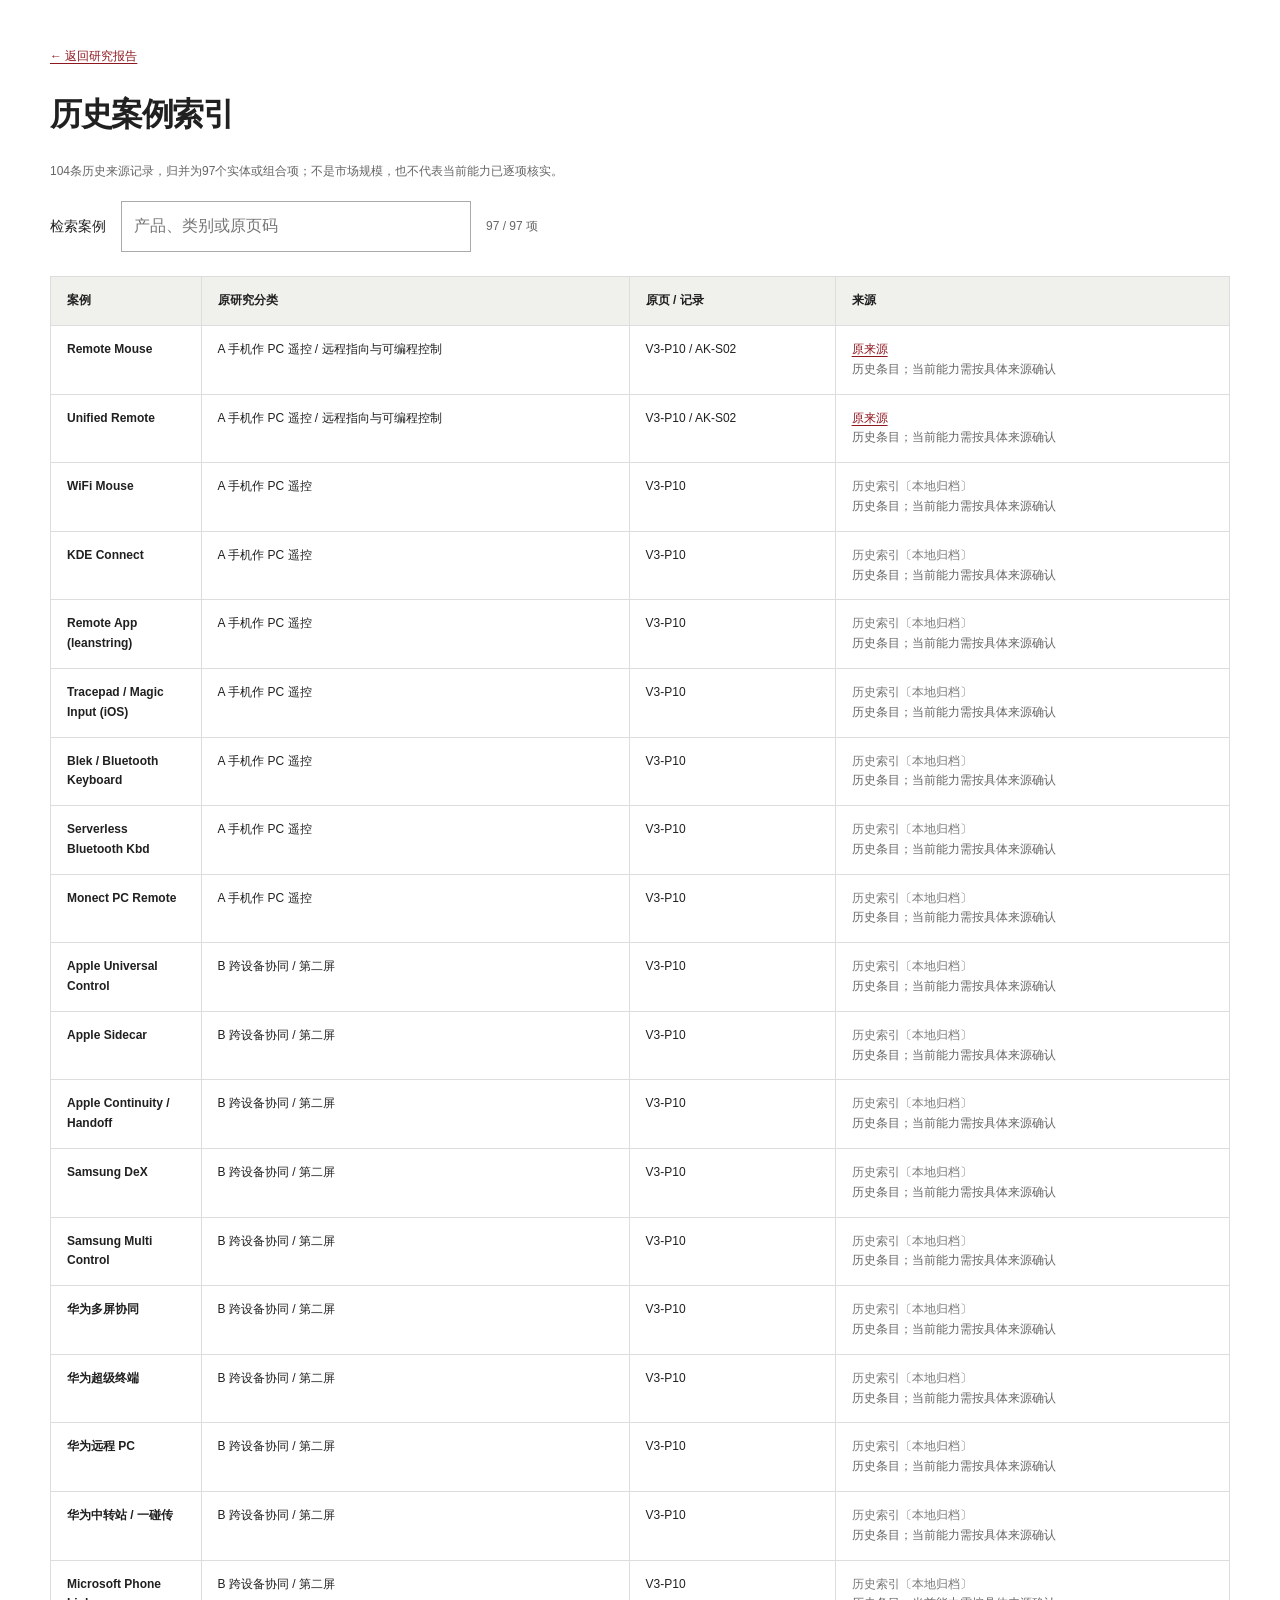
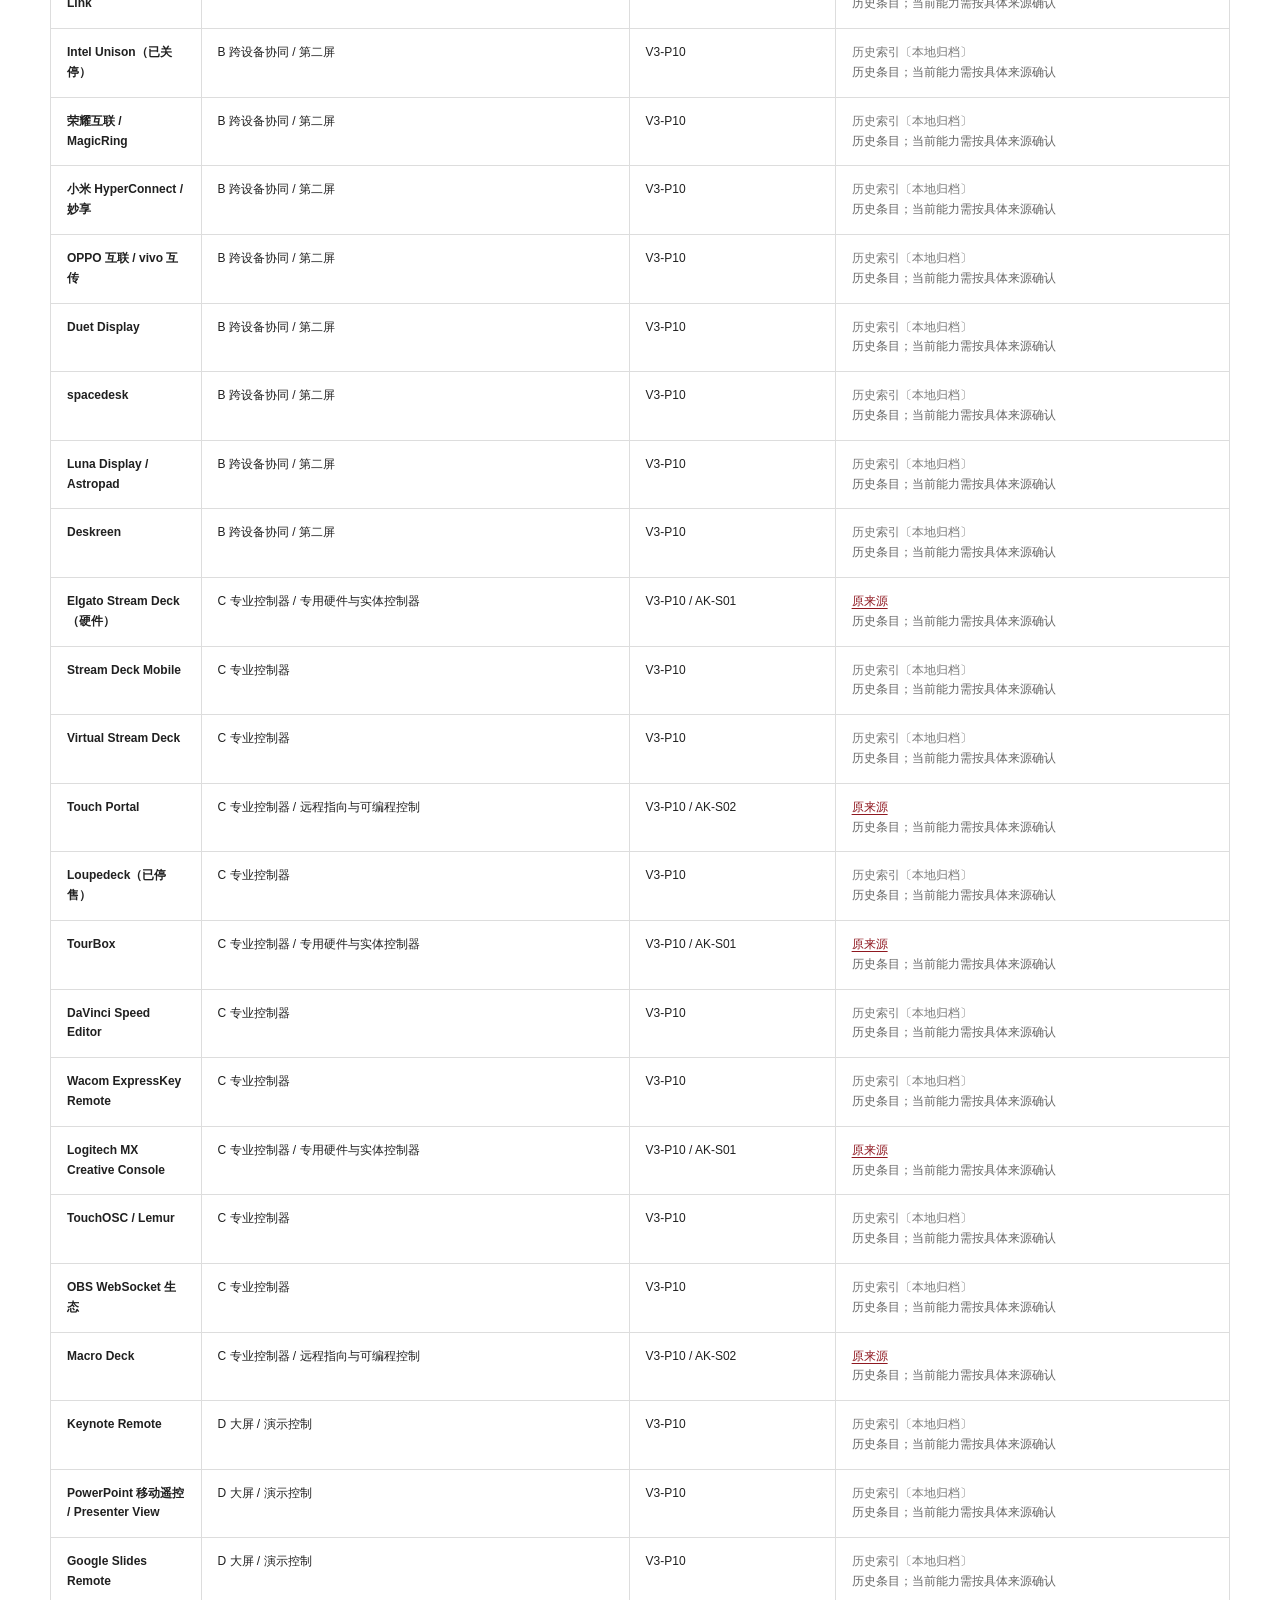
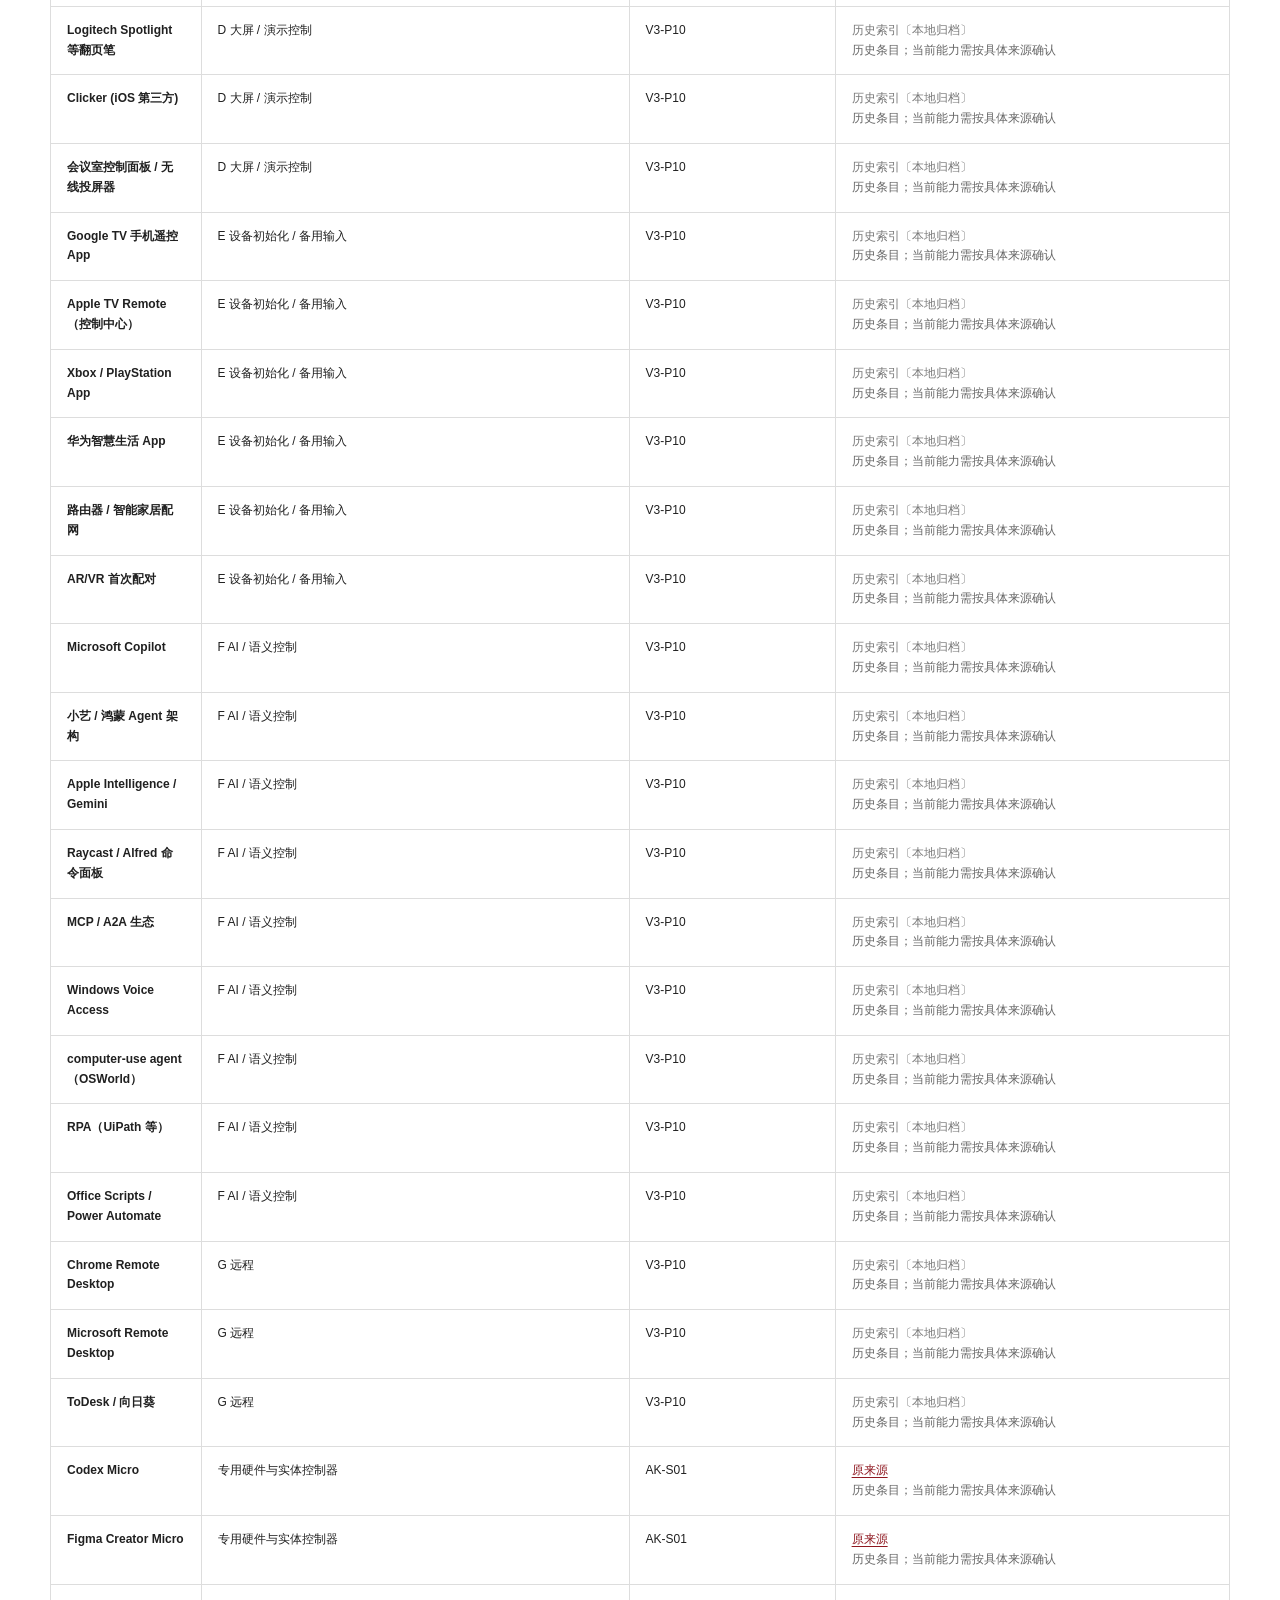
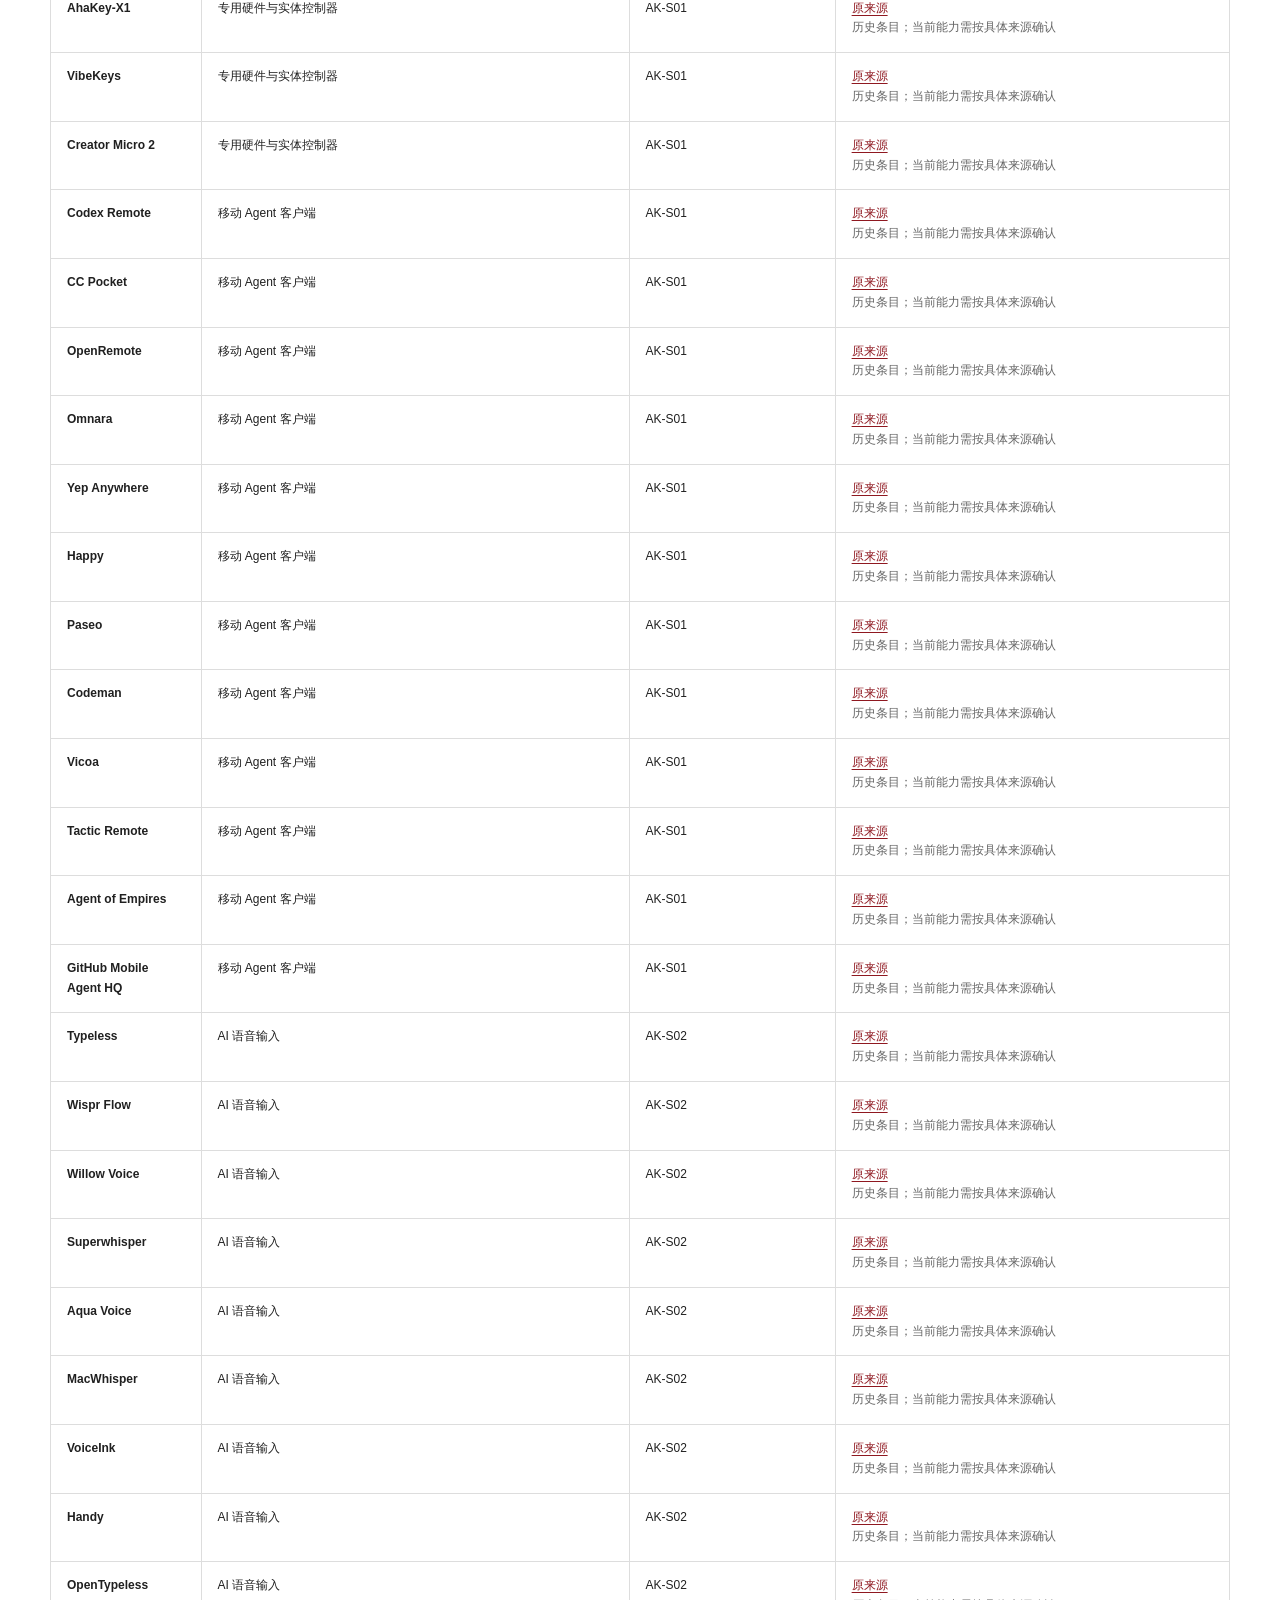
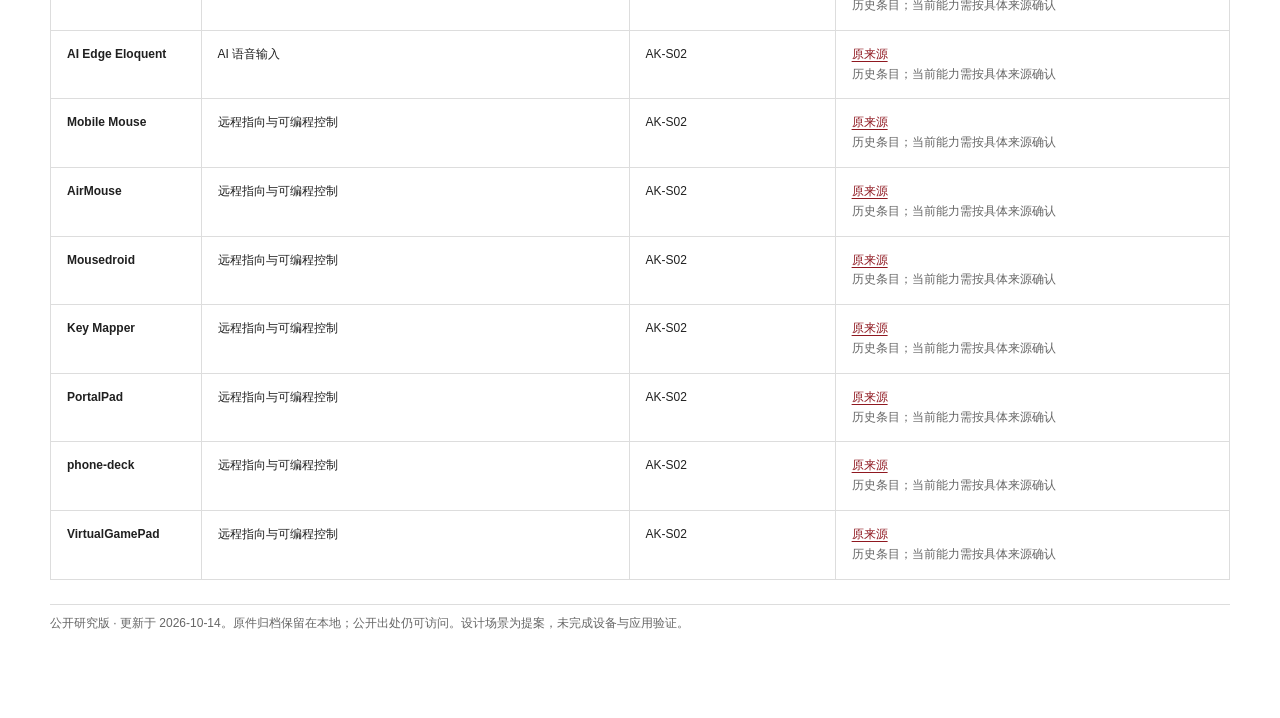
==== commit cddebe89: "Refine bilingual survey prose and reading layout" ====
--- a/site/historical-case-index.html
+++ b/site/historical-case-index.html
@@ -1,2 +1,2 @@
 <!DOCTYPE html>
-<html lang="zh-CN"><head><meta charset="utf-8"/><meta content="width=device-width,initial-scale=1" name="viewport"/><title>历史案例索引 · Mobile Input Agent</title><link href="assets/report.css?v=54802416762d" rel="stylesheet"/><link href="assets/consolidated.css?v=8af8627d2beb" rel="stylesheet"/><style>.local-archive-link{color:#777;overflow-wrap:anywhere}.public-edition-note{font-size:12px!important;color:#666;padding:8px 0;border-top:1px solid #ddd}</style></head><body><main class="wrap catalogue-page"><p class="reference-links"><a href="index.html#appendix">← 返回研究报告</a></p><h1>历史案例索引</h1><p class="small">104条历史来源记录，归并为97个实体或组合项；不是市场规模，也不代表当前能力已逐项核实。</p><div class="catalogue-tools"><label for="catalogue-search">检索案例</label><input id="catalogue-search" placeholder="产品、类别或原页码" type="search"/><output aria-live="polite" id="catalogue-count"></output></div><div id="catalogue"><div class="table-wrap"><table><thead><tr><th>案例</th><th>原研究分类</th><th>原页 / 记录</th><th>来源</th></tr></thead><tbody><tr><td>Remote Mouse</td><td>A 手机作 PC 遥控 / 远程指向与可编程控制</td><td>V3-P10 / AK-S02</td><td><a href="https://www.remotemouse.net/">原来源</a><br/><span class="small">历史条目；当前能力需按具体来源确认</span></td></tr><tr><td>Unified Remote</td><td>A 手机作 PC 遥控 / 远程指向与可编程控制</td><td>V3-P10 / AK-S02</td><td><a href="https://www.unifiedremote.com/">原来源</a><br/><span class="small">历史条目；当前能力需按具体来源确认</span></td></tr><tr><td>WiFi Mouse</td><td>A 手机作 PC 遥控</td><td>V3-P10</td><td><span class="local-archive-link" title="原始归档仅保留在本地，公开版不提供下载">历史索引〔本地归档〕</span><br/><span class="small">历史条目；当前能力需按具体来源确认</span></td></tr><tr><td>KDE Connect</td><td>A 手机作 PC 遥控</td><td>V3-P10</td><td><span class="local-archive-link" title="原始归档仅保留在本地，公开版不提供下载">历史索引〔本地归档〕</span><br/><span class="small">历史条目；当前能力需按具体来源确认</span></td></tr><tr><td>Remote App (leanstring)</td><td>A 手机作 PC 遥控</td><td>V3-P10</td><td><span class="local-archive-link" title="原始归档仅保留在本地，公开版不提供下载">历史索引〔本地归档〕</span><br/><span class="small">历史条目；当前能力需按具体来源确认</span></td></tr><tr><td>Tracepad / Magic Input (iOS)</td><td>A 手机作 PC 遥控</td><td>V3-P10</td><td><span class="local-archive-link" title="原始归档仅保留在本地，公开版不提供下载">历史索引〔本地归档〕</span><br/><span class="small">历史条目；当前能力需按具体来源确认</span></td></tr><tr><td>Blek / Bluetooth Keyboard</td><td>A 手机作 PC 遥控</td><td>V3-P10</td><td><span class="local-archive-link" title="原始归档仅保留在本地，公开版不提供下载">历史索引〔本地归档〕</span><br/><span class="small">历史条目；当前能力需按具体来源确认</span></td></tr><tr><td>Serverless Bluetooth Kbd</td><td>A 手机作 PC 遥控</td><td>V3-P10</td><td><span class="local-archive-link" title="原始归档仅保留在本地，公开版不提供下载">历史索引〔本地归档〕</span><br/><span class="small">历史条目；当前能力需按具体来源确认</span></td></tr><tr><td>Monect PC Remote</td><td>A 手机作 PC 遥控</td><td>V3-P10</td><td><span class="local-archive-link" title="原始归档仅保留在本地，公开版不提供下载">历史索引〔本地归档〕</span><br/><span class="small">历史条目；当前能力需按具体来源确认</span></td></tr><tr><td>Apple Universal Control</td><td>B 跨设备协同 / 第二屏</td><td>V3-P10</td><td><span class="local-archive-link" title="原始归档仅保留在本地，公开版不提供下载">历史索引〔本地归档〕</span><br/><span class="small">历史条目；当前能力需按具体来源确认</span></td></tr><tr><td>Apple Sidecar</td><td>B 跨设备协同 / 第二屏</td><td>V3-P10</td><td><span class="local-archive-link" title="原始归档仅保留在本地，公开版不提供下载">历史索引〔本地归档〕</span><br/><span class="small">历史条目；当前能力需按具体来源确认</span></td></tr><tr><td>Apple Continuity / Handoff</td><td>B 跨设备协同 / 第二屏</td><td>V3-P10</td><td><span class="local-archive-link" title="原始归档仅保留在本地，公开版不提供下载">历史索引〔本地归档〕</span><br/><span class="small">历史条目；当前能力需按具体来源确认</span></td></tr><tr><td>Samsung DeX</td><td>B 跨设备协同 / 第二屏</td><td>V3-P10</td><td><span class="local-archive-link" title="原始归档仅保留在本地，公开版不提供下载">历史索引〔本地归档〕</span><br/><span class="small">历史条目；当前能力需按具体来源确认</span></td></tr><tr><td>Samsung Multi Control</td><td>B 跨设备协同 / 第二屏</td><td>V3-P10</td><td><span class="local-archive-link" title="原始归档仅保留在本地，公开版不提供下载">历史索引〔本地归档〕</span><br/><span class="small">历史条目；当前能力需按具体来源确认</span></td></tr><tr><td>华为多屏协同</td><td>B 跨设备协同 / 第二屏</td><td>V3-P10</td><td><span class="local-archive-link" title="原始归档仅保留在本地，公开版不提供下载">历史索引〔本地归档〕</span><br/><span class="small">历史条目；当前能力需按具体来源确认</span></td></tr><tr><td>华为超级终端</td><td>B 跨设备协同 / 第二屏</td><td>V3-P10</td><td><span class="local-archive-link" title="原始归档仅保留在本地，公开版不提供下载">历史索引〔本地归档〕</span><br/><span class="small">历史条目；当前能力需按具体来源确认</span></td></tr><tr><td>华为远程 PC</td><td>B 跨设备协同 / 第二屏</td><td>V3-P10</td><td><span class="local-archive-link" title="原始归档仅保留在本地，公开版不提供下载">历史索引〔本地归档〕</span><br/><span class="small">历史条目；当前能力需按具体来源确认</span></td></tr><tr><td>华为中转站 / 一碰传</td><td>B 跨设备协同 / 第二屏</td><td>V3-P10</td><td><span class="local-archive-link" title="原始归档仅保留在本地，公开版不提供下载">历史索引〔本地归档〕</span><br/><span class="small">历史条目；当前能力需按具体来源确认</span></td></tr><tr><td>Microsoft Phone Link</td><td>B 跨设备协同 / 第二屏</td><td>V3-P10</td><td><span class="local-archive-link" title="原始归档仅保留在本地，公开版不提供下载">历史索引〔本地归档〕</span><br/><span class="small">历史条目；当前能力需按具体来源确认</span></td></tr><tr><td>Intel Unison（已关停）</td><td>B 跨设备协同 / 第二屏</td><td>V3-P10</td><td><span class="local-archive-link" title="原始归档仅保留在本地，公开版不提供下载">历史索引〔本地归档〕</span><br/><span class="small">历史条目；当前能力需按具体来源确认</span></td></tr><tr><td>荣耀互联 / MagicRing</td><td>B 跨设备协同 / 第二屏</td><td>V3-P10</td><td><span class="local-archive-link" title="原始归档仅保留在本地，公开版不提供下载">历史索引〔本地归档〕</span><br/><span class="small">历史条目；当前能力需按具体来源确认</span></td></tr><tr><td>小米 HyperConnect / 妙享</td><td>B 跨设备协同 / 第二屏</td><td>V3-P10</td><td><span class="local-archive-link" title="原始归档仅保留在本地，公开版不提供下载">历史索引〔本地归档〕</span><br/><span class="small">历史条目；当前能力需按具体来源确认</span></td></tr><tr><td>OPPO 互联 / vivo 互传</td><td>B 跨设备协同 / 第二屏</td><td>V3-P10</td><td><span class="local-archive-link" title="原始归档仅保留在本地，公开版不提供下载">历史索引〔本地归档〕</span><br/><span class="small">历史条目；当前能力需按具体来源确认</span></td></tr><tr><td>Duet Display</td><td>B 跨设备协同 / 第二屏</td><td>V3-P10</td><td><span class="local-archive-link" title="原始归档仅保留在本地，公开版不提供下载">历史索引〔本地归档〕</span><br/><span class="small">历史条目；当前能力需按具体来源确认</span></td></tr><tr><td>spacedesk</td><td>B 跨设备协同 / 第二屏</td><td>V3-P10</td><td><span class="local-archive-link" title="原始归档仅保留在本地，公开版不提供下载">历史索引〔本地归档〕</span><br/><span class="small">历史条目；当前能力需按具体来源确认</span></td></tr><tr><td>Luna Display / Astropad</td><td>B 跨设备协同 / 第二屏</td><td>V3-P10</td><td><span class="local-archive-link" title="原始归档仅保留在本地，公开版不提供下载">历史索引〔本地归档〕</span><br/><span class="small">历史条目；当前能力需按具体来源确认</span></td></tr><tr><td>Deskreen</td><td>B 跨设备协同 / 第二屏</td><td>V3-P10</td><td><span class="local-archive-link" title="原始归档仅保留在本地，公开版不提供下载">历史索引〔本地归档〕</span><br/><span class="small">历史条目；当前能力需按具体来源确认</span></td></tr><tr><td>Elgato Stream Deck（硬件）</td><td>C 专业控制器 / 专用硬件与实体控制器</td><td>V3-P10 / AK-S01</td><td><a href="https://www.elgato.com/us/en/p/stream-deck-plus">原来源</a><br/><span class="small">历史条目；当前能力需按具体来源确认</span></td></tr><tr><td>Stream Deck Mobile</td><td>C 专业控制器</td><td>V3-P10</td><td><span class="local-archive-link" title="原始归档仅保留在本地，公开版不提供下载">历史索引〔本地归档〕</span><br/><span class="small">历史条目；当前能力需按具体来源确认</span></td></tr><tr><td>Virtual Stream Deck</td><td>C 专业控制器</td><td>V3-P10</td><td><span class="local-archive-link" title="原始归档仅保留在本地，公开版不提供下载">历史索引〔本地归档〕</span><br/><span class="small">历史条目；当前能力需按具体来源确认</span></td></tr><tr><td>Touch Portal</td><td>C 专业控制器 / 远程指向与可编程控制</td><td>V3-P10 / AK-S02</td><td><a href="https://touchportal.com/">原来源</a><br/><span class="small">历史条目；当前能力需按具体来源确认</span></td></tr><tr><td>Loupedeck（已停售）</td><td>C 专业控制器</td><td>V3-P10</td><td><span class="local-archive-link" title="原始归档仅保留在本地，公开版不提供下载">历史索引〔本地归档〕</span><br/><span class="small">历史条目；当前能力需按具体来源确认</span></td></tr><tr><td>TourBox</td><td>C 专业控制器 / 专用硬件与实体控制器</td><td>V3-P10 / AK-S01</td><td><a href="https://www.tourboxtech.com/en/news/tourbox-elite-buying-guide.html">原来源</a><br/><span class="small">历史条目；当前能力需按具体来源确认</span></td></tr><tr><td>DaVinci Speed Editor</td><td>C 专业控制器</td><td>V3-P10</td><td><span class="local-archive-link" title="原始归档仅保留在本地，公开版不提供下载">历史索引〔本地归档〕</span><br/><span class="small">历史条目；当前能力需按具体来源确认</span></td></tr><tr><td>Wacom ExpressKey Remote</td><td>C 专业控制器</td><td>V3-P10</td><td><span class="local-archive-link" title="原始归档仅保留在本地，公开版不提供下载">历史索引〔本地归档〕</span><br/><span class="small">历史条目；当前能力需按具体来源确认</span></td></tr><tr><td>Logitech MX Creative Console</td><td>C 专业控制器 / 专用硬件与实体控制器</td><td>V3-P10 / AK-S01</td><td><a href="https://www.logitech.com/en-us/shop/p/buy-mx-creative-console.920-012660">原来源</a><br/><span class="small">历史条目；当前能力需按具体来源确认</span></td></tr><tr><td>TouchOSC / Lemur</td><td>C 专业控制器</td><td>V3-P10</td><td><span class="local-archive-link" title="原始归档仅保留在本地，公开版不提供下载">历史索引〔本地归档〕</span><br/><span class="small">历史条目；当前能力需按具体来源确认</span></td></tr><tr><td>OBS WebSocket 生态</td><td>C 专业控制器</td><td>V3-P10</td><td><span class="local-archive-link" title="原始归档仅保留在本地，公开版不提供下载">历史索引〔本地归档〕</span><br/><span class="small">历史条目；当前能力需按具体来源确认</span></td></tr><tr><td>Macro Deck</td><td>C 专业控制器 / 远程指向与可编程控制</td><td>V3-P10 / AK-S02</td><td><a href="https://github.com/Macro-Deck-App">原来源</a><br/><span class="small">历史条目；当前能力需按具体来源确认</span></td></tr><tr><td>Keynote Remote</td><td>D 大屏 / 演示控制</td><td>V3-P10</td><td><span class="local-archive-link" title="原始归档仅保留在本地，公开版不提供下载">历史索引〔本地归档〕</span><br/><span class="small">历史条目；当前能力需按具体来源确认</span></td></tr><tr><td>PowerPoint 移动遥控 / Presenter View</td><td>D 大屏 / 演示控制</td><td>V3-P10</td><td><span class="local-archive-link" title="原始归档仅保留在本地，公开版不提供下载">历史索引〔本地归档〕</span><br/><span class="small">历史条目；当前能力需按具体来源确认</span></td></tr><tr><td>Google Slides Remote</td><td>D 大屏 / 演示控制</td><td>V3-P10</td><td><span class="local-archive-link" title="原始归档仅保留在本地，公开版不提供下载">历史索引〔本地归档〕</span><br/><span class="small">历史条目；当前能力需按具体来源确认</span></td></tr><tr><td>Logitech Spotlight 等翻页笔</td><td>D 大屏 / 演示控制</td><td>V3-P10</td><td><span class="local-archive-link" title="原始归档仅保留在本地，公开版不提供下载">历史索引〔本地归档〕</span><br/><span class="small">历史条目；当前能力需按具体来源确认</span></td></tr><tr><td>Clicker (iOS 第三方)</td><td>D 大屏 / 演示控制</td><td>V3-P10</td><td><span class="local-archive-link" title="原始归档仅保留在本地，公开版不提供下载">历史索引〔本地归档〕</span><br/><span class="small">历史条目；当前能力需按具体来源确认</span></td></tr><tr><td>会议室控制面板 / 无线投屏器</td><td>D 大屏 / 演示控制</td><td>V3-P10</td><td><span class="local-archive-link" title="原始归档仅保留在本地，公开版不提供下载">历史索引〔本地归档〕</span><br/><span class="small">历史条目；当前能力需按具体来源确认</span></td></tr><tr><td>Google TV 手机遥控 App</td><td>E 设备初始化 / 备用输入</td><td>V3-P10</td><td><span class="local-archive-link" title="原始归档仅保留在本地，公开版不提供下载">历史索引〔本地归档〕</span><br/><span class="small">历史条目；当前能力需按具体来源确认</span></td></tr><tr><td>Apple TV Remote（控制中心）</td><td>E 设备初始化 / 备用输入</td><td>V3-P10</td><td><span class="local-archive-link" title="原始归档仅保留在本地，公开版不提供下载">历史索引〔本地归档〕</span><br/><span class="small">历史条目；当前能力需按具体来源确认</span></td></tr><tr><td>Xbox / PlayStation App</td><td>E 设备初始化 / 备用输入</td><td>V3-P10</td><td><span class="local-archive-link" title="原始归档仅保留在本地，公开版不提供下载">历史索引〔本地归档〕</span><br/><span class="small">历史条目；当前能力需按具体来源确认</span></td></tr><tr><td>华为智慧生活 App</td><td>E 设备初始化 / 备用输入</td><td>V3-P10</td><td><span class="local-archive-link" title="原始归档仅保留在本地，公开版不提供下载">历史索引〔本地归档〕</span><br/><span class="small">历史条目；当前能力需按具体来源确认</span></td></tr><tr><td>路由器 / 智能家居配网</td><td>E 设备初始化 / 备用输入</td><td>V3-P10</td><td><span class="local-archive-link" title="原始归档仅保留在本地，公开版不提供下载">历史索引〔本地归档〕</span><br/><span class="small">历史条目；当前能力需按具体来源确认</span></td></tr><tr><td>AR/VR 首次配对</td><td>E 设备初始化 / 备用输入</td><td>V3-P10</td><td><span class="local-archive-link" title="原始归档仅保留在本地，公开版不提供下载">历史索引〔本地归档〕</span><br/><span class="small">历史条目；当前能力需按具体来源确认</span></td></tr><tr><td>Microsoft Copilot</td><td>F AI / 语义控制</td><td>V3-P10</td><td><span class="local-archive-link" title="原始归档仅保留在本地，公开版不提供下载">历史索引〔本地归档〕</span><br/><span class="small">历史条目；当前能力需按具体来源确认</span></td></tr><tr><td>小艺 / 鸿蒙 Agent 架构</td><td>F AI / 语义控制</td><td>V3-P10</td><td><span class="local-archive-link" title="原始归档仅保留在本地，公开版不提供下载">历史索引〔本地归档〕</span><br/><span class="small">历史条目；当前能力需按具体来源确认</span></td></tr><tr><td>Apple Intelligence / Gemini</td><td>F AI / 语义控制</td><td>V3-P10</td><td><span class="local-archive-link" title="原始归档仅保留在本地，公开版不提供下载">历史索引〔本地归档〕</span><br/><span class="small">历史条目；当前能力需按具体来源确认</span></td></tr><tr><td>Raycast / Alfred 命令面板</td><td>F AI / 语义控制</td><td>V3-P10</td><td><span class="local-archive-link" title="原始归档仅保留在本地，公开版不提供下载">历史索引〔本地归档〕</span><br/><span class="small">历史条目；当前能力需按具体来源确认</span></td></tr><tr><td>MCP / A2A 生态</td><td>F AI / 语义控制</td><td>V3-P10</td><td><span class="local-archive-link" title="原始归档仅保留在本地，公开版不提供下载">历史索引〔本地归档〕</span><br/><span class="small">历史条目；当前能力需按具体来源确认</span></td></tr><tr><td>Windows Voice Access</td><td>F AI / 语义控制</td><td>V3-P10</td><td><span class="local-archive-link" title="原始归档仅保留在本地，公开版不提供下载">历史索引〔本地归档〕</span><br/><span class="small">历史条目；当前能力需按具体来源确认</span></td></tr><tr><td>computer-use agent（OSWorld）</td><td>F AI / 语义控制</td><td>V3-P10</td><td><span class="local-archive-link" title="原始归档仅保留在本地，公开版不提供下载">历史索引〔本地归档〕</span><br/><span class="small">历史条目；当前能力需按具体来源确认</span></td></tr><tr><td>RPA（UiPath 等）</td><td>F AI / 语义控制</td><td>V3-P10</td><td><span class="local-archive-link" title="原始归档仅保留在本地，公开版不提供下载">历史索引〔本地归档〕</span><br/><span class="small">历史条目；当前能力需按具体来源确认</span></td></tr><tr><td>Office Scripts / Power Automate</td><td>F AI / 语义控制</td><td>V3-P10</td><td><span class="local-archive-link" title="原始归档仅保留在本地，公开版不提供下载">历史索引〔本地归档〕</span><br/><span class="small">历史条目；当前能力需按具体来源确认</span></td></tr><tr><td>Chrome Remote Desktop</td><td>G 远程</td><td>V3-P10</td><td><span class="local-archive-link" title="原始归档仅保留在本地，公开版不提供下载">历史索引〔本地归档〕</span><br/><span class="small">历史条目；当前能力需按具体来源确认</span></td></tr><tr><td>Microsoft Remote Desktop</td><td>G 远程</td><td>V3-P10</td><td><span class="local-archive-link" title="原始归档仅保留在本地，公开版不提供下载">历史索引〔本地归档〕</span><br/><span class="small">历史条目；当前能力需按具体来源确认</span></td></tr><tr><td>ToDesk / 向日葵</td><td>G 远程</td><td>V3-P10</td><td><span class="local-archive-link" title="原始归档仅保留在本地，公开版不提供下载">历史索引〔本地归档〕</span><br/><span class="small">历史条目；当前能力需按具体来源确认</span></td></tr><tr><td>Codex Micro</td><td>专用硬件与实体控制器</td><td>AK-S01</td><td><a href="https://www.theverge.com/ai-artificial-intelligence/959174/openai-codex-hardware-work-louder">原来源</a><br/><span class="small">历史条目；当前能力需按具体来源确认</span></td></tr><tr><td>Figma Creator Micro</td><td>专用硬件与实体控制器</td><td>AK-S01</td><td><a href="https://www.figma.com/blog/figma-work-louder-custom-keyboard/">原来源</a><br/><span class="small">历史条目；当前能力需按具体来源确认</span></td></tr><tr><td>AhaKey-X1</td><td>专用硬件与实体控制器</td><td>AK-S01</td><td><a href="https://ahakey.com/">原来源</a><br/><span class="small">历史条目；当前能力需按具体来源确认</span></td></tr><tr><td>VibeKeys</td><td>专用硬件与实体控制器</td><td>AK-S01</td><td><a href="https://vibekeys.dev/">原来源</a><br/><span class="small">历史条目；当前能力需按具体来源确认</span></td></tr><tr><td>Creator Micro 2</td><td>专用硬件与实体控制器</td><td>AK-S01</td><td><a href="https://worklouder.cc/creator-micro-2">原来源</a><br/><span class="small">历史条目；当前能力需按具体来源确认</span></td></tr><tr><td>Codex Remote</td><td>移动 Agent 客户端</td><td>AK-S01</td><td><a href="https://openai.com/index/work-with-codex-from-anywhere/">原来源</a><br/><span class="small">历史条目；当前能力需按具体来源确认</span></td></tr><tr><td>CC Pocket</td><td>移动 Agent 客户端</td><td>AK-S01</td><td><a href="https://github.com/K9i-0/ccpocket">原来源</a><br/><span class="small">历史条目；当前能力需按具体来源确认</span></td></tr><tr><td>OpenRemote</td><td>移动 Agent 客户端</td><td>AK-S01</td><td><a href="https://www.tryopenremote.com/">原来源</a><br/><span class="small">历史条目；当前能力需按具体来源确认</span></td></tr><tr><td>Omnara</td><td>移动 Agent 客户端</td><td>AK-S01</td><td><a href="https://www.omnara.co/">原来源</a><br/><span class="small">历史条目；当前能力需按具体来源确认</span></td></tr><tr><td>Yep Anywhere</td><td>移动 Agent 客户端</td><td>AK-S01</td><td><a href="https://github.com/kzahel/yepanywhere">原来源</a><br/><span class="small">历史条目；当前能力需按具体来源确认</span></td></tr><tr><td>Happy</td><td>移动 Agent 客户端</td><td>AK-S01</td><td><a href="https://github.com/slopus/happy">原来源</a><br/><span class="small">历史条目；当前能力需按具体来源确认</span></td></tr><tr><td>Paseo</td><td>移动 Agent 客户端</td><td>AK-S01</td><td><a href="https://github.com/getpaseo/paseo">原来源</a><br/><span class="small">历史条目；当前能力需按具体来源确认</span></td></tr><tr><td>Codeman</td><td>移动 Agent 客户端</td><td>AK-S01</td><td><a href="https://github.com/Ark0N/Codeman">原来源</a><br/><span class="small">历史条目；当前能力需按具体来源确认</span></td></tr><tr><td>Vicoa</td><td>移动 Agent 客户端</td><td>AK-S01</td><td><a href="https://vicoa.ai/docs/getting-started">原来源</a><br/><span class="small">历史条目；当前能力需按具体来源确认</span></td></tr><tr><td>Tactic Remote</td><td>移动 Agent 客户端</td><td>AK-S01</td><td><a href="https://www.clauderc.com/">原来源</a><br/><span class="small">历史条目；当前能力需按具体来源确认</span></td></tr><tr><td>Agent of Empires</td><td>移动 Agent 客户端</td><td>AK-S01</td><td><a href="https://github.com/njbrake/agent-of-empires">原来源</a><br/><span class="small">历史条目；当前能力需按具体来源确认</span></td></tr><tr><td>GitHub Mobile Agent HQ</td><td>移动 Agent 客户端</td><td>AK-S01</td><td><a href="https://github.blog/changelog/2026-02-04-claude-and-codex-are-now-available-in-public-preview-on-github/">原来源</a><br/><span class="small">历史条目；当前能力需按具体来源确认</span></td></tr><tr><td>Typeless</td><td>AI 语音输入</td><td>AK-S02</td><td><a href="https://play.google.com/store/apps/details?id=com.typeless.mobile">原来源</a><br/><span class="small">历史条目；当前能力需按具体来源确认</span></td></tr><tr><td>Wispr Flow</td><td>AI 语音输入</td><td>AK-S02</td><td><a href="https://wisprflow.ai/">原来源</a><br/><span class="small">历史条目；当前能力需按具体来源确认</span></td></tr><tr><td>Willow Voice</td><td>AI 语音输入</td><td>AK-S02</td><td><a href="https://willowvoice.com/">原来源</a><br/><span class="small">历史条目；当前能力需按具体来源确认</span></td></tr><tr><td>Superwhisper</td><td>AI 语音输入</td><td>AK-S02</td><td><a href="https://superwhisper.com/docs/get-started/introduction">原来源</a><br/><span class="small">历史条目；当前能力需按具体来源确认</span></td></tr><tr><td>Aqua Voice</td><td>AI 语音输入</td><td>AK-S02</td><td><a href="https://aquavoice.com/guide">原来源</a><br/><span class="small">历史条目；当前能力需按具体来源确认</span></td></tr><tr><td>MacWhisper</td><td>AI 语音输入</td><td>AK-S02</td><td><a href="https://www.macwhisper.com/">原来源</a><br/><span class="small">历史条目；当前能力需按具体来源确认</span></td></tr><tr><td>VoiceInk</td><td>AI 语音输入</td><td>AK-S02</td><td><a href="https://github.com/Beingpax/VoiceInk">原来源</a><br/><span class="small">历史条目；当前能力需按具体来源确认</span></td></tr><tr><td>Handy</td><td>AI 语音输入</td><td>AK-S02</td><td><a href="https://github.com/cjpais/Handy">原来源</a><br/><span class="small">历史条目；当前能力需按具体来源确认</span></td></tr><tr><td>OpenTypeless</td><td>AI 语音输入</td><td>AK-S02</td><td><a href="https://www.opentypeless.com/">原来源</a><br/><span class="small">历史条目；当前能力需按具体来源确认</span></td></tr><tr><td>AI Edge Eloquent</td><td>AI 语音输入</td><td>AK-S02</td><td><a href="https://github.com/google-ai-edge/ai-edge-eloquent">原来源</a><br/><span class="small">历史条目；当前能力需按具体来源确认</span></td></tr><tr><td>Mobile Mouse</td><td>远程指向与可编程控制</td><td>AK-S02</td><td><a href="https://mobilemouse.com/">原来源</a><br/><span class="small">历史条目；当前能力需按具体来源确认</span></td></tr><tr><td>AirMouse</td><td>远程指向与可编程控制</td><td>AK-S02</td><td><a href="https://airmouse.avinashhq.com/">原来源</a><br/><span class="small">历史条目；当前能力需按具体来源确认</span></td></tr><tr><td>Mousedroid</td><td>远程指向与可编程控制</td><td>AK-S02</td><td><a href="https://github.com/darusc/Mousedroid">原来源</a><br/><span class="small">历史条目；当前能力需按具体来源确认</span></td></tr><tr><td>Key Mapper</td><td>远程指向与可编程控制</td><td>AK-S02</td><td><a href="https://github.com/keymapperorg/KeyMapper">原来源</a><br/><span class="small">历史条目；当前能力需按具体来源确认</span></td></tr><tr><td>PortalPad</td><td>远程指向与可编程控制</td><td>AK-S02</td><td><a href="https://www.reddit.com/r/Xreal/comments/1uef8it/portalpad_trackpad_remote_for_external_displays/">原来源</a><br/><span class="small">历史条目；当前能力需按具体来源确认</span></td></tr><tr><td>phone-deck</td><td>远程指向与可编程控制</td><td>AK-S02</td><td><a href="https://www.reddit.com/r/hyprland/comments/1urc2sj/i_turned_a_spare_phone_into_a_control_deck_remote/">原来源</a><br/><span class="small">历史条目；当前能力需按具体来源确认</span></td></tr><tr><td>VirtualGamePad</td><td>远程指向与可编程控制</td><td>AK-S02</td><td><a href="https://github.com/MarshallOfSound/VirtualGamePad">原来源</a><br/><span class="small">历史条目；当前能力需按具体来源确认</span></td></tr></tbody></table></div></div><p class="public-edition-note">公开研究版 · 更新于 2026-10-09。原件归档保留在本地；公开出处仍可访问。设计场景为提案，未完成设备与应用验证。</p></main><script>const input=document.querySelector('#catalogue-search'),rows=[...document.querySelectorAll('#catalogue tbody tr')],out=document.querySelector('#catalogue-count');function filter(){let n=0;const q=input.value.trim().toLocaleLowerCase();rows.forEach(r=>{r.hidden=!r.textContent.toLocaleLowerCase().includes(q);if(!r.hidden)n++});out.textContent=n+' / '+rows.length+' 项'}input.addEventListener('input',filter);filter();</script></body></html>+<html lang="zh-CN"><head><meta charset="utf-8"/><meta content="width=device-width,initial-scale=1" name="viewport"/><title>历史案例索引 · Mobile Input Agent</title><link href="assets/report.css?v=54802416762d" rel="stylesheet"/><link href="assets/consolidated.css?v=8af8627d2beb" rel="stylesheet"/><style>.local-archive-link{color:#777;overflow-wrap:anywhere}.public-edition-note{font-size:12px!important;color:#666;padding:8px 0;border-top:1px solid #ddd}</style></head><body><main class="wrap catalogue-page"><p class="reference-links"><a href="index.html#appendix">← 返回研究报告</a></p><h1>历史案例索引</h1><p class="small">104条历史来源记录，归并为97个实体或组合项；不是市场规模，也不代表当前能力已逐项核实。</p><div class="catalogue-tools"><label for="catalogue-search">检索案例</label><input id="catalogue-search" placeholder="产品、类别或原页码" type="search"/><output aria-live="polite" id="catalogue-count"></output></div><div id="catalogue"><div class="table-wrap"><table><thead><tr><th>案例</th><th>原研究分类</th><th>原页 / 记录</th><th>来源</th></tr></thead><tbody><tr><td>Remote Mouse</td><td>A 手机作 PC 遥控 / 远程指向与可编程控制</td><td>V3-P10 / AK-S02</td><td><a href="https://www.remotemouse.net/">原来源</a><br/><span class="small">历史条目；当前能力需按具体来源确认</span></td></tr><tr><td>Unified Remote</td><td>A 手机作 PC 遥控 / 远程指向与可编程控制</td><td>V3-P10 / AK-S02</td><td><a href="https://www.unifiedremote.com/">原来源</a><br/><span class="small">历史条目；当前能力需按具体来源确认</span></td></tr><tr><td>WiFi Mouse</td><td>A 手机作 PC 遥控</td><td>V3-P10</td><td><span class="local-archive-link" title="原始归档仅保留在本地，公开版不提供下载">历史索引〔本地归档〕</span><br/><span class="small">历史条目；当前能力需按具体来源确认</span></td></tr><tr><td>KDE Connect</td><td>A 手机作 PC 遥控</td><td>V3-P10</td><td><span class="local-archive-link" title="原始归档仅保留在本地，公开版不提供下载">历史索引〔本地归档〕</span><br/><span class="small">历史条目；当前能力需按具体来源确认</span></td></tr><tr><td>Remote App (leanstring)</td><td>A 手机作 PC 遥控</td><td>V3-P10</td><td><span class="local-archive-link" title="原始归档仅保留在本地，公开版不提供下载">历史索引〔本地归档〕</span><br/><span class="small">历史条目；当前能力需按具体来源确认</span></td></tr><tr><td>Tracepad / Magic Input (iOS)</td><td>A 手机作 PC 遥控</td><td>V3-P10</td><td><span class="local-archive-link" title="原始归档仅保留在本地，公开版不提供下载">历史索引〔本地归档〕</span><br/><span class="small">历史条目；当前能力需按具体来源确认</span></td></tr><tr><td>Blek / Bluetooth Keyboard</td><td>A 手机作 PC 遥控</td><td>V3-P10</td><td><span class="local-archive-link" title="原始归档仅保留在本地，公开版不提供下载">历史索引〔本地归档〕</span><br/><span class="small">历史条目；当前能力需按具体来源确认</span></td></tr><tr><td>Serverless Bluetooth Kbd</td><td>A 手机作 PC 遥控</td><td>V3-P10</td><td><span class="local-archive-link" title="原始归档仅保留在本地，公开版不提供下载">历史索引〔本地归档〕</span><br/><span class="small">历史条目；当前能力需按具体来源确认</span></td></tr><tr><td>Monect PC Remote</td><td>A 手机作 PC 遥控</td><td>V3-P10</td><td><span class="local-archive-link" title="原始归档仅保留在本地，公开版不提供下载">历史索引〔本地归档〕</span><br/><span class="small">历史条目；当前能力需按具体来源确认</span></td></tr><tr><td>Apple Universal Control</td><td>B 跨设备协同 / 第二屏</td><td>V3-P10</td><td><span class="local-archive-link" title="原始归档仅保留在本地，公开版不提供下载">历史索引〔本地归档〕</span><br/><span class="small">历史条目；当前能力需按具体来源确认</span></td></tr><tr><td>Apple Sidecar</td><td>B 跨设备协同 / 第二屏</td><td>V3-P10</td><td><span class="local-archive-link" title="原始归档仅保留在本地，公开版不提供下载">历史索引〔本地归档〕</span><br/><span class="small">历史条目；当前能力需按具体来源确认</span></td></tr><tr><td>Apple Continuity / Handoff</td><td>B 跨设备协同 / 第二屏</td><td>V3-P10</td><td><span class="local-archive-link" title="原始归档仅保留在本地，公开版不提供下载">历史索引〔本地归档〕</span><br/><span class="small">历史条目；当前能力需按具体来源确认</span></td></tr><tr><td>Samsung DeX</td><td>B 跨设备协同 / 第二屏</td><td>V3-P10</td><td><span class="local-archive-link" title="原始归档仅保留在本地，公开版不提供下载">历史索引〔本地归档〕</span><br/><span class="small">历史条目；当前能力需按具体来源确认</span></td></tr><tr><td>Samsung Multi Control</td><td>B 跨设备协同 / 第二屏</td><td>V3-P10</td><td><span class="local-archive-link" title="原始归档仅保留在本地，公开版不提供下载">历史索引〔本地归档〕</span><br/><span class="small">历史条目；当前能力需按具体来源确认</span></td></tr><tr><td>华为多屏协同</td><td>B 跨设备协同 / 第二屏</td><td>V3-P10</td><td><span class="local-archive-link" title="原始归档仅保留在本地，公开版不提供下载">历史索引〔本地归档〕</span><br/><span class="small">历史条目；当前能力需按具体来源确认</span></td></tr><tr><td>华为超级终端</td><td>B 跨设备协同 / 第二屏</td><td>V3-P10</td><td><span class="local-archive-link" title="原始归档仅保留在本地，公开版不提供下载">历史索引〔本地归档〕</span><br/><span class="small">历史条目；当前能力需按具体来源确认</span></td></tr><tr><td>华为远程 PC</td><td>B 跨设备协同 / 第二屏</td><td>V3-P10</td><td><span class="local-archive-link" title="原始归档仅保留在本地，公开版不提供下载">历史索引〔本地归档〕</span><br/><span class="small">历史条目；当前能力需按具体来源确认</span></td></tr><tr><td>华为中转站 / 一碰传</td><td>B 跨设备协同 / 第二屏</td><td>V3-P10</td><td><span class="local-archive-link" title="原始归档仅保留在本地，公开版不提供下载">历史索引〔本地归档〕</span><br/><span class="small">历史条目；当前能力需按具体来源确认</span></td></tr><tr><td>Microsoft Phone Link</td><td>B 跨设备协同 / 第二屏</td><td>V3-P10</td><td><span class="local-archive-link" title="原始归档仅保留在本地，公开版不提供下载">历史索引〔本地归档〕</span><br/><span class="small">历史条目；当前能力需按具体来源确认</span></td></tr><tr><td>Intel Unison（已关停）</td><td>B 跨设备协同 / 第二屏</td><td>V3-P10</td><td><span class="local-archive-link" title="原始归档仅保留在本地，公开版不提供下载">历史索引〔本地归档〕</span><br/><span class="small">历史条目；当前能力需按具体来源确认</span></td></tr><tr><td>荣耀互联 / MagicRing</td><td>B 跨设备协同 / 第二屏</td><td>V3-P10</td><td><span class="local-archive-link" title="原始归档仅保留在本地，公开版不提供下载">历史索引〔本地归档〕</span><br/><span class="small">历史条目；当前能力需按具体来源确认</span></td></tr><tr><td>小米 HyperConnect / 妙享</td><td>B 跨设备协同 / 第二屏</td><td>V3-P10</td><td><span class="local-archive-link" title="原始归档仅保留在本地，公开版不提供下载">历史索引〔本地归档〕</span><br/><span class="small">历史条目；当前能力需按具体来源确认</span></td></tr><tr><td>OPPO 互联 / vivo 互传</td><td>B 跨设备协同 / 第二屏</td><td>V3-P10</td><td><span class="local-archive-link" title="原始归档仅保留在本地，公开版不提供下载">历史索引〔本地归档〕</span><br/><span class="small">历史条目；当前能力需按具体来源确认</span></td></tr><tr><td>Duet Display</td><td>B 跨设备协同 / 第二屏</td><td>V3-P10</td><td><span class="local-archive-link" title="原始归档仅保留在本地，公开版不提供下载">历史索引〔本地归档〕</span><br/><span class="small">历史条目；当前能力需按具体来源确认</span></td></tr><tr><td>spacedesk</td><td>B 跨设备协同 / 第二屏</td><td>V3-P10</td><td><span class="local-archive-link" title="原始归档仅保留在本地，公开版不提供下载">历史索引〔本地归档〕</span><br/><span class="small">历史条目；当前能力需按具体来源确认</span></td></tr><tr><td>Luna Display / Astropad</td><td>B 跨设备协同 / 第二屏</td><td>V3-P10</td><td><span class="local-archive-link" title="原始归档仅保留在本地，公开版不提供下载">历史索引〔本地归档〕</span><br/><span class="small">历史条目；当前能力需按具体来源确认</span></td></tr><tr><td>Deskreen</td><td>B 跨设备协同 / 第二屏</td><td>V3-P10</td><td><span class="local-archive-link" title="原始归档仅保留在本地，公开版不提供下载">历史索引〔本地归档〕</span><br/><span class="small">历史条目；当前能力需按具体来源确认</span></td></tr><tr><td>Elgato Stream Deck（硬件）</td><td>C 专业控制器 / 专用硬件与实体控制器</td><td>V3-P10 / AK-S01</td><td><a href="https://www.elgato.com/us/en/p/stream-deck-plus">原来源</a><br/><span class="small">历史条目；当前能力需按具体来源确认</span></td></tr><tr><td>Stream Deck Mobile</td><td>C 专业控制器</td><td>V3-P10</td><td><span class="local-archive-link" title="原始归档仅保留在本地，公开版不提供下载">历史索引〔本地归档〕</span><br/><span class="small">历史条目；当前能力需按具体来源确认</span></td></tr><tr><td>Virtual Stream Deck</td><td>C 专业控制器</td><td>V3-P10</td><td><span class="local-archive-link" title="原始归档仅保留在本地，公开版不提供下载">历史索引〔本地归档〕</span><br/><span class="small">历史条目；当前能力需按具体来源确认</span></td></tr><tr><td>Touch Portal</td><td>C 专业控制器 / 远程指向与可编程控制</td><td>V3-P10 / AK-S02</td><td><a href="https://touchportal.com/">原来源</a><br/><span class="small">历史条目；当前能力需按具体来源确认</span></td></tr><tr><td>Loupedeck（已停售）</td><td>C 专业控制器</td><td>V3-P10</td><td><span class="local-archive-link" title="原始归档仅保留在本地，公开版不提供下载">历史索引〔本地归档〕</span><br/><span class="small">历史条目；当前能力需按具体来源确认</span></td></tr><tr><td>TourBox</td><td>C 专业控制器 / 专用硬件与实体控制器</td><td>V3-P10 / AK-S01</td><td><a href="https://www.tourboxtech.com/en/news/tourbox-elite-buying-guide.html">原来源</a><br/><span class="small">历史条目；当前能力需按具体来源确认</span></td></tr><tr><td>DaVinci Speed Editor</td><td>C 专业控制器</td><td>V3-P10</td><td><span class="local-archive-link" title="原始归档仅保留在本地，公开版不提供下载">历史索引〔本地归档〕</span><br/><span class="small">历史条目；当前能力需按具体来源确认</span></td></tr><tr><td>Wacom ExpressKey Remote</td><td>C 专业控制器</td><td>V3-P10</td><td><span class="local-archive-link" title="原始归档仅保留在本地，公开版不提供下载">历史索引〔本地归档〕</span><br/><span class="small">历史条目；当前能力需按具体来源确认</span></td></tr><tr><td>Logitech MX Creative Console</td><td>C 专业控制器 / 专用硬件与实体控制器</td><td>V3-P10 / AK-S01</td><td><a href="https://www.logitech.com/en-us/shop/p/buy-mx-creative-console.920-012660">原来源</a><br/><span class="small">历史条目；当前能力需按具体来源确认</span></td></tr><tr><td>TouchOSC / Lemur</td><td>C 专业控制器</td><td>V3-P10</td><td><span class="local-archive-link" title="原始归档仅保留在本地，公开版不提供下载">历史索引〔本地归档〕</span><br/><span class="small">历史条目；当前能力需按具体来源确认</span></td></tr><tr><td>OBS WebSocket 生态</td><td>C 专业控制器</td><td>V3-P10</td><td><span class="local-archive-link" title="原始归档仅保留在本地，公开版不提供下载">历史索引〔本地归档〕</span><br/><span class="small">历史条目；当前能力需按具体来源确认</span></td></tr><tr><td>Macro Deck</td><td>C 专业控制器 / 远程指向与可编程控制</td><td>V3-P10 / AK-S02</td><td><a href="https://github.com/Macro-Deck-App">原来源</a><br/><span class="small">历史条目；当前能力需按具体来源确认</span></td></tr><tr><td>Keynote Remote</td><td>D 大屏 / 演示控制</td><td>V3-P10</td><td><span class="local-archive-link" title="原始归档仅保留在本地，公开版不提供下载">历史索引〔本地归档〕</span><br/><span class="small">历史条目；当前能力需按具体来源确认</span></td></tr><tr><td>PowerPoint 移动遥控 / Presenter View</td><td>D 大屏 / 演示控制</td><td>V3-P10</td><td><span class="local-archive-link" title="原始归档仅保留在本地，公开版不提供下载">历史索引〔本地归档〕</span><br/><span class="small">历史条目；当前能力需按具体来源确认</span></td></tr><tr><td>Google Slides Remote</td><td>D 大屏 / 演示控制</td><td>V3-P10</td><td><span class="local-archive-link" title="原始归档仅保留在本地，公开版不提供下载">历史索引〔本地归档〕</span><br/><span class="small">历史条目；当前能力需按具体来源确认</span></td></tr><tr><td>Logitech Spotlight 等翻页笔</td><td>D 大屏 / 演示控制</td><td>V3-P10</td><td><span class="local-archive-link" title="原始归档仅保留在本地，公开版不提供下载">历史索引〔本地归档〕</span><br/><span class="small">历史条目；当前能力需按具体来源确认</span></td></tr><tr><td>Clicker (iOS 第三方)</td><td>D 大屏 / 演示控制</td><td>V3-P10</td><td><span class="local-archive-link" title="原始归档仅保留在本地，公开版不提供下载">历史索引〔本地归档〕</span><br/><span class="small">历史条目；当前能力需按具体来源确认</span></td></tr><tr><td>会议室控制面板 / 无线投屏器</td><td>D 大屏 / 演示控制</td><td>V3-P10</td><td><span class="local-archive-link" title="原始归档仅保留在本地，公开版不提供下载">历史索引〔本地归档〕</span><br/><span class="small">历史条目；当前能力需按具体来源确认</span></td></tr><tr><td>Google TV 手机遥控 App</td><td>E 设备初始化 / 备用输入</td><td>V3-P10</td><td><span class="local-archive-link" title="原始归档仅保留在本地，公开版不提供下载">历史索引〔本地归档〕</span><br/><span class="small">历史条目；当前能力需按具体来源确认</span></td></tr><tr><td>Apple TV Remote（控制中心）</td><td>E 设备初始化 / 备用输入</td><td>V3-P10</td><td><span class="local-archive-link" title="原始归档仅保留在本地，公开版不提供下载">历史索引〔本地归档〕</span><br/><span class="small">历史条目；当前能力需按具体来源确认</span></td></tr><tr><td>Xbox / PlayStation App</td><td>E 设备初始化 / 备用输入</td><td>V3-P10</td><td><span class="local-archive-link" title="原始归档仅保留在本地，公开版不提供下载">历史索引〔本地归档〕</span><br/><span class="small">历史条目；当前能力需按具体来源确认</span></td></tr><tr><td>华为智慧生活 App</td><td>E 设备初始化 / 备用输入</td><td>V3-P10</td><td><span class="local-archive-link" title="原始归档仅保留在本地，公开版不提供下载">历史索引〔本地归档〕</span><br/><span class="small">历史条目；当前能力需按具体来源确认</span></td></tr><tr><td>路由器 / 智能家居配网</td><td>E 设备初始化 / 备用输入</td><td>V3-P10</td><td><span class="local-archive-link" title="原始归档仅保留在本地，公开版不提供下载">历史索引〔本地归档〕</span><br/><span class="small">历史条目；当前能力需按具体来源确认</span></td></tr><tr><td>AR/VR 首次配对</td><td>E 设备初始化 / 备用输入</td><td>V3-P10</td><td><span class="local-archive-link" title="原始归档仅保留在本地，公开版不提供下载">历史索引〔本地归档〕</span><br/><span class="small">历史条目；当前能力需按具体来源确认</span></td></tr><tr><td>Microsoft Copilot</td><td>F AI / 语义控制</td><td>V3-P10</td><td><span class="local-archive-link" title="原始归档仅保留在本地，公开版不提供下载">历史索引〔本地归档〕</span><br/><span class="small">历史条目；当前能力需按具体来源确认</span></td></tr><tr><td>小艺 / 鸿蒙 Agent 架构</td><td>F AI / 语义控制</td><td>V3-P10</td><td><span class="local-archive-link" title="原始归档仅保留在本地，公开版不提供下载">历史索引〔本地归档〕</span><br/><span class="small">历史条目；当前能力需按具体来源确认</span></td></tr><tr><td>Apple Intelligence / Gemini</td><td>F AI / 语义控制</td><td>V3-P10</td><td><span class="local-archive-link" title="原始归档仅保留在本地，公开版不提供下载">历史索引〔本地归档〕</span><br/><span class="small">历史条目；当前能力需按具体来源确认</span></td></tr><tr><td>Raycast / Alfred 命令面板</td><td>F AI / 语义控制</td><td>V3-P10</td><td><span class="local-archive-link" title="原始归档仅保留在本地，公开版不提供下载">历史索引〔本地归档〕</span><br/><span class="small">历史条目；当前能力需按具体来源确认</span></td></tr><tr><td>MCP / A2A 生态</td><td>F AI / 语义控制</td><td>V3-P10</td><td><span class="local-archive-link" title="原始归档仅保留在本地，公开版不提供下载">历史索引〔本地归档〕</span><br/><span class="small">历史条目；当前能力需按具体来源确认</span></td></tr><tr><td>Windows Voice Access</td><td>F AI / 语义控制</td><td>V3-P10</td><td><span class="local-archive-link" title="原始归档仅保留在本地，公开版不提供下载">历史索引〔本地归档〕</span><br/><span class="small">历史条目；当前能力需按具体来源确认</span></td></tr><tr><td>computer-use agent（OSWorld）</td><td>F AI / 语义控制</td><td>V3-P10</td><td><span class="local-archive-link" title="原始归档仅保留在本地，公开版不提供下载">历史索引〔本地归档〕</span><br/><span class="small">历史条目；当前能力需按具体来源确认</span></td></tr><tr><td>RPA（UiPath 等）</td><td>F AI / 语义控制</td><td>V3-P10</td><td><span class="local-archive-link" title="原始归档仅保留在本地，公开版不提供下载">历史索引〔本地归档〕</span><br/><span class="small">历史条目；当前能力需按具体来源确认</span></td></tr><tr><td>Office Scripts / Power Automate</td><td>F AI / 语义控制</td><td>V3-P10</td><td><span class="local-archive-link" title="原始归档仅保留在本地，公开版不提供下载">历史索引〔本地归档〕</span><br/><span class="small">历史条目；当前能力需按具体来源确认</span></td></tr><tr><td>Chrome Remote Desktop</td><td>G 远程</td><td>V3-P10</td><td><span class="local-archive-link" title="原始归档仅保留在本地，公开版不提供下载">历史索引〔本地归档〕</span><br/><span class="small">历史条目；当前能力需按具体来源确认</span></td></tr><tr><td>Microsoft Remote Desktop</td><td>G 远程</td><td>V3-P10</td><td><span class="local-archive-link" title="原始归档仅保留在本地，公开版不提供下载">历史索引〔本地归档〕</span><br/><span class="small">历史条目；当前能力需按具体来源确认</span></td></tr><tr><td>ToDesk / 向日葵</td><td>G 远程</td><td>V3-P10</td><td><span class="local-archive-link" title="原始归档仅保留在本地，公开版不提供下载">历史索引〔本地归档〕</span><br/><span class="small">历史条目；当前能力需按具体来源确认</span></td></tr><tr><td>Codex Micro</td><td>专用硬件与实体控制器</td><td>AK-S01</td><td><a href="https://www.theverge.com/ai-artificial-intelligence/959174/openai-codex-hardware-work-louder">原来源</a><br/><span class="small">历史条目；当前能力需按具体来源确认</span></td></tr><tr><td>Figma Creator Micro</td><td>专用硬件与实体控制器</td><td>AK-S01</td><td><a href="https://www.figma.com/blog/figma-work-louder-custom-keyboard/">原来源</a><br/><span class="small">历史条目；当前能力需按具体来源确认</span></td></tr><tr><td>AhaKey-X1</td><td>专用硬件与实体控制器</td><td>AK-S01</td><td><a href="https://ahakey.com/">原来源</a><br/><span class="small">历史条目；当前能力需按具体来源确认</span></td></tr><tr><td>VibeKeys</td><td>专用硬件与实体控制器</td><td>AK-S01</td><td><a href="https://vibekeys.dev/">原来源</a><br/><span class="small">历史条目；当前能力需按具体来源确认</span></td></tr><tr><td>Creator Micro 2</td><td>专用硬件与实体控制器</td><td>AK-S01</td><td><a href="https://worklouder.cc/creator-micro-2">原来源</a><br/><span class="small">历史条目；当前能力需按具体来源确认</span></td></tr><tr><td>Codex Remote</td><td>移动 Agent 客户端</td><td>AK-S01</td><td><a href="https://openai.com/index/work-with-codex-from-anywhere/">原来源</a><br/><span class="small">历史条目；当前能力需按具体来源确认</span></td></tr><tr><td>CC Pocket</td><td>移动 Agent 客户端</td><td>AK-S01</td><td><a href="https://github.com/K9i-0/ccpocket">原来源</a><br/><span class="small">历史条目；当前能力需按具体来源确认</span></td></tr><tr><td>OpenRemote</td><td>移动 Agent 客户端</td><td>AK-S01</td><td><a href="https://www.tryopenremote.com/">原来源</a><br/><span class="small">历史条目；当前能力需按具体来源确认</span></td></tr><tr><td>Omnara</td><td>移动 Agent 客户端</td><td>AK-S01</td><td><a href="https://www.omnara.co/">原来源</a><br/><span class="small">历史条目；当前能力需按具体来源确认</span></td></tr><tr><td>Yep Anywhere</td><td>移动 Agent 客户端</td><td>AK-S01</td><td><a href="https://github.com/kzahel/yepanywhere">原来源</a><br/><span class="small">历史条目；当前能力需按具体来源确认</span></td></tr><tr><td>Happy</td><td>移动 Agent 客户端</td><td>AK-S01</td><td><a href="https://github.com/slopus/happy">原来源</a><br/><span class="small">历史条目；当前能力需按具体来源确认</span></td></tr><tr><td>Paseo</td><td>移动 Agent 客户端</td><td>AK-S01</td><td><a href="https://github.com/getpaseo/paseo">原来源</a><br/><span class="small">历史条目；当前能力需按具体来源确认</span></td></tr><tr><td>Codeman</td><td>移动 Agent 客户端</td><td>AK-S01</td><td><a href="https://github.com/Ark0N/Codeman">原来源</a><br/><span class="small">历史条目；当前能力需按具体来源确认</span></td></tr><tr><td>Vicoa</td><td>移动 Agent 客户端</td><td>AK-S01</td><td><a href="https://vicoa.ai/docs/getting-started">原来源</a><br/><span class="small">历史条目；当前能力需按具体来源确认</span></td></tr><tr><td>Tactic Remote</td><td>移动 Agent 客户端</td><td>AK-S01</td><td><a href="https://www.clauderc.com/">原来源</a><br/><span class="small">历史条目；当前能力需按具体来源确认</span></td></tr><tr><td>Agent of Empires</td><td>移动 Agent 客户端</td><td>AK-S01</td><td><a href="https://github.com/njbrake/agent-of-empires">原来源</a><br/><span class="small">历史条目；当前能力需按具体来源确认</span></td></tr><tr><td>GitHub Mobile Agent HQ</td><td>移动 Agent 客户端</td><td>AK-S01</td><td><a href="https://github.blog/changelog/2026-02-04-claude-and-codex-are-now-available-in-public-preview-on-github/">原来源</a><br/><span class="small">历史条目；当前能力需按具体来源确认</span></td></tr><tr><td>Typeless</td><td>AI 语音输入</td><td>AK-S02</td><td><a href="https://play.google.com/store/apps/details?id=com.typeless.mobile">原来源</a><br/><span class="small">历史条目；当前能力需按具体来源确认</span></td></tr><tr><td>Wispr Flow</td><td>AI 语音输入</td><td>AK-S02</td><td><a href="https://wisprflow.ai/">原来源</a><br/><span class="small">历史条目；当前能力需按具体来源确认</span></td></tr><tr><td>Willow Voice</td><td>AI 语音输入</td><td>AK-S02</td><td><a href="https://willowvoice.com/">原来源</a><br/><span class="small">历史条目；当前能力需按具体来源确认</span></td></tr><tr><td>Superwhisper</td><td>AI 语音输入</td><td>AK-S02</td><td><a href="https://superwhisper.com/docs/get-started/introduction">原来源</a><br/><span class="small">历史条目；当前能力需按具体来源确认</span></td></tr><tr><td>Aqua Voice</td><td>AI 语音输入</td><td>AK-S02</td><td><a href="https://aquavoice.com/guide">原来源</a><br/><span class="small">历史条目；当前能力需按具体来源确认</span></td></tr><tr><td>MacWhisper</td><td>AI 语音输入</td><td>AK-S02</td><td><a href="https://www.macwhisper.com/">原来源</a><br/><span class="small">历史条目；当前能力需按具体来源确认</span></td></tr><tr><td>VoiceInk</td><td>AI 语音输入</td><td>AK-S02</td><td><a href="https://github.com/Beingpax/VoiceInk">原来源</a><br/><span class="small">历史条目；当前能力需按具体来源确认</span></td></tr><tr><td>Handy</td><td>AI 语音输入</td><td>AK-S02</td><td><a href="https://github.com/cjpais/Handy">原来源</a><br/><span class="small">历史条目；当前能力需按具体来源确认</span></td></tr><tr><td>OpenTypeless</td><td>AI 语音输入</td><td>AK-S02</td><td><a href="https://www.opentypeless.com/">原来源</a><br/><span class="small">历史条目；当前能力需按具体来源确认</span></td></tr><tr><td>AI Edge Eloquent</td><td>AI 语音输入</td><td>AK-S02</td><td><a href="https://github.com/google-ai-edge/ai-edge-eloquent">原来源</a><br/><span class="small">历史条目；当前能力需按具体来源确认</span></td></tr><tr><td>Mobile Mouse</td><td>远程指向与可编程控制</td><td>AK-S02</td><td><a href="https://mobilemouse.com/">原来源</a><br/><span class="small">历史条目；当前能力需按具体来源确认</span></td></tr><tr><td>AirMouse</td><td>远程指向与可编程控制</td><td>AK-S02</td><td><a href="https://airmouse.avinashhq.com/">原来源</a><br/><span class="small">历史条目；当前能力需按具体来源确认</span></td></tr><tr><td>Mousedroid</td><td>远程指向与可编程控制</td><td>AK-S02</td><td><a href="https://github.com/darusc/Mousedroid">原来源</a><br/><span class="small">历史条目；当前能力需按具体来源确认</span></td></tr><tr><td>Key Mapper</td><td>远程指向与可编程控制</td><td>AK-S02</td><td><a href="https://github.com/keymapperorg/KeyMapper">原来源</a><br/><span class="small">历史条目；当前能力需按具体来源确认</span></td></tr><tr><td>PortalPad</td><td>远程指向与可编程控制</td><td>AK-S02</td><td><a href="https://www.reddit.com/r/Xreal/comments/1uef8it/portalpad_trackpad_remote_for_external_displays/">原来源</a><br/><span class="small">历史条目；当前能力需按具体来源确认</span></td></tr><tr><td>phone-deck</td><td>远程指向与可编程控制</td><td>AK-S02</td><td><a href="https://www.reddit.com/r/hyprland/comments/1urc2sj/i_turned_a_spare_phone_into_a_control_deck_remote/">原来源</a><br/><span class="small">历史条目；当前能力需按具体来源确认</span></td></tr><tr><td>VirtualGamePad</td><td>远程指向与可编程控制</td><td>AK-S02</td><td><a href="https://github.com/MarshallOfSound/VirtualGamePad">原来源</a><br/><span class="small">历史条目；当前能力需按具体来源确认</span></td></tr></tbody></table></div></div><p class="public-edition-note">公开研究版 · 更新于 2026-10-14。原件归档保留在本地；公开出处仍可访问。设计场景为提案，未完成设备与应用验证。</p></main><script>const input=document.querySelector('#catalogue-search'),rows=[...document.querySelectorAll('#catalogue tbody tr')],out=document.querySelector('#catalogue-count');function filter(){let n=0;const q=input.value.trim().toLocaleLowerCase();rows.forEach(r=>{r.hidden=!r.textContent.toLocaleLowerCase().includes(q);if(!r.hidden)n++});out.textContent=n+' / '+rows.length+' 项'}input.addEventListener('input',filter);filter();</script></body></html>
